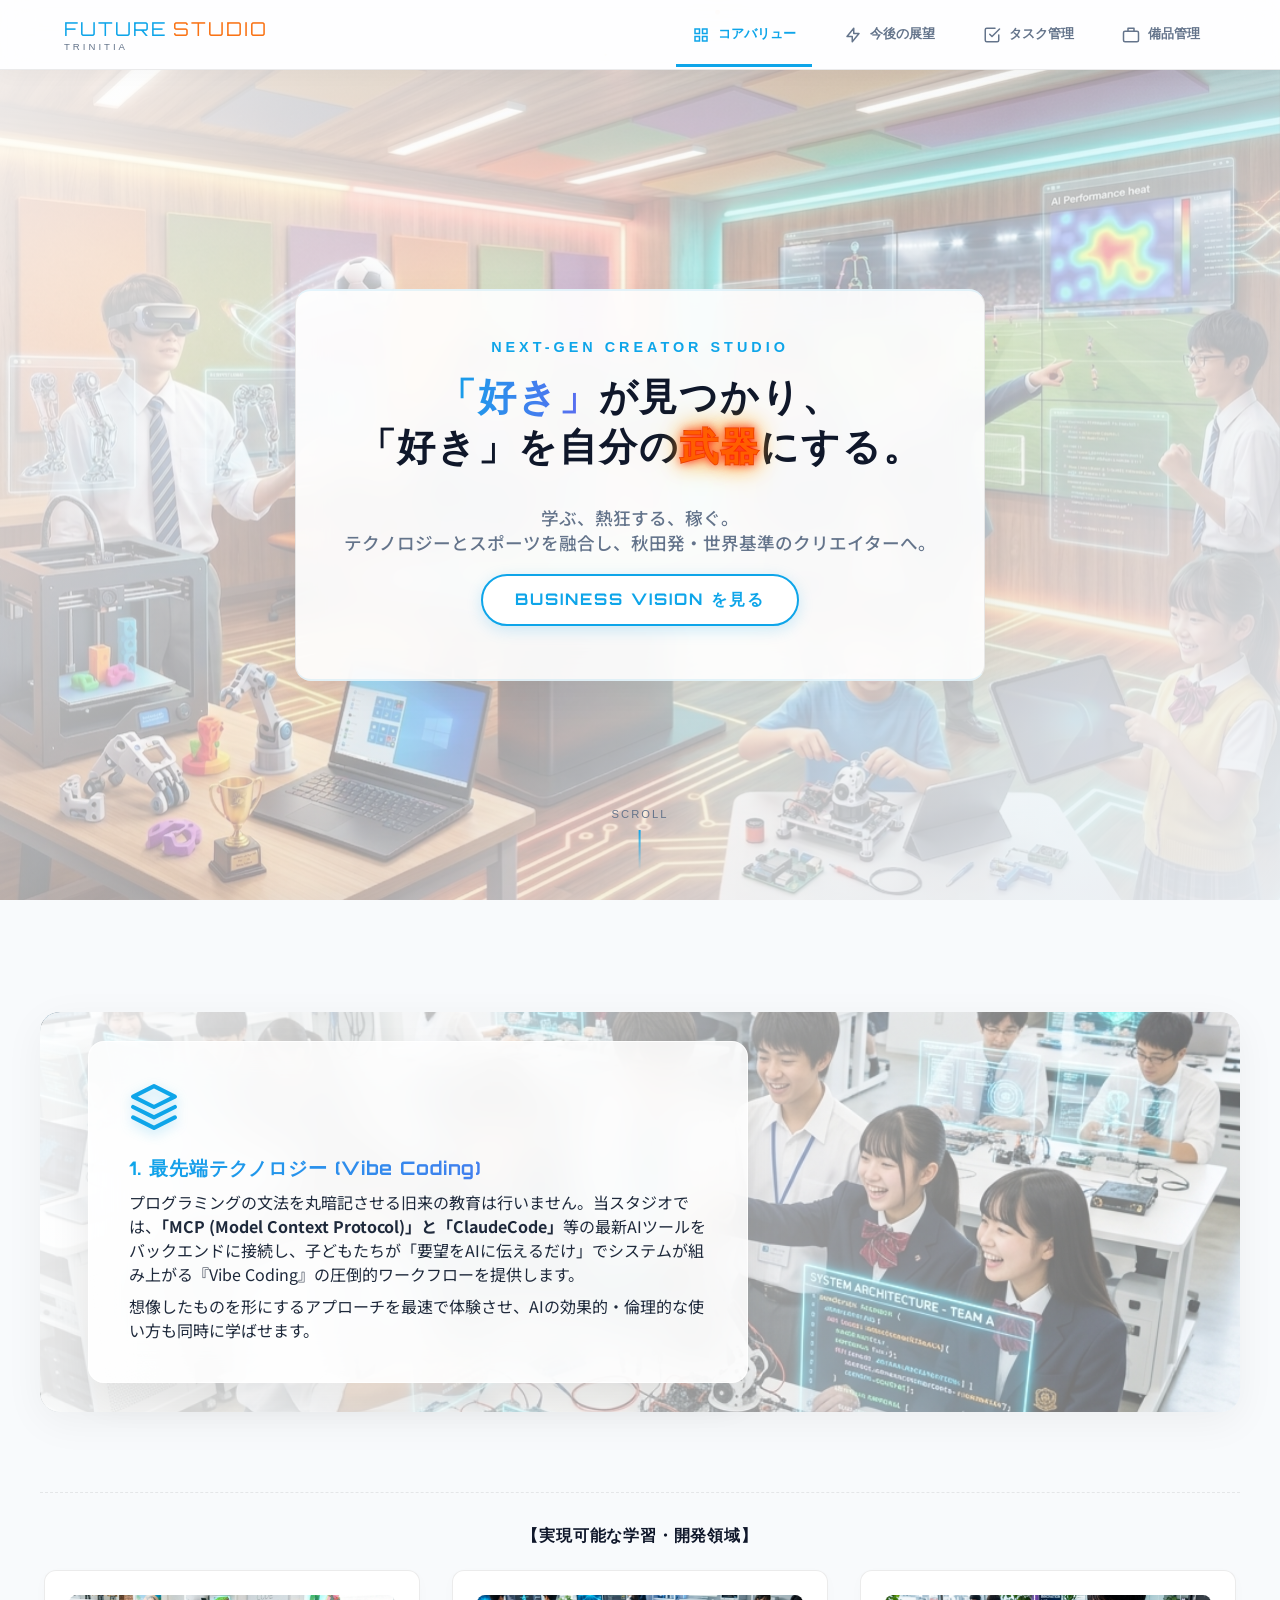
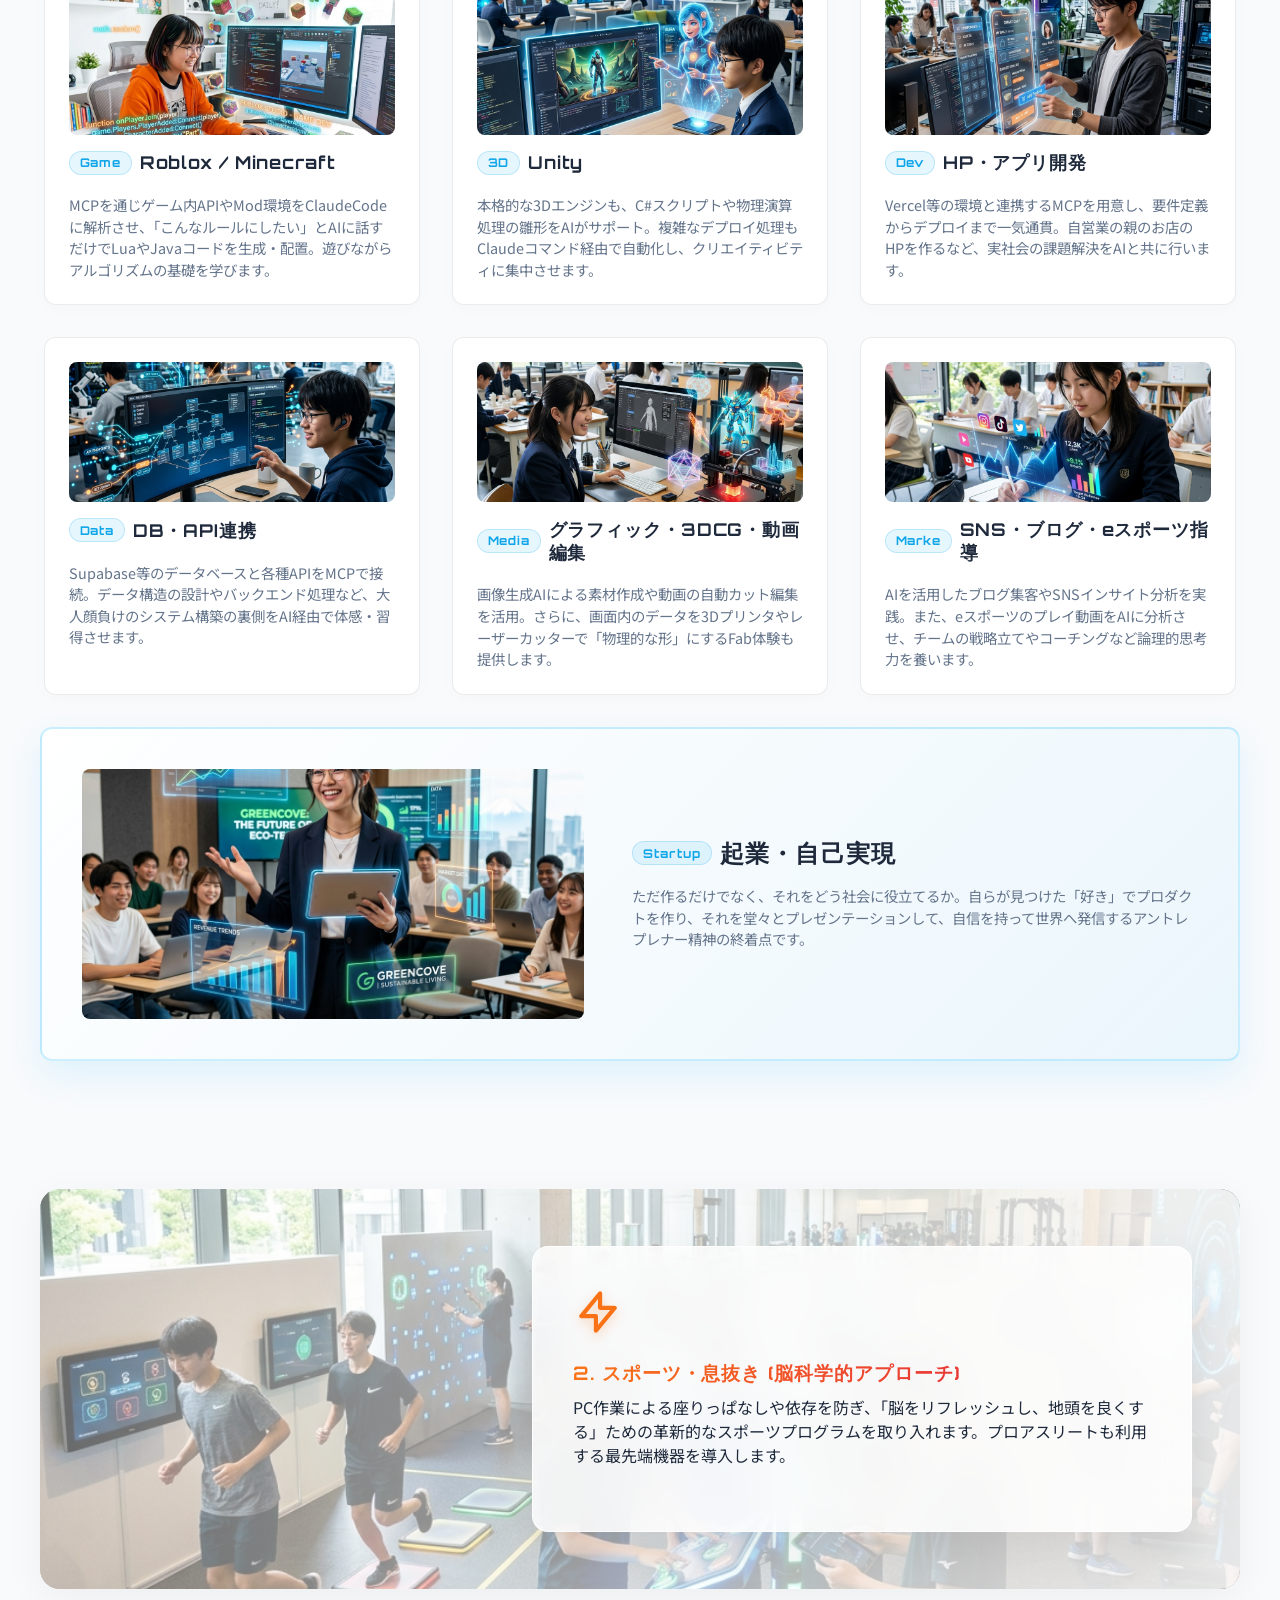
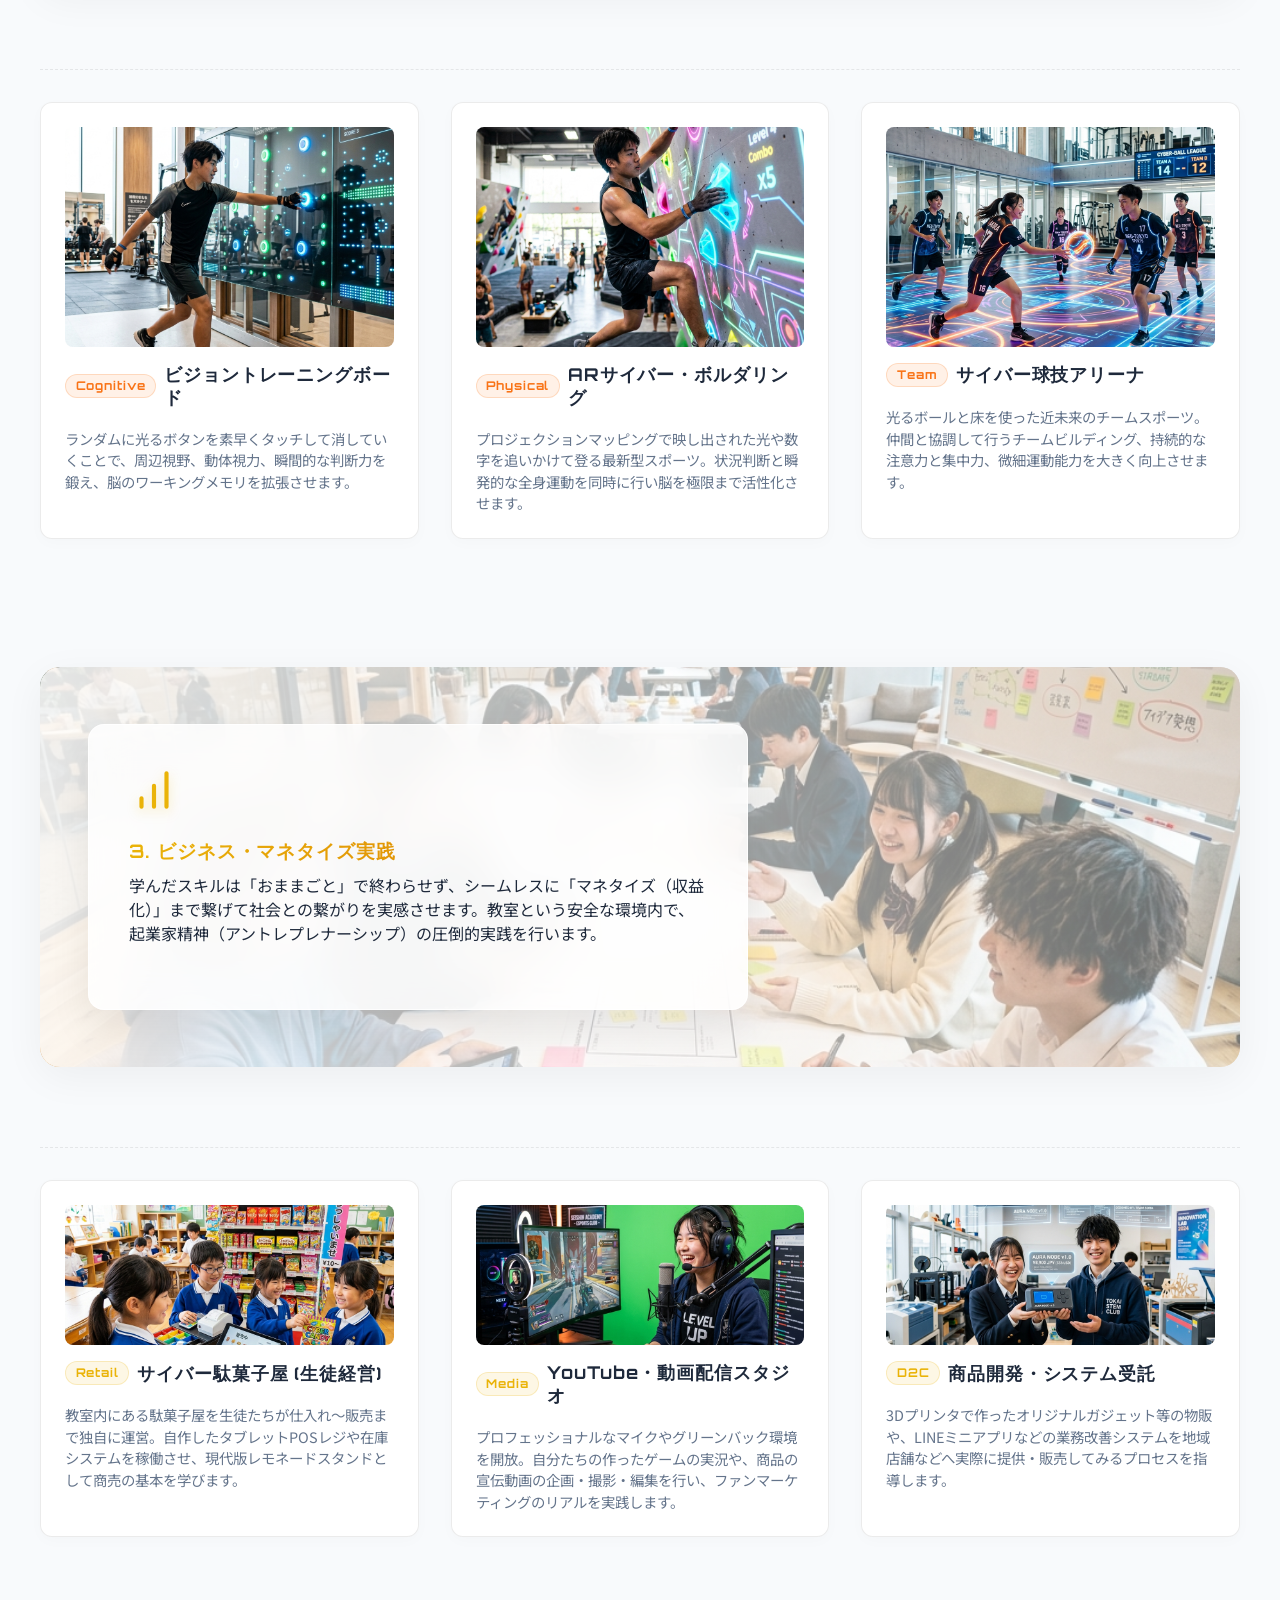
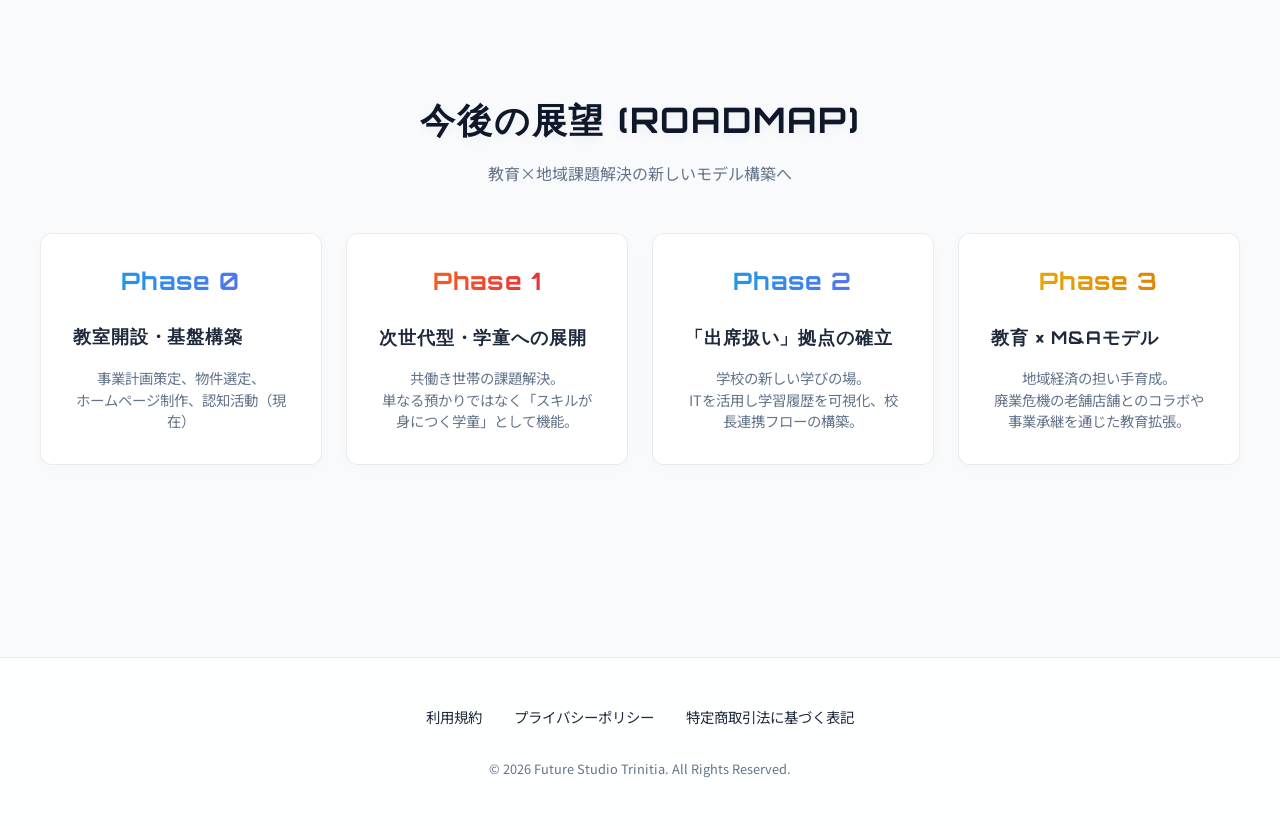
==== index.html @ d5eb0b87 "Initial commit: Future Studio Trinitia website Co-Authored-By: Claude Opus 4.6 <noreply@anthropic.co" ====
<!DOCTYPE html>
<html lang="ja">
<head>
  <meta charset="UTF-8">
  <meta name="viewport" content="width=device-width, initial-scale=1.0">
  <title>Future Studio Trinitia</title>
  <meta name="description" content="事業構想・運営管理ポータル。次世代型スタジオの教育価値とビジネスモデルを提示します。">
  <!-- Fonts -->
  <link rel="preconnect" href="https://fonts.googleapis.com">
  <link rel="preconnect" href="https://fonts.gstatic.com" crossorigin>
  <link href="https://fonts.googleapis.com/css2?family=Noto+Sans+JP:wght@300;400;500;700;900&family=Orbitron:wght@700;900&family=Syncopate:wght@700&display=swap" rel="stylesheet">
  <!-- CSS -->
  <link rel="stylesheet" href="style.css">
</head>
<body class="light-theme">
  <!-- 背景パーティクル等キャンバス -->
  <canvas id="ambientCanvas"></canvas>

  <!-- ナビゲーションバー -->
  <nav class="glass-nav" id="topNav">
    <div class="nav-brand">
      <span class="brand-tech">FUTURE</span><span class="brand-active">STUDIO</span>
      <span class="brand-sub">TRINITIA</span>
    </div>
    
    <div class="nav-tabs" id="mainTabs">
      <div class="nav-dropdown">
        <button class="nav-tab active" data-target="view-dashboard">
          <svg viewBox="0 0 24 24" fill="none"><path d="M4 4h6v6H4V4zm10 0h6v6h-6V4zM4 14h6v6H4v-6zm10 0h6v6h-6v-6z" stroke="currentColor" stroke-width="2"/></svg>
          <span>コアバリュー</span>
        </button>
        <div class="dropdown-content">
          <a href="index.html#tech-catalog" class="dropdown-item" onclick="document.querySelector('[data-target=\'view-dashboard\']').click()">最先端テクノロジー</a>
          <a href="index.html#sports-catalog" class="dropdown-item" onclick="document.querySelector('[data-target=\'view-dashboard\']').click()">スポーツ・息抜き</a>
          <a href="index.html#biz-catalog" class="dropdown-item" onclick="document.querySelector('[data-target=\'view-dashboard\']').click()">マネタイズ実践</a>
        </div>
      </div>

      <button class="nav-tab" onclick="document.querySelector('[data-target=\'view-dashboard\']').click(); setTimeout(()=>{ var el=document.getElementById('roadmap'); if(el) el.scrollIntoView({behavior:'smooth'}); }, 200);">
        <svg viewBox="0 0 24 24" fill="none"><path d="M13 10V3L4 14h7v7l9-11h-7z" stroke="currentColor" stroke-width="2" stroke-linecap="round" stroke-linejoin="round"/></svg>
        <span>今後の展望</span>
      </button>

      <button class="nav-tab" data-target="view-tasks">
        <svg viewBox="0 0 24 24" fill="none"><path d="M9 11l3 3L22 4M21 12v7a2 2 0 01-2 2H5a2 2 0 01-2-2V5a2 2 0 012-2h11" stroke="currentColor" stroke-width="2" stroke-linecap="round" stroke-linejoin="round"/></svg>
        <span>タスク管理</span>
      </button>

      <button class="nav-tab" data-target="view-equipment">
        <svg viewBox="0 0 24 24" fill="none"><path d="M20 7h-4V3H8v4H4a2 2 0 00-2 2v10a2 2 0 002 2h16a2 2 0 002-2V9a2 2 0 00-2-2zM8 3h8v4H8V3z" stroke="currentColor" stroke-width="2" stroke-linecap="round" stroke-linejoin="round"/></svg>
        <span>備品管理</span>
      </button>
    </div>
    
    <button class="mobile-toggle" id="mobileToggle" aria-label="モバイルメニュー連携">
      <span></span><span></span><span></span>
    </button>
  </nav>

  <!-- コンテンツ領域 -->
  <main class="main-container">

    <!-- ============================================== -->
    <!-- VIEW: 1. Dashboard (Ideation & Presentation) -->
    <!-- ============================================== -->
    <section id="view-dashboard" class="view-section active">
      
      <!-- HERO -->
      <div class="hero flex-center" style="background-image: url('images/top.jpeg');">
        <div class="hero-overlay"></div>
        <div class="glass-card hero-content text-center stagger-anim" style="padding: 3rem;">
          <p class="hero-tagline">NEXT-GEN CREATOR STUDIO</p>
          <h1 class="hero-title" id="anim-hero-title" style="font-size: clamp(1.6rem, 3.5vw, 2.4rem); line-height: 1.3; min-height: 3em;"></h1>
          <p class="hero-desc" id="anim-hero-desc" style="min-height: 3em;"></p>
          <a href="#vision" class="btn btn-glow mt-2">BUSINESS VISION を見る</a>
        </div>
        <div class="scroll-indicator">
          <span>SCROLL</span>
          <div class="line"></div>
        </div>
      </div>

      <!-- VISION: Core Values -->
      <div class="container section-padding" id="vision">
        
        <!-- SECTION 1: TECH -->
        <div class="theme-wrapper" data-bg="#bfdbfe" style="padding: 2rem 0; border-radius: 20px;">
          <div class="overlay-layout mb-4">
            <div class="overlay-item">
              <div class="overlay-img-wrapper">
                <img src="images/jp_main_tech.png" alt="最先端テクノロジー" class="glow-img">
              </div>
              <div class="overlay-panel">
                <div class="value-icon glow-tech mb-3">
                  <svg viewBox="0 0 24 24" fill="none"><path d="M12 2L2 7l10 5 10-5-10-5zM2 17l10 5 10-5M2 12l10 5 10-5" stroke="currentColor" stroke-width="2" stroke-linecap="round" stroke-linejoin="round"/></svg>
                </div>
                <h3 class="gradient-tech">1. 最先端テクノロジー (Vibe Coding)</h3>
                <p class="mb-2">プログラミングの文法を丸暗記させる旧来の教育は行いません。当スタジオでは、<strong>「MCP (Model Context Protocol)」と「ClaudeCode」</strong>等の最新AIツールをバックエンドに接続し、子どもたちが「要望をAIに伝えるだけ」でシステムが組み上がる『Vibe Coding』の圧倒的ワークフローを提供します。</p>
                <p>想像したものを形にするアプローチを最速で体験させ、AIの効果的・倫理的な使い方も同時に学ばせます。</p>
              </div>
            </div>
          </div>

          <div class="catalog-section" id="tech-catalog">
            <h4 class="text-center mb-3">【実現可能な学習・開発領域】</h4>
            <div class="catalog-grid justify-center">
              <div class="catalog-item">
                <div class="img-wrapper"><img src="images/jp_tech_roblox.png" alt="Roblox/Minecraft"></div>
                <h4><span class="badge-tech">Game</span> Roblox / Minecraft</h4>
                <p>MCPを通じゲーム内APIやMod環境をClaudeCodeに解析させ、「こんなルールにしたい」とAIに話すだけでLuaやJavaコードを生成・配置。遊びながらアルゴリズムの基礎を学びます。</p>
              </div>
              <div class="catalog-item">
                <div class="img-wrapper"><img src="images/jp_tech_unity.png" alt="Unity"></div>
                <h4><span class="badge-tech">3D</span> Unity</h4>
                <p>本格的な3Dエンジンも、C#スクリプトや物理演算処理の雛形をAIがサポート。複雑なデプロイ処理もClaudeコマンド経由で自動化し、クリエイティビティに集中させます。</p>
              </div>
              <div class="catalog-item">
                <div class="img-wrapper"><img src="images/jp_tech_app.png" alt="HP/App"></div>
                <h4><span class="badge-tech">Dev</span> HP・アプリ開発</h4>
                <p>Vercel等の環境と連携するMCPを用意し、要件定義からデプロイまで一気通貫。自営業の親のお店のHPを作るなど、実社会の課題解決をAIと共に行います。</p>
              </div>
              <div class="catalog-item">
                <div class="img-wrapper"><img src="images/jp_tech_db.png" alt="DB/API"></div>
                <h4><span class="badge-tech">Data</span> DB・API連携</h4>
                <p>Supabase等のデータベースと各種APIをMCPで接続。データ構造の設計やバックエンド処理など、大人顔負けのシステム構築の裏側をAI経由で体感・習得させます。</p>
              </div>
              <div class="catalog-item">
                <div class="img-wrapper"><img src="images/jp_tech_gfx.png" alt="Creative"></div>
                <h4><span class="badge-tech">Media</span> グラフィック・3DCG・動画編集</h4>
                <p>画像生成AIによる素材作成や動画の自動カット編集を活用。さらに、画面内のデータを3Dプリンタやレーザーカッターで「物理的な形」にするFab体験も提供します。</p>
              </div>
              <div class="catalog-item">
                <div class="img-wrapper"><img src="images/jp_tech_sns.png" alt="Marketing"></div>
                <h4><span class="badge-tech">Marke</span> SNS・ブログ・eスポーツ指導</h4>
                <p>AIを活用したブログ集客やSNSインサイト分析を実践。また、eスポーツのプレイ動画をAIに分析させ、チームの戦略立てやコーチングなど論理的思考力を養います。</p>
              </div>
              <div class="catalog-item highlight-card">
                <div class="img-wrapper"><img src="images/jp_tech_startup.png" alt="Entrepreneurship"></div>
                <div class="card-content">
                  <h4><span class="badge-tech">Startup</span> 起業・自己実現</h4>
                  <p>ただ作るだけでなく、それをどう社会に役立てるか。自らが見つけた「好き」でプロダクトを作り、それを堂々とプレゼンテーションして、自信を持って世界へ発信するアントレプレナー精神の終着点です。</p>
                </div>
              </div>
            </div>
          </div>
        </div>

        <br><br>

        <!-- SECTION 2: SPORTS -->
        <div class="theme-wrapper" data-bg="#fdba74" style="padding: 2rem 0; border-radius: 20px;">
          <div class="overlay-layout mt-2 mb-4">
            <div class="overlay-item reverse">
              <div class="overlay-img-wrapper">
                <img src="images/jp_main_sports.png" alt="スポーツ・息抜き" class="glow-img">
              </div>
              <div class="overlay-panel">
                <div class="value-icon glow-sports mb-3">
                  <svg viewBox="0 0 24 24" fill="none"><path d="M13 10V3L4 14h7v7l9-11h-7z" stroke="currentColor" stroke-width="2" stroke-linecap="round" stroke-linejoin="round"/></svg>
                </div>
                <h3 class="gradient-sports">2. スポーツ・息抜き (脳科学的アプローチ)</h3>
                <p class="mb-3">PC作業による座りっぱなしや依存を防ぎ、「脳をリフレッシュし、地頭を良くする」ための革新的なスポーツプログラムを取り入れます。プロアスリートも利用する最先端機器を導入します。</p>
              </div>
            </div>
          </div>

          <div class="catalog-section" id="sports-catalog">
            <div class="catalog-grid grid-2">
              <div class="catalog-item">
                <div class="img-wrapper" style="height: 220px;"><img src="images/jp_sports_vision.png" alt="ビジョントレーニング"></div>
                <h4><span class="badge-sports">Cognitive</span> ビジョントレーニングボード</h4>
                <p>ランダムに光るボタンを素早くタッチして消していくことで、周辺視野、動体視力、瞬間的な判断力を鍛え、脳のワーキングメモリを拡張させます。</p>
              </div>
              <div class="catalog-item">
                <div class="img-wrapper" style="height: 220px;"><img src="images/jp_sports_boulder.png" alt="ARサイバーボルダリング"></div>
                <h4><span class="badge-sports">Physical</span> ARサイバー・ボルダリング</h4>
                <p>プロジェクションマッピングで映し出された光や数字を追いかけて登る最新型スポーツ。状況判断と瞬発的な全身運動を同時に行い脳を極限まで活性化させます。</p>
              </div>
              <div class="catalog-item">
                <div class="img-wrapper" style="height: 220px;"><img src="images/jp_sports_ball.png" alt="サイバー球技"></div>
                <h4><span class="badge-sports">Team</span> サイバー球技アリーナ</h4>
                <p>光るボールと床を使った近未来のチームスポーツ。仲間と協調して行うチームビルディング、持続的な注意力と集中力、微細運動能力を大きく向上させます。</p>
              </div>
            </div>
          </div>
        </div>

        <br><br>

        <!-- SECTION 3: BIZ -->
        <div class="theme-wrapper" data-bg="#fde047" style="padding: 2rem 0; border-radius: 20px;">
          <div class="overlay-layout mt-2 mb-4">
            <div class="overlay-item">
              <div class="overlay-img-wrapper">
                <img src="images/jp_main_biz.png" alt="マネタイズ実践" class="glow-img">
              </div>
              <div class="overlay-panel">
                <div class="value-icon glow-biz mb-3">
                  <svg viewBox="0 0 24 24" fill="none"><path d="M12 20V10M18 20V4M6 20v-4" stroke="currentColor" stroke-width="2" stroke-linecap="round" stroke-linejoin="round"/></svg>
                </div>
                <h3 class="gradient-biz">3. ビジネス・マネタイズ実践</h3>
                <p class="mb-3">学んだスキルは「おままごと」で終わらせず、シームレスに「マネタイズ（収益化）」まで繋げて社会との繋がりを実感させます。教室という安全な環境内で、起業家精神（アントレプレナーシップ）の圧倒的実践を行います。</p>
              </div>
            </div>
          </div>

          <div class="catalog-section" id="biz-catalog">
            <div class="catalog-grid">
              <div class="catalog-item">
                <div class="img-wrapper"><img src="images/jp_biz_dagashiya.png" alt="駄菓子屋"></div>
                <h4><span class="badge-biz">Retail</span> サイバー駄菓子屋 (生徒経営)</h4>
                <p>教室内にある駄菓子屋を生徒たちが仕入れ〜販売まで独自に運営。自作したタブレットPOSレジや在庫システムを稼働させ、現代版レモネードスタンドとして商売の基本を学びます。</p>
              </div>
              <div class="catalog-item">
                <div class="img-wrapper"><img src="images/jp_biz_stream.png" alt="配信スタジオ"></div>
                <h4><span class="badge-biz">Media</span> YouTube・動画配信スタジオ</h4>
                <p>プロフェッショナルなマイクやグリーンバック環境を開放。自分たちの作ったゲームの実況や、商品の宣伝動画の企画・撮影・編集を行い、ファンマーケティングのリアルを実践します。</p>
              </div>
              <div class="catalog-item">
                <div class="img-wrapper"><img src="images/jp_biz_d2c.png" alt="商品開発"></div>
                <h4><span class="badge-biz">D2C</span> 商品開発・システム受託</h4>
                <p>3Dプリンタで作ったオリジナルガジェット等の物販や、LINEミニアプリなどの業務改善システムを地域店舗などへ実際に提供・販売してみるプロセスを指導します。</p>
              </div>
            </div>
          </div>
        </div>

        <br><br>

        <!-- SECTION 4: ROADMAP -->
        <div class="theme-wrapper" data-bg="#d8b4fe" style="padding: 2rem 0; border-radius: 20px;">
          <div class="section-header text-center mt-4 mb-4" id="roadmap">
            <h2 class="h2-cyber">今後の展望 (Roadmap)</h2>
            <p class="text-muted">教育×地域課題解決の新しいモデル構築へ</p>
          </div>
          
          <div class="catalog-grid" style="gap: 1.5rem;">
            <div class="catalog-item glass-card text-center" style="padding: 2rem;">
              <h3 class="gradient-tech" style="font-size:1.5rem">Phase 0</h3>
              <h4 class="mb-2">教室開設・基盤構築</h4>
              <p class="text-muted" style="font-size:0.9rem">事業計画策定、物件選定、<br>ホームページ制作、認知活動（現在）</p>
            </div>
            <div class="catalog-item glass-card text-center" style="padding: 2rem;">
              <h3 class="gradient-sports" style="font-size:1.5rem">Phase 1</h3>
              <h4 class="mb-2">次世代型・学童への展開</h4>
              <p class="text-muted" style="font-size:0.9rem">共働き世帯の課題解決。<br>単なる預かりではなく「スキルが身につく学童」として機能。</p>
            </div>
            <div class="catalog-item glass-card text-center" style="padding: 2rem;">
              <h3 class="gradient-tech" style="font-size:1.5rem">Phase 2</h3>
              <h4 class="mb-2">「出席扱い」拠点の確立</h4>
              <p class="text-muted" style="font-size:0.9rem">学校の新しい学びの場。<br>ITを活用し学習履歴を可視化、校長連携フローの構築。</p>
            </div>
            <div class="catalog-item glass-card text-center" style="padding: 2rem;">
              <h3 class="gradient-biz" style="font-size:1.5rem">Phase 3</h3>
              <h4 class="mb-2">教育 × M&Aモデル</h4>
              <p class="text-muted" style="font-size:0.9rem">地域経済の担い手育成。<br>廃業危機の老舗店舗とのコラボや事業承継を通じた教育拡張。</p>
            </div>
          </div>
        </div>

      </div>

    </section>

    <!-- ============================================== -->
    <!-- VIEW: 2. Tasks Management -->
    <!-- ============================================== -->
    <section id="view-tasks" class="view-section">
      <div class="container section-padding">
        
        <div class="dashboard-header flex-between mb-3">
          <div>
            <h2 class="h2-cyber">TASKS <span class="text-muted text-sm">| 準備状況</span></h2>
            <p class="text-muted">事業構想をリアルタイムに実行するタスク一覧</p>
          </div>
          <div class="dashboard-stats" id="taskStatsArea">
            <div class="stat-box"><span id="t-total" class="num">0</span><span class="label">TOTAL</span></div>
            <div class="stat-box"><span id="t-done" class="num text-success">0</span><span class="label">DONE</span></div>
            <div class="stat-box"><span id="t-prog" class="num text-warning">0</span><span class="label">DOING</span></div>
          </div>
        </div>

        <div class="add-bar mb-4 glass-card" style="padding: 1.5rem; border-radius: 12px;">
          <input type="text" id="t-name" class="cyber-input long-input" placeholder="タスク名を入力...">
          <select id="t-cat" class="cyber-select">
            <option value="事業準備">事業準備</option>
            <option value="集客・マーケティング">集客・マーケティング</option>
            <option value="カリキュラム">カリキュラム</option>
            <option value="人材">人材</option>
            <option value="法務・許認可">法務・許認可</option>
          </select>
          <select id="t-pri" class="cyber-select short-input">
            <option value="high">High</option>
            <option value="medium">Medium</option>
            <option value="low">Low</option>
          </select>
          <button class="btn btn-glow" id="t-add-btn">ADD TASK</button>
        </div>

        <div class="filter-tabs mb-3" id="t-filters">
          <button class="filter-tab active" data-filter="all">ALL</button>
          <button class="filter-tab" data-filter="事業準備">事業</button>
          <button class="filter-tab" data-filter="集客・マーケティング">集客</button>
          <button class="filter-tab" data-filter="カリキュラム">教育</button>
          <button class="filter-tab" data-filter="人材">人材</button>
          <button class="filter-tab" data-filter="法務・許認可">法務</button>
        </div>

        <div class="custom-scroll drag-container" id="taskListContainer">
          <!-- Tasks will be rendered here by JS -->
        </div>

      </div>
    </section>

    <!-- ============================================== -->
    <!-- VIEW: 3. Equipment Management -->
    <!-- ============================================== -->
    <section id="view-equipment" class="view-section">
      <div class="container section-padding">
        
        <div class="dashboard-header flex-between mb-3">
          <div>
            <h2 class="h2-cyber">EQUIPMENT <span class="text-muted text-sm">| 投資・備品調達</span></h2>
            <p class="text-muted">事業の要となる設備・機材の必要性と調達状況</p>
          </div>
          <div class="dashboard-stats" id="equipStatsArea">
            <div class="stat-box"><span id="e-total" class="num">0</span><span class="label">TOTAL</span></div>
            <div class="stat-box"><span id="e-acq" class="num text-success">0</span><span class="label">GOT</span></div>
            <div class="stat-box"><span id="e-ord" class="num text-warning">0</span><span class="label">ORD</span></div>
            <div class="stat-box"><span id="e-need" class="num text-danger">0</span><span class="label">NEED</span></div>
          </div>
        </div>

        <div class="add-bar mb-4 glass-card" style="padding: 1.5rem; border-radius: 12px;">
          <input type="text" id="e-name" class="cyber-input" placeholder="備品名...">
          <select id="e-cat" class="cyber-select">
            <option value="IT機器">IT機器</option>
            <option value="デジタルファブリケーション">デジタルファブ</option>
            <option value="スタジオ・eスポーツ">スタジオ/eスポーツ</option>
            <option value="スポーツ・運動">スポーツ/運動</option>
            <option value="施設・家具">施設/家具</option>
          </select>
          <input type="text" id="e-qty" class="cyber-input short-input" placeholder="数量">
          <input type="text" id="e-reason" class="cyber-input long-input" placeholder="必要性 / 調達理由">
          <button class="btn btn-glow" id="e-add-btn">ADD EQUIP</button>
        </div>

        <div class="filter-tabs mb-3" id="e-filters">
          <button class="filter-tab active" data-filter="all">ALL</button>
          <button class="filter-tab" data-filter="IT機器">IT</button>
          <button class="filter-tab" data-filter="デジタルファブリケーション">Fab</button>
          <button class="filter-tab" data-filter="スタジオ・eスポーツ">Studio</button>
          <button class="filter-tab" data-filter="スポーツ・運動">Sports</button>
          <button class="filter-tab" data-filter="施設・家具">Facility</button>
        </div>

        <div class="table-container custom-scroll">
          <table class="cyber-table w-100" id="equipTable">
            <thead>
              <tr>
                <th>Item Name</th>
                <th>Category</th>
                <th style="width:80px;">Qty</th>
                <th>Reason (必要性)</th>
                <th style="width:120px;">Status</th>
                <th style="width:50px;">Action</th>
              </tr>
            </thead>
            <tbody id="equipListBody">
              <!-- Equipment rendered via JS -->
            </tbody>
          </table>
        </div>

      </div>
    </section>

  </main>

  <footer class="site-footer">
    <div class="footer-links">
      <a href="terms.html">利用規約</a>
      <a href="privacy.html">プライバシーポリシー</a>
      <a href="law.html">特定商取引法に基づく表記</a>
    </div>
    <div class="footer-copy">
      &copy; 2026 Future Studio Trinitia. All Rights Reserved.
    </div>
  </footer>

  <script src="script.js"></script>
</body>
</html>
---- style.css ----
/* ========================================
   Future Studio Trinitia
   Premium Light Dashboard Theme
   ======================================== */

:root {
  /* Colors - Light Theme */
  --bg-base: #f8fafc;
  --bg-surface: rgba(255, 255, 255, 0.85);
  --bg-surface-hover: rgba(255, 255, 255, 1);
  
  --text-main: #1e293b;
  --text-muted: #64748b;
  
  --color-tech: #0ea5e9;      /* Bright Cyan/Blue */
  --color-sports: #f97316;    /* Bright Orange */
  --color-biz: #eab308;       /* Gold/Yellow */
  
  --color-success: #10b981;
  --color-warning: #f59e0b;
  --color-danger: #ef4444;

  /* Glassmorphism - Light */
  --glass-border: rgba(0, 0, 0, 0.08);
  --glass-blur: blur(16px);

  /* Fonts */
  --font-base: 'Noto Sans JP', sans-serif;
  --font-display: 'Orbitron', sans-serif;
  --font-accent: 'Syncopate', sans-serif;
}

* {
  box-sizing: border-box;
  margin: 0;
  padding: 0;
}

html {
  scroll-behavior: smooth;
  font-family: var(--font-base);
  color: var(--text-main);
  background-color: var(--bg-base);
  overflow-x: hidden;
  transition: background-color 0.8s ease;
}

body {
  min-height: 100vh;
  display: flex;
  flex-direction: column;
}

/* --- Canvas Background --- */
#ambientCanvas {
  position: fixed;
  top: 0;
  left: 0;
  width: 100vw;
  height: 100vh;
  z-index: -1;
  pointer-events: none;
}

/* --- Typography --- */
h1, h2, h3, h4 {
  font-family: var(--font-display);
  letter-spacing: 0.05em;
  margin-bottom: 0.5em;
  line-height: 1.3;
  color: #0f172a;
}

.h2-cyber {
  font-size: 2.2rem;
  text-transform: uppercase;
  text-shadow: 0 4px 10px rgba(0,0,0,0.05);
}

.text-muted { color: var(--text-muted); }
.text-sm { font-size: 0.85rem; }
.text-center { text-align: center; }

.gradient-tech { background: linear-gradient(90deg, #0ea5e9, #6366f1); -webkit-background-clip: text; background-clip: text; color: transparent; }
.gradient-sports { background: linear-gradient(90deg, #f97316, #e11d48); -webkit-background-clip: text; background-clip: text; color: transparent; }
.gradient-biz { background: linear-gradient(90deg, #eab308, #d97706); -webkit-background-clip: text; background-clip: text; color: transparent; }

/* --- Layout Utils --- */
.container {
  max-width: 1200px;
  margin: 0 auto;
  padding: 0 5%;
}

.section-padding { padding: 5rem 0; }
.mb-2 { margin-bottom: 0.5rem; }
.mb-3 { margin-bottom: 1.5rem; }
.mb-4 { margin-bottom: 3rem; }
.mt-2 { margin-top: 1rem; }
.mt-4 { margin-top: 3rem; }
.w-100 { width: 100%; }

.flex-center { display: flex; align-items: center; justify-content: center; }
.flex-between { display: flex; align-items: center; justify-content: space-between; flex-wrap: wrap; gap: 1rem; }

.grid { display: grid; gap: 2rem; }
.grid-2 { grid-template-columns: repeat(auto-fit, minmax(400px, 1fr)); }
.grid-3 { grid-template-columns: repeat(auto-fit, minmax(300px, 1fr)); }

/* --- Glassmorphism UI --- */
.glass-nav {
  position: fixed;
  top: 0; left: 0; right: 0;
  height: 70px;
  background: rgba(255, 255, 255, 0.8);
  backdrop-filter: var(--glass-blur);
  border-bottom: 1px solid var(--glass-border);
  display: flex;
  align-items: center;
  justify-content: space-between;
  padding: 0 5%;
  z-index: 1000;
  box-shadow: 0 4px 20px rgba(0,0,0,0.03);
}

.nav-brand {
  font-family: var(--font-display);
  font-size: 1.2rem;
  letter-spacing: 2px;
}
.brand-tech { color: var(--color-tech); }
.brand-active { color: var(--color-sports); margin-left: 5px; }
.brand-sub { font-family: var(--font-accent); font-size: 0.6rem; color: var(--text-muted); display: block; letter-spacing: 3px; }

.nav-tabs {
  display: flex;
  gap: 1rem;
}

.nav-dropdown {
  position: relative;
  display: inline-block;
}

.dropdown-content {
  display: none;
  position: absolute;
  top: 100%;
  left: 50%;
  transform: translateX(-50%);
  background: rgba(255, 255, 255, 0.95);
  backdrop-filter: blur(20px);
  min-width: 180px;
  box-shadow: 0 10px 40px rgba(0,0,0,0.1);
  border-radius: 12px;
  padding: 0.5rem;
  z-index: 100;
  border: 1px solid rgba(255,255,255,0.8);
}

.nav-dropdown:hover .dropdown-content {
  display: flex;
  flex-direction: column;
}

.dropdown-item {
  padding: 0.8rem 1rem;
  text-decoration: none;
  color: var(--text-main);
  font-size: 0.9rem;
  font-weight: 500;
  border-radius: 8px;
  transition: all 0.2s;
  white-space: nowrap;
  display: flex;
  align-items: center;
  gap: 0.5rem;
}

.dropdown-item:hover {
  background: rgba(0,180,255,0.1);
  color: var(--primary);
}

.nav-tab {
  background: none;
  border: none;
  color: var(--text-muted);
  font-family: var(--font-accent);
  font-size: 0.8rem;
  padding: 0.5rem 1rem;
  cursor: pointer;
  display: flex;
  align-items: center;
  gap: 0.5rem;
  position: relative;
  transition: 0.3s;
  font-weight: 700;
}

.nav-tab svg { width: 18px; height: 18px; }

.nav-tab:hover { color: var(--text-main); }
.nav-tab.active {
  color: var(--color-tech);
}

.nav-tab::after {
  content: '';
  position: absolute;
  bottom: -15px; left: 0; width: 100%; height: 3px;
  background: var(--color-tech);
  transform: scaleX(0);
  transition: transform 0.3s ease;
}
.nav-tab.active::after { transform: scaleX(1); }

.mobile-toggle { display: none; }

.glass-card {
  background: var(--bg-surface);
  backdrop-filter: var(--glass-blur);
  border: 1px solid var(--glass-border);
  border-radius: 16px;
  padding: 2rem;
  box-shadow: 0 10px 40px rgba(0,0,0,0.05);
}

.hover-lift {
  transition: transform 0.3s ease, box-shadow 0.3s ease;
}
.hover-lift:hover {
  transform: translateY(-5px);
  box-shadow: 0 15px 40px rgba(14, 165, 233, 0.15);
  border-color: rgba(14, 165, 233, 0.2);
}

/* --- Views Management --- */
.main-container {
  margin-top: 70px;
  flex: 1;
  position: relative;
}

.view-section {
  display: none;
  animation: fadeIn 0.4s ease forwards;
}

.view-section.active {
  display: block;
}

@keyframes fadeIn {
  from { opacity: 0; transform: translateY(10px); }
  to { opacity: 1; transform: translateY(0); }
}

/* --- HERO --- */
.hero {
  height: calc(100vh - 70px);
  position: relative;
  background-size: cover;
  background-position: center;
  overflow: hidden;
}

.hero-overlay {
  position: absolute;
  inset: 0;
  background: linear-gradient(135deg, rgba(255,255,255,0.9) 0%, rgba(248,250,252,0.6) 50%, rgba(241,245,249,0.95) 100%);
}

.hero-content {
  position: relative;
  z-index: 2;
  max-width: 800px;
  border-top: 2px solid rgba(14,165,233,0.1);
  border-bottom: 2px solid rgba(14,165,233,0.1);
  background: rgba(255, 255, 255, 0.9);
}

.hero-tagline {
  font-family: var(--font-accent);
  color: var(--color-tech);
  letter-spacing: 4px;
  font-size: 0.9rem;
  margin-bottom: 1rem;
  font-weight: 700;
}

.hero-title {
  font-size: 3.5rem;
  line-height: 1.2;
}

.hero-desc {
  font-size: 1.1rem;
  color: var(--text-muted);
  margin-top: 1rem;
  font-weight: 500;
}

.btn-glow {
  display: inline-block;
  background: #fff;
  color: var(--color-tech);
  font-family: var(--font-display);
  text-decoration: none;
  padding: 0.8rem 2rem;
  border: 2px solid var(--color-tech);
  border-radius: 30px;
  text-transform: uppercase;
  letter-spacing: 2px;
  position: relative;
  overflow: hidden;
  transition: 0.3s;
  box-shadow: 0 4px 15px rgba(14, 165, 233, 0.2);
  cursor: pointer;
  font-weight: 700;
}

.btn-glow:hover {
  background: var(--color-tech);
  color: #fff;
  box-shadow: 0 8px 25px rgba(14, 165, 233, 0.4);
}

.scroll-indicator {
  position: absolute;
  bottom: 30px;
  left: 50%;
  transform: translateX(-50%);
  display: flex;
  flex-direction: column;
  align-items: center;
  gap: 10px;
  font-family: var(--font-accent);
  font-size: 0.7rem;
  letter-spacing: 2px;
  color: var(--text-muted);
}

.scroll-indicator .line {
  width: 2px;
  height: 40px;
  background: linear-gradient(to bottom, var(--color-tech), transparent);
  animation: scrollDown 1.5s infinite;
}

@keyframes scrollDown {
  0% { transform: scaleY(0); transform-origin: top; }
  50% { transform: scaleY(1); transform-origin: top; }
  51% { transform: scaleY(1); transform-origin: bottom; }
  100% { transform: scaleY(0); transform-origin: bottom; }
}

/* --- VISION CARDS & CATALOG --- */
.value-icon {
  width: 50px;
  height: 50px;
  margin-bottom: 1.5rem;
}

.glow-tech { color: var(--color-tech); filter: drop-shadow(0 4px 6px rgba(14,165,233,0.3)); }
.glow-sports { color: var(--color-sports); filter: drop-shadow(0 4px 6px rgba(249,115,22,0.3)); }
.glow-biz { color: var(--color-biz); filter: drop-shadow(0 4px 6px rgba(234,179,8,0.3)); }

.catalog-section {
  margin-top: 2rem;
  border-top: 1px dashed var(--glass-border);
  padding-top: 2rem;
}

/* --- OVERLAY CARD LAYOUT (VISION) --- */
.overlay-layout {
  display: flex;
  flex-direction: column;
  gap: 5rem;
}

.overlay-item {
  position: relative;
  width: 100%;
  min-height: 400px;
  display: flex;
  align-items: center;
  justify-content: flex-start;
  margin-bottom: 2rem;
}

.overlay-item.reverse {
  justify-content: flex-end;
}

.overlay-img-wrapper {
  position: absolute;
  top: 0; left: 0; right: 0; bottom: 0;
  border-radius: 20px;
  overflow: hidden;
  box-shadow: 0 10px 40px rgba(0,0,0,0.05);
}

.overlay-img-wrapper::after {
  content: '';
  position: absolute;
  inset: 0;
  background: linear-gradient(90deg, rgba(255,255,255,0.9) 0%, rgba(255,255,255,0.4) 100%);
}

.overlay-item.reverse .overlay-img-wrapper::after {
  background: linear-gradient(-90deg, rgba(255,255,255,0.9) 0%, rgba(255,255,255,0.4) 100%);
}

.glow-img {
  width: 100%;
  height: 100%;
  object-fit: cover;
  display: block;
}

.overlay-panel {
  position: relative;
  z-index: 2;
  background: rgba(255, 255, 255, 0.85);
  backdrop-filter: blur(20px);
  border: 1px solid rgba(255,255,255,0.8);
  border-radius: 16px;
  padding: 2.5rem;
  max-width: 55%;
  margin: 0 3rem;
  box-shadow: 0 20px 40px rgba(0,0,0,0.08);
}

.catalog-grid {
  display: grid;
  grid-template-columns: repeat(auto-fit, minmax(280px, 1fr));
  gap: 2rem;
}

.catalog-grid.justify-center {
  display: flex;
  flex-wrap: wrap;
  justify-content: center;
}
.catalog-grid.justify-center .catalog-item {
  width: calc(33.333% - 1.5rem);
  min-width: 280px;
}

@media (max-width: 1024px) {
  .catalog-grid.justify-center .catalog-item { width: calc(50% - 1.5rem); }
}
@media (max-width: 768px) {
  .catalog-grid.justify-center .catalog-item { width: 100%; margin-bottom: 1rem; }
}

/* Highlight Card for spanning full row */
.catalog-grid.justify-center .catalog-item.highlight-card {
  width: 100%;
  display: flex;
  flex-direction: row;
  align-items: center;
  gap: 3rem;
  padding: 2.5rem;
  background: linear-gradient(135deg, rgba(255, 255, 255, 0.9), rgba(0, 180, 255, 0.05));
  border: 2px solid rgba(0, 180, 255, 0.2);
  box-shadow: 0 15px 35px rgba(0, 180, 255, 0.1);
  text-align: left;
}

.catalog-grid.justify-center .catalog-item.highlight-card .img-wrapper {
  width: 45%;
  height: 250px;
  margin-bottom: 0;
  flex-shrink: 0;
}

.catalog-grid.justify-center .catalog-item.highlight-card .card-content {
  width: 55%;
}

.catalog-grid.justify-center .catalog-item.highlight-card h4 {
  font-size: 1.5rem;
  margin-bottom: 1rem;
}

@media (max-width: 768px) {
  .catalog-grid.justify-center .catalog-item.highlight-card {
    flex-direction: column;
    text-align: center;
    padding: 1.5rem;
  }
  .catalog-grid.justify-center .catalog-item.highlight-card .img-wrapper,
  .catalog-grid.justify-center .catalog-item.highlight-card .card-content {
    width: 100%;
  }
}

.catalog-item {
  background: #fff;
  border: 1px solid var(--glass-border);
  border-radius: 12px;
  padding: 1.5rem;
  box-shadow: 0 4px 15px rgba(0,0,0,0.02);
  transition: 0.3s;
  display: flex;
  flex-direction: column;
  gap: 1rem;
}

.catalog-item:hover {
  transform: translateY(-3px);
  box-shadow: 0 8px 25px rgba(0,0,0,0.08);
  border-color: rgba(14,165,233,0.2);
}

.catalog-item .img-wrapper {
  width: 100%;
  height: 140px;
  border-radius: 8px;
  overflow: hidden;
  background: #f1f5f9;
}

.catalog-item img {
  width: 100%;
  height: 100%;
  object-fit: cover;
}

.catalog-item h4 {
  font-size: 1.1rem;
  margin-bottom: 0.2rem;
  color: var(--text-main);
  display: flex;
  align-items: center;
  gap: 0.5rem;
}

.catalog-item p {
  font-size: 0.9rem;
  color: var(--text-muted);
  line-height: 1.5;
}

.badge-tech {
  background: rgba(14, 165, 233, 0.1);
  color: var(--color-tech);
  border: 1px solid rgba(14, 165, 233, 0.2);
  padding: 0.2rem 0.6rem;
  border-radius: 20px;
  font-size: 0.75rem;
  font-weight: bold;
}

.badge-sports {
  background: rgba(249, 115, 22, 0.1);
  color: var(--color-sports);
  border: 1px solid rgba(249, 115, 22, 0.2);
  padding: 0.2rem 0.6rem;
  border-radius: 20px;
  font-size: 0.75rem;
  font-weight: bold;
}

.badge-biz {
  background: rgba(234, 179, 8, 0.1);
  color: var(--color-biz);
  border: 1px solid rgba(234, 179, 8, 0.2);
  padding: 0.2rem 0.6rem;
  border-radius: 20px;
  font-size: 0.75rem;
  font-weight: bold;
}


/* --- DASHBOARD CONTROLS (Tasks & Equip) --- */
.dashboard-stats {
  display: flex;
  gap: 1.5rem;
}

.stat-box {
  background: #fff;
  border: 1px solid var(--glass-border);
  border-radius: 12px;
  padding: 0.8rem 1.5rem;
  text-align: center;
  min-width: 100px;
  box-shadow: 0 4px 10px rgba(0,0,0,0.02);
}

.stat-box .num {
  display: block;
  font-family: var(--font-display);
  font-size: 1.8rem;
  line-height: 1;
  color: var(--text-main);
}

.stat-box .label {
  font-size: 0.7rem;
  color: var(--text-muted);
  letter-spacing: 1px;
  font-weight: 700;
}

.add-bar {
  display: flex;
  gap: 1rem;
  padding: 1.5rem;
  flex-wrap: wrap;
  background: rgba(255,255,255,0.8);
}

.cyber-input, .cyber-select {
  background: #fff;
  border: 1px solid #cbd5e1;
  color: var(--text-main);
  padding: 0.8rem 1rem;
  border-radius: 8px;
  font-family: var(--font-base);
  outline: none;
  flex: 1;
  min-width: 180px;
  transition: 0.3s;
  box-shadow: inset 0 2px 4px rgba(0,0,0,0.02);
}

.cyber-input:focus, .cyber-select:focus {
  border-color: var(--color-tech);
  box-shadow: 0 0 0 3px rgba(14, 165, 233, 0.2);
}

.short-input { min-width: 80px; flex: 0.3; }
.long-input { min-width: 250px; flex: 2; }

.filter-tabs {
  display: flex;
  gap: 0.5rem;
  flex-wrap: wrap;
}

.filter-tab {
  background: #fff;
  border: 1px solid #e2e8f0;
  color: var(--text-muted);
  padding: 0.5rem 1rem;
  border-radius: 20px;
  cursor: pointer;
  transition: 0.3s;
  font-size: 0.9rem;
  font-weight: 600;
}

.filter-tab:hover { background: #f1f5f9; color: var(--text-main); }
.filter-tab.active {
  background: var(--color-tech);
  color: #fff;
  border-color: var(--color-tech);
  box-shadow: 0 4px 10px rgba(14, 165, 233, 0.2);
}

/* --- LISTS & TABLES --- */
.custom-scroll::-webkit-scrollbar { width: 8px; height: 8px; }
.custom-scroll::-webkit-scrollbar-track { background: #f1f5f9; border-radius: 4px; }
.custom-scroll::-webkit-scrollbar-thumb { background: #cbd5e1; border-radius: 4px; }
.custom-scroll::-webkit-scrollbar-thumb:hover { background: var(--text-muted); }

/* Tasks items */
.task-item {
  display: flex;
  align-items: center;
  gap: 1rem;
  background: #fff;
  padding: 1rem 1.5rem;
  margin-bottom: 0.5rem;
  border-radius: 12px;
  border: 1px solid #e2e8f0;
  transition: 0.3s;
  box-shadow: 0 2px 4px rgba(0,0,0,0.02);
}

.task-item:hover { border-color: var(--color-tech); box-shadow: 0 4px 12px rgba(14,165,233,0.1); }

.task-name { flex: 1; font-weight: 500; }
.task-item.status-done .task-name { text-decoration: line-through; color: var(--text-muted); }

.badge {
  padding: 0.3rem 0.8rem;
  border-radius: 20px;
  font-size: 0.75rem;
  font-weight: 700;
  letter-spacing: 1px;
}

.badge-cat { background: #f1f5f9; color: var(--text-muted); border: 1px solid #e2e8f0; }

.status-btn {
  background: transparent; border: 2px solid; border-radius: 20px;
  padding: 0.3rem 0.8rem; font-size: 0.8rem; cursor: pointer; color: inherit;
  font-weight: bold; background: #fff;
}
.btn-todo { border-color: #cbd5e1; color: var(--text-muted); }
.btn-prog { border-color: var(--color-warning); color: var(--color-warning); }
.btn-done { border-color: var(--color-success); color: var(--color-success); }

.delete-btn {
  background: transparent; border: none; color: #cbd5e1; padding: 0.2rem; cursor: pointer; font-size: 1.2rem; font-weight: bold;
}
.delete-btn:hover { color: var(--color-danger); }

/* Table */
.table-container { overflow-x: auto; background: #fff; border-radius: 12px; border: 1px solid #e2e8f0; padding: 1rem; }
.cyber-table {
  border-collapse: collapse;
  width: 100%;
}
.cyber-table th {
  text-align: left; padding: 1rem; color: var(--text-muted); font-family: var(--font-display);
  font-size: 0.85rem; letter-spacing: 1px; border-bottom: 2px solid #e2e8f0;
}
.cyber-table td {
  padding: 1rem; border-bottom: 1px solid #f1f5f9;
}
.cyber-table tr:hover td { background: #f8fafc; }

.cyber-table tr td:first-child { font-weight: 700; color: var(--text-main); }

/* In-line edit input */
.edit-cell {
  background: transparent; border: 1px dashed #cbd5e1; color: var(--text-main); width: 100%; padding: 0.4rem; border-radius: 4px;
}
.edit-cell:focus { border-color: var(--color-tech); background: #fff; box-shadow: 0 0 0 2px rgba(14,165,233,0.1); outline: none; border-style: solid; }

/* Footer Styles */
.site-footer {
  background: var(--bg-surface);
  border-top: 1px solid var(--glass-border);
  padding: 3rem 1rem;
  margin-top: 5rem;
  text-align: center;
}
.footer-links {
  display: flex;
  justify-content: center;
  gap: 2rem;
  margin-bottom: 2rem;
  flex-wrap: wrap;
}
.footer-links a {
  color: var(--text-main);
  text-decoration: none;
  font-size: 0.9rem;
  transition: color 0.3s;
}
.footer-links a:hover {
  color: var(--primary);
}
.footer-copy {
  color: var(--text-muted);
  font-size: 0.8rem;
}

/* Responsive */
@media (max-width: 768px) {
  .nav-tabs { 
    display: none; 
    flex-direction: column;
    position: absolute;
    top: 70px;
    left: 0;
    width: 100%;
    background: rgba(255,255,255,0.95);
    padding: 1rem;
    box-shadow: 0 10px 20px rgba(0,0,0,0.1);
  }
  .nav-tabs.show { display: flex; }
  .mobile-toggle {
    display: flex; flex-direction: column; gap: 5px; background: none; border: none; cursor: pointer; z-index: 1001;
  }
  .mobile-toggle span { width: 25px; height: 3px; background: var(--text-main); border-radius: 2px; transition: all 0.3s ease; transform-origin: left center; }
  .mobile-toggle.open span:nth-child(1) { transform: rotate(45deg) translate(0, -1px); }
  .mobile-toggle.open span:nth-child(2) { opacity: 0; }
  .mobile-toggle.open span:nth-child(3) { transform: rotate(-45deg) translate(0, 1px); }
  
  .hero-title { font-size: 2rem; }
  .dashboard-stats { flex-wrap: wrap; }
  .stat-box { flex: 1; min-width: 45%; }
  .add-bar { flex-direction: column; }
  
  .overlay-item, .overlay-item.reverse {
    flex-direction: column;
  }
  .overlay-img-wrapper::after, .overlay-item.reverse .overlay-img-wrapper::after {
    background: rgba(255,255,255,0.7);
  }
  .overlay-panel {
    max-width: 90%;
    margin: 2rem auto;
  }
}

/* --- JS Animations --- */
.fire-text {
  color: #ff5e00;
  text-shadow: 0 0 10px #ff0000, 0 0 20px #ff6600, 0 0 30px #ffcc00;
  -webkit-text-stroke: 1.5px #cc3300;
  paint-order: stroke fill;
  animation: fire-pop 0.5s ease-out forwards, flicker 1s infinite alternate;
  display: inline-block;
  opacity: 0;
}
@keyframes fire-pop {
  0% { transform: scale(0.5) translateY(20px); opacity: 0; filter: blur(5px); }
  100% { transform: scale(1) translateY(0); opacity: 1; filter: blur(0); }
}
@keyframes flicker {
  0% { text-shadow: 0 0 10px #ff0000, 0 0 20px #ff6600, 0 0 30px #ffcc00; }
  100% { text-shadow: 0 0 5px #ff0000, 0 0 15px #ff6600, 0 0 25px #ffcc00, 0 0 40px #ff9900; }
}
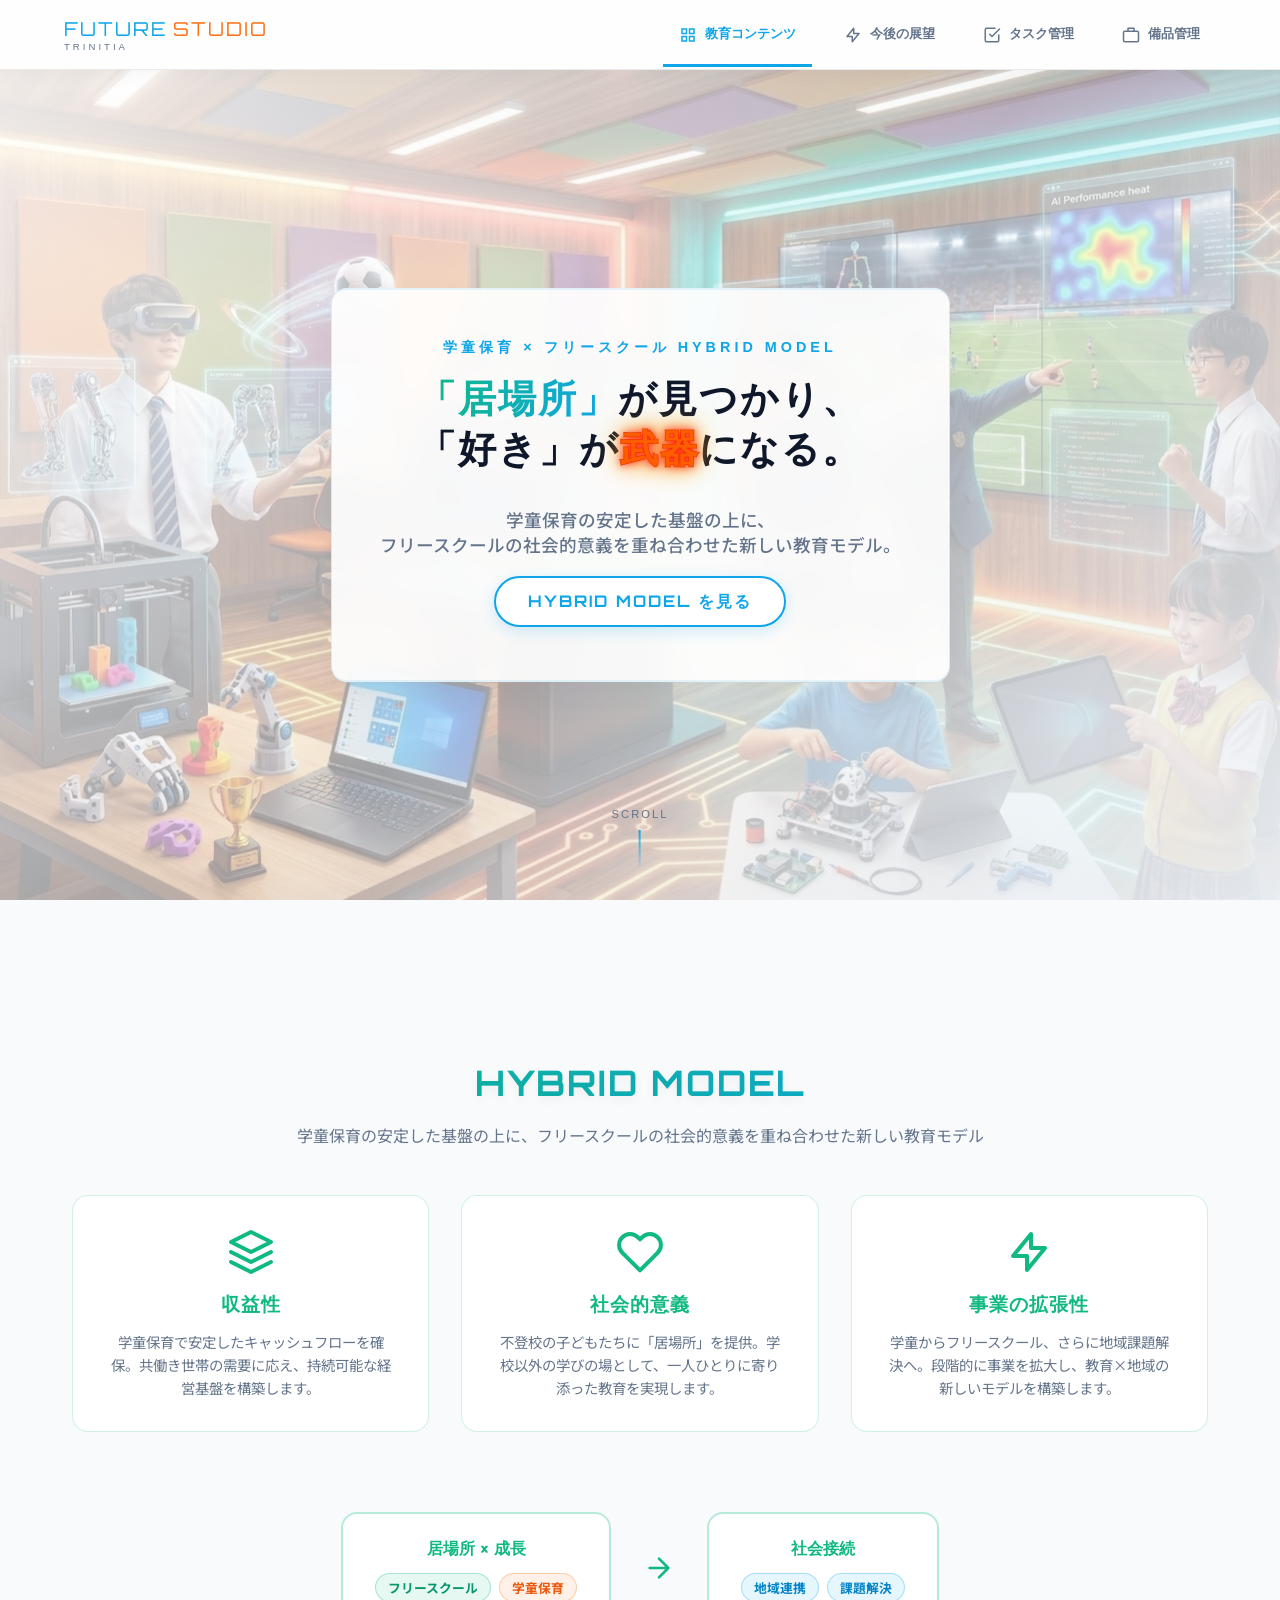
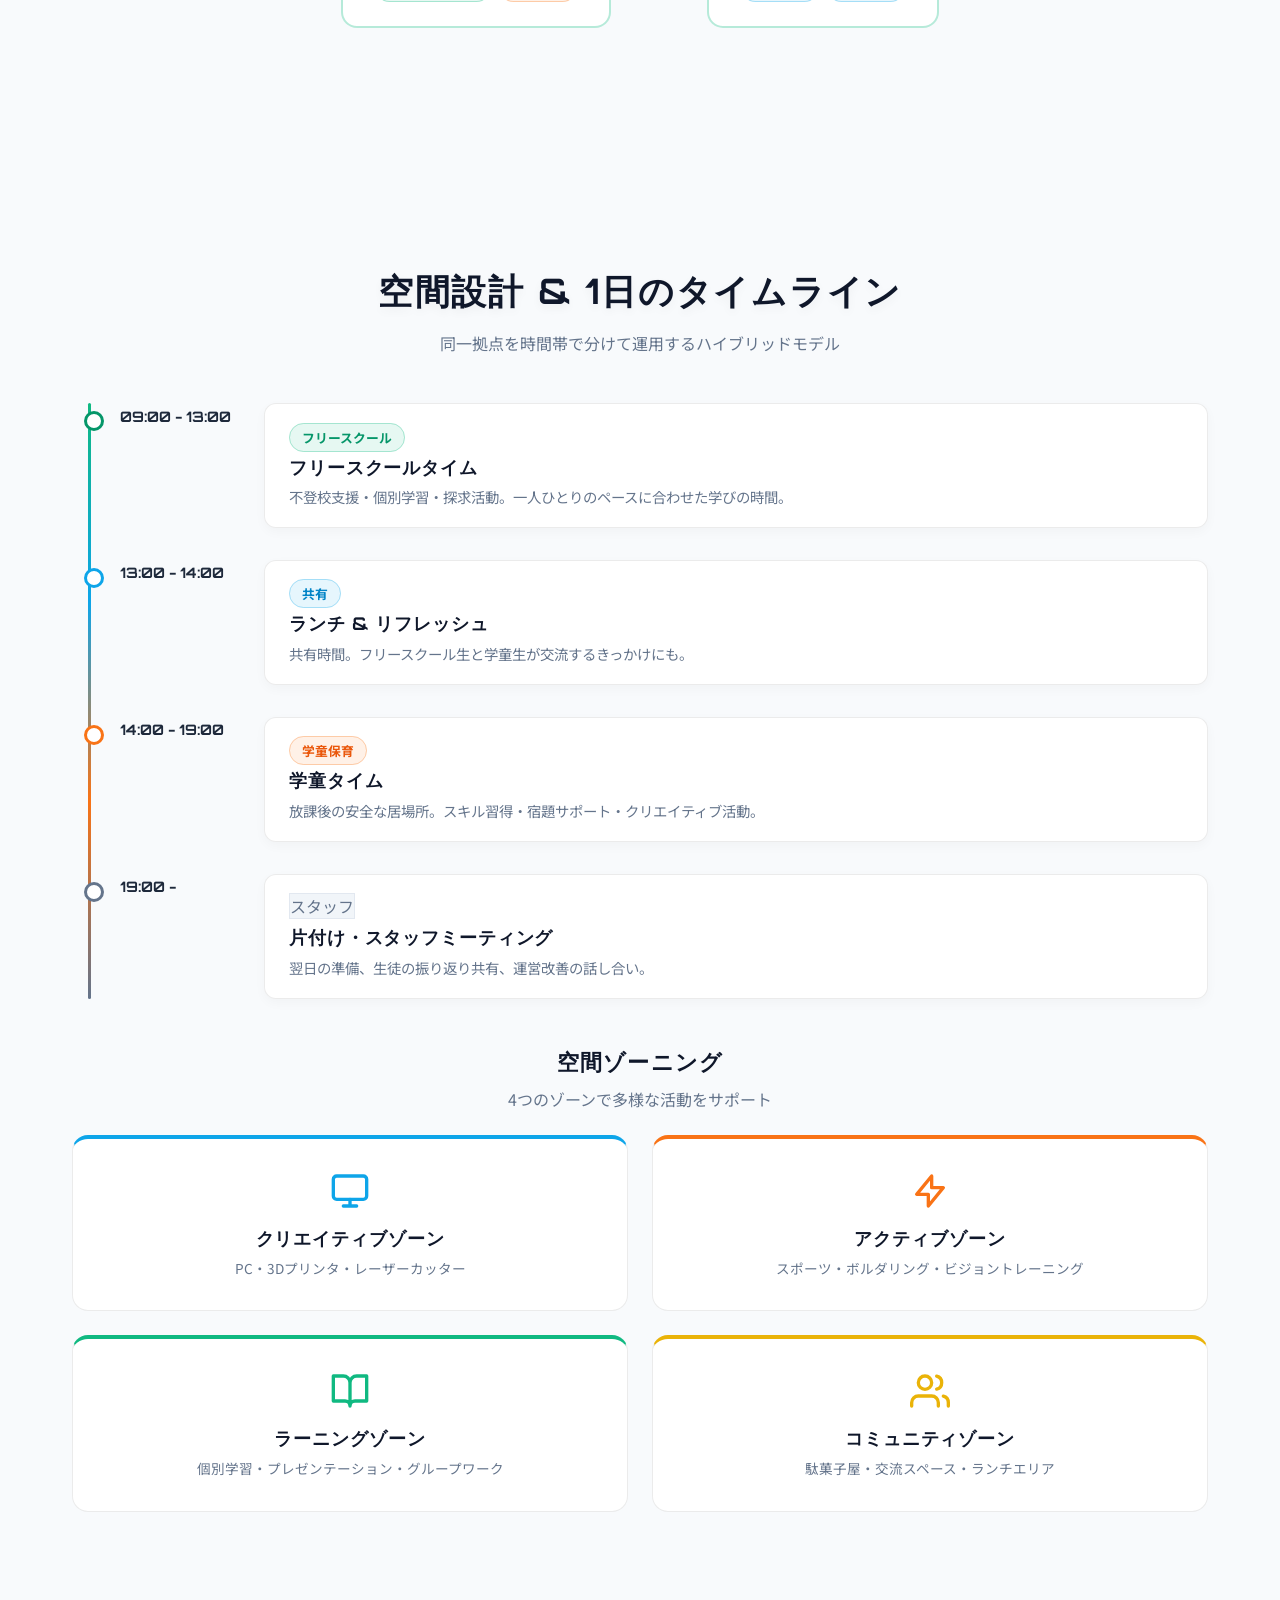
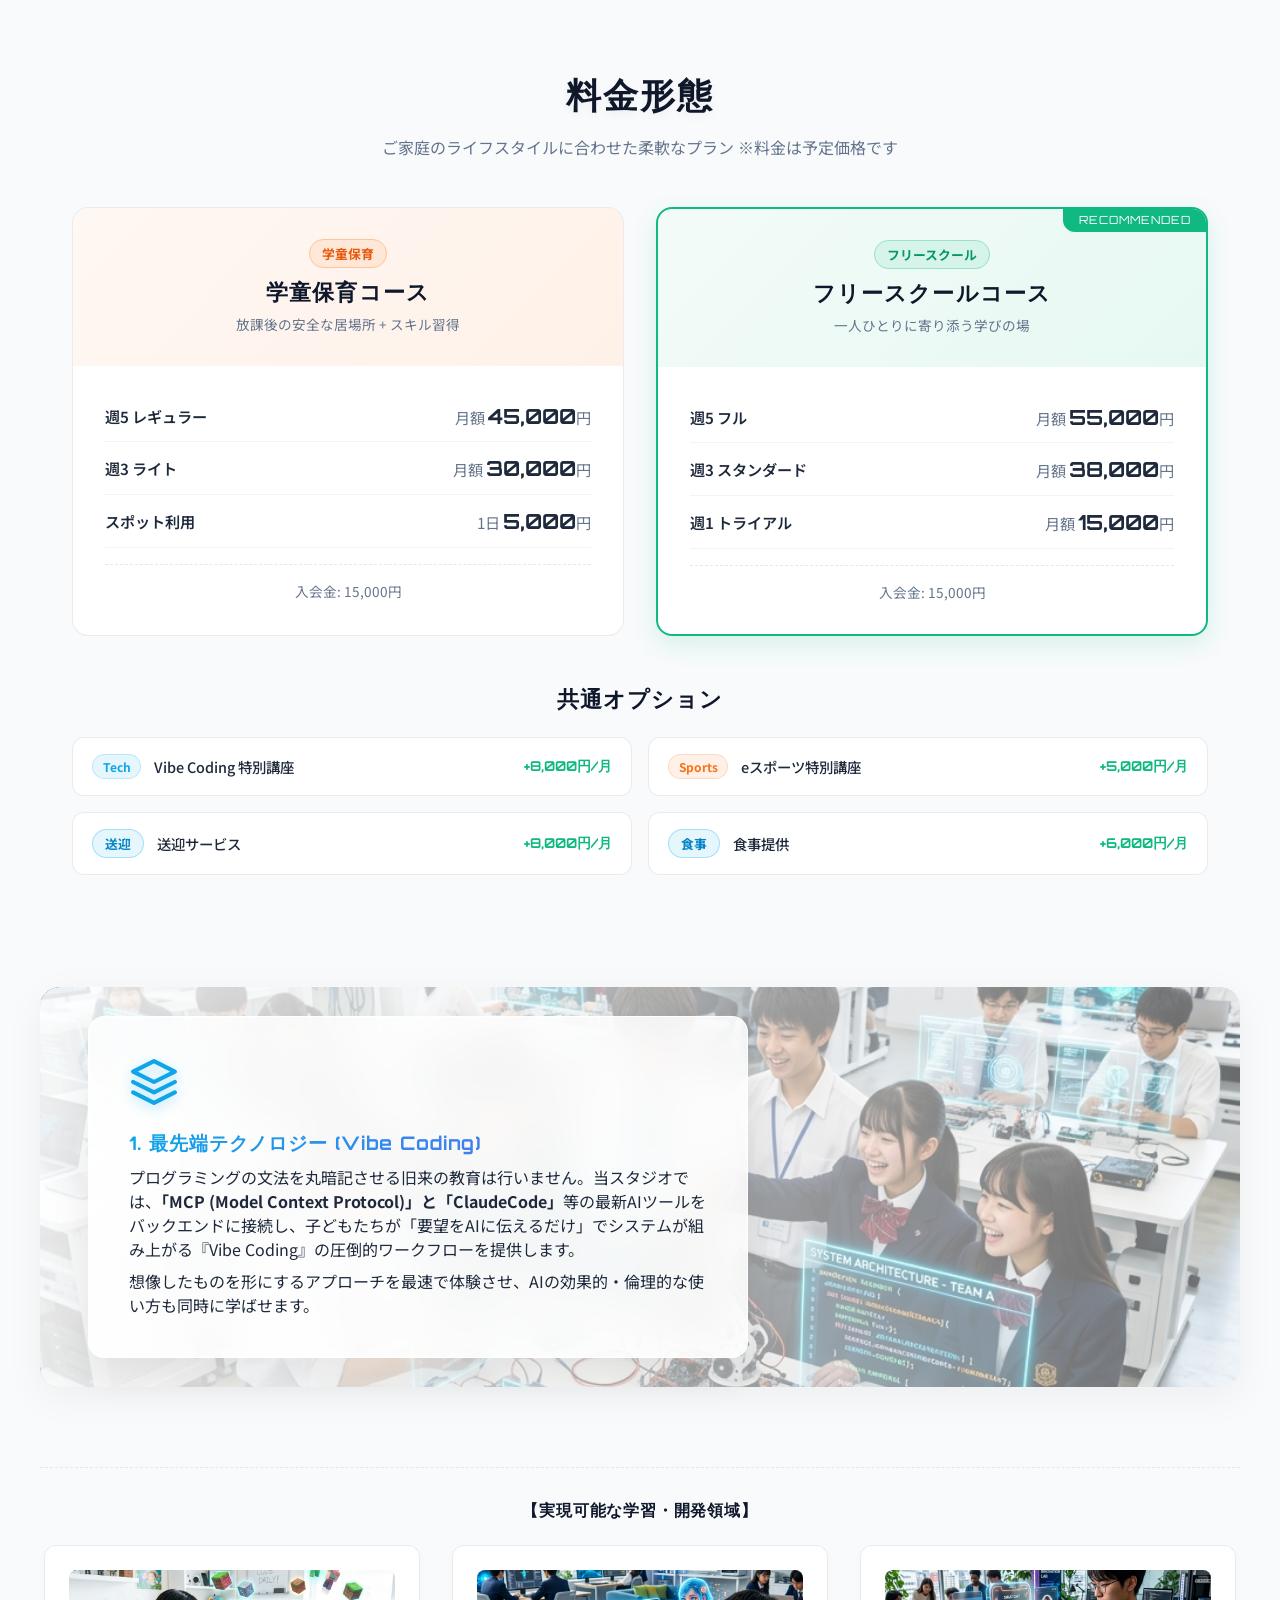
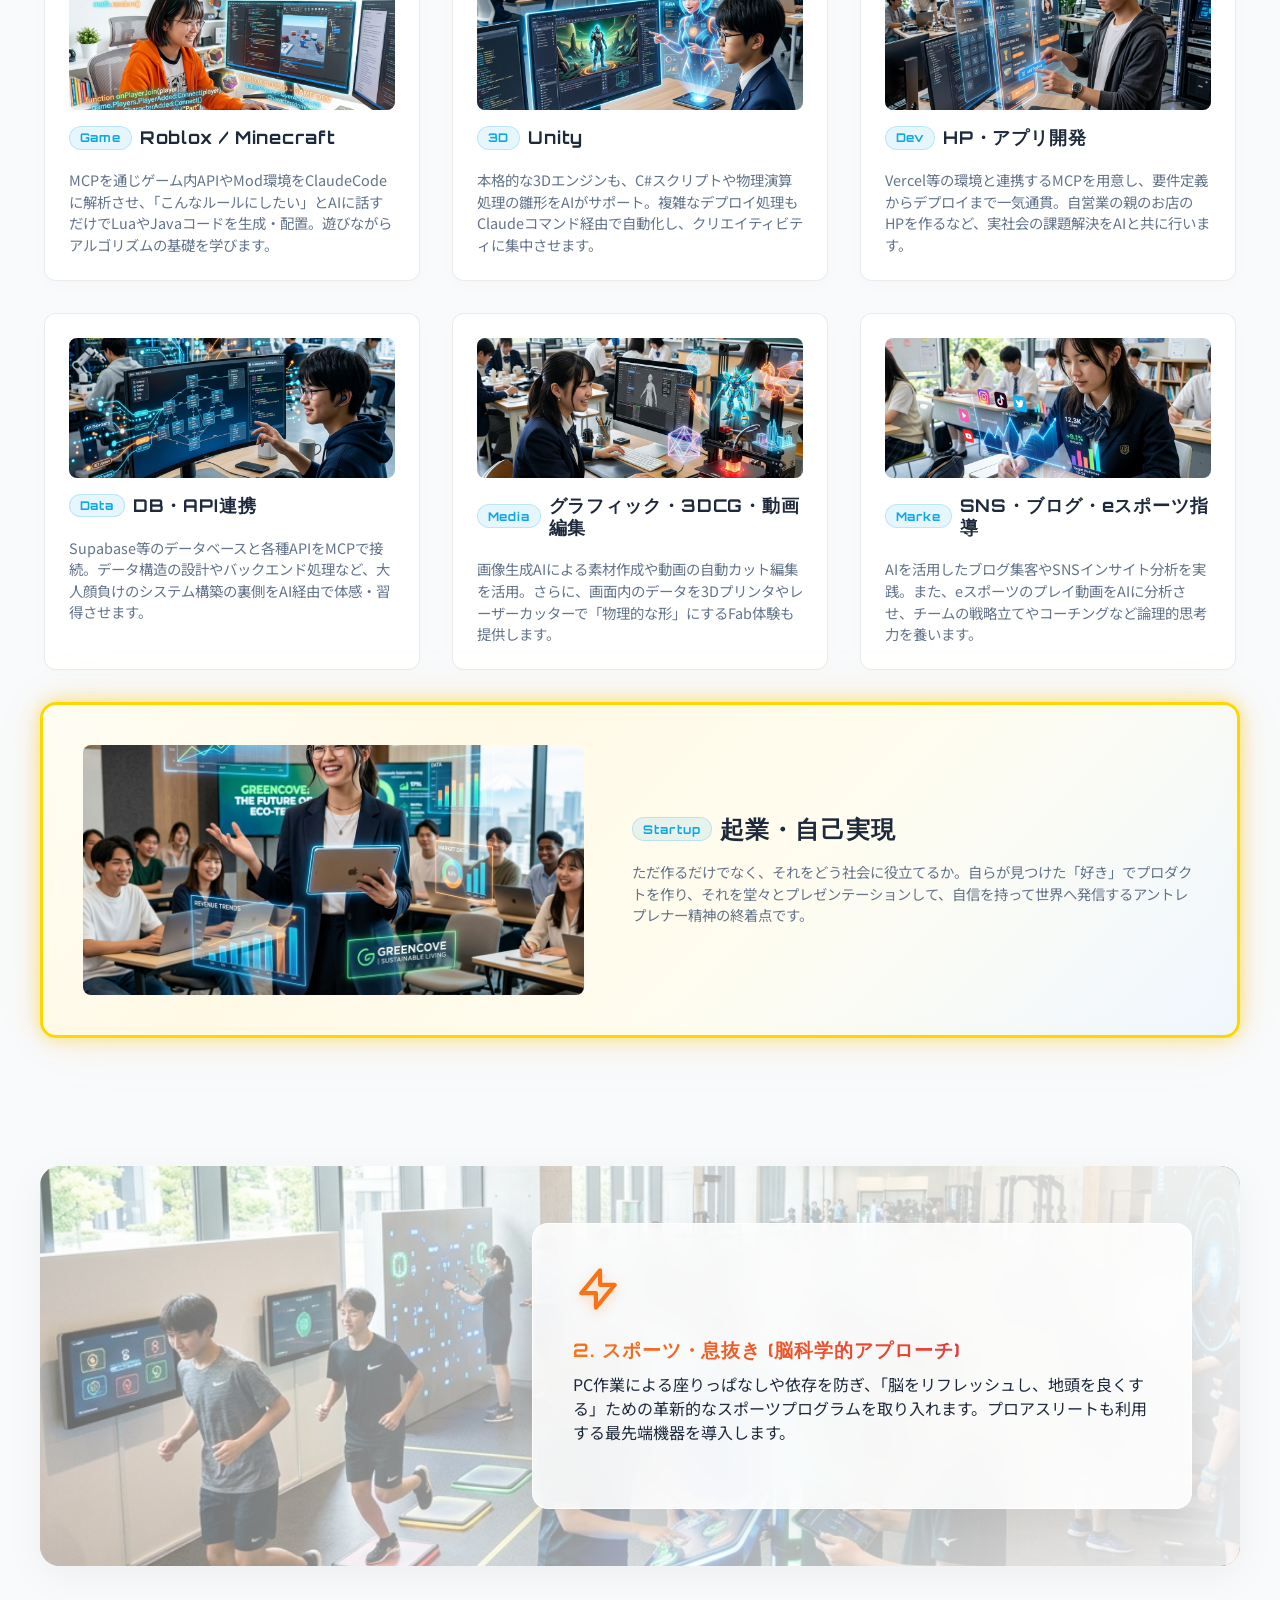
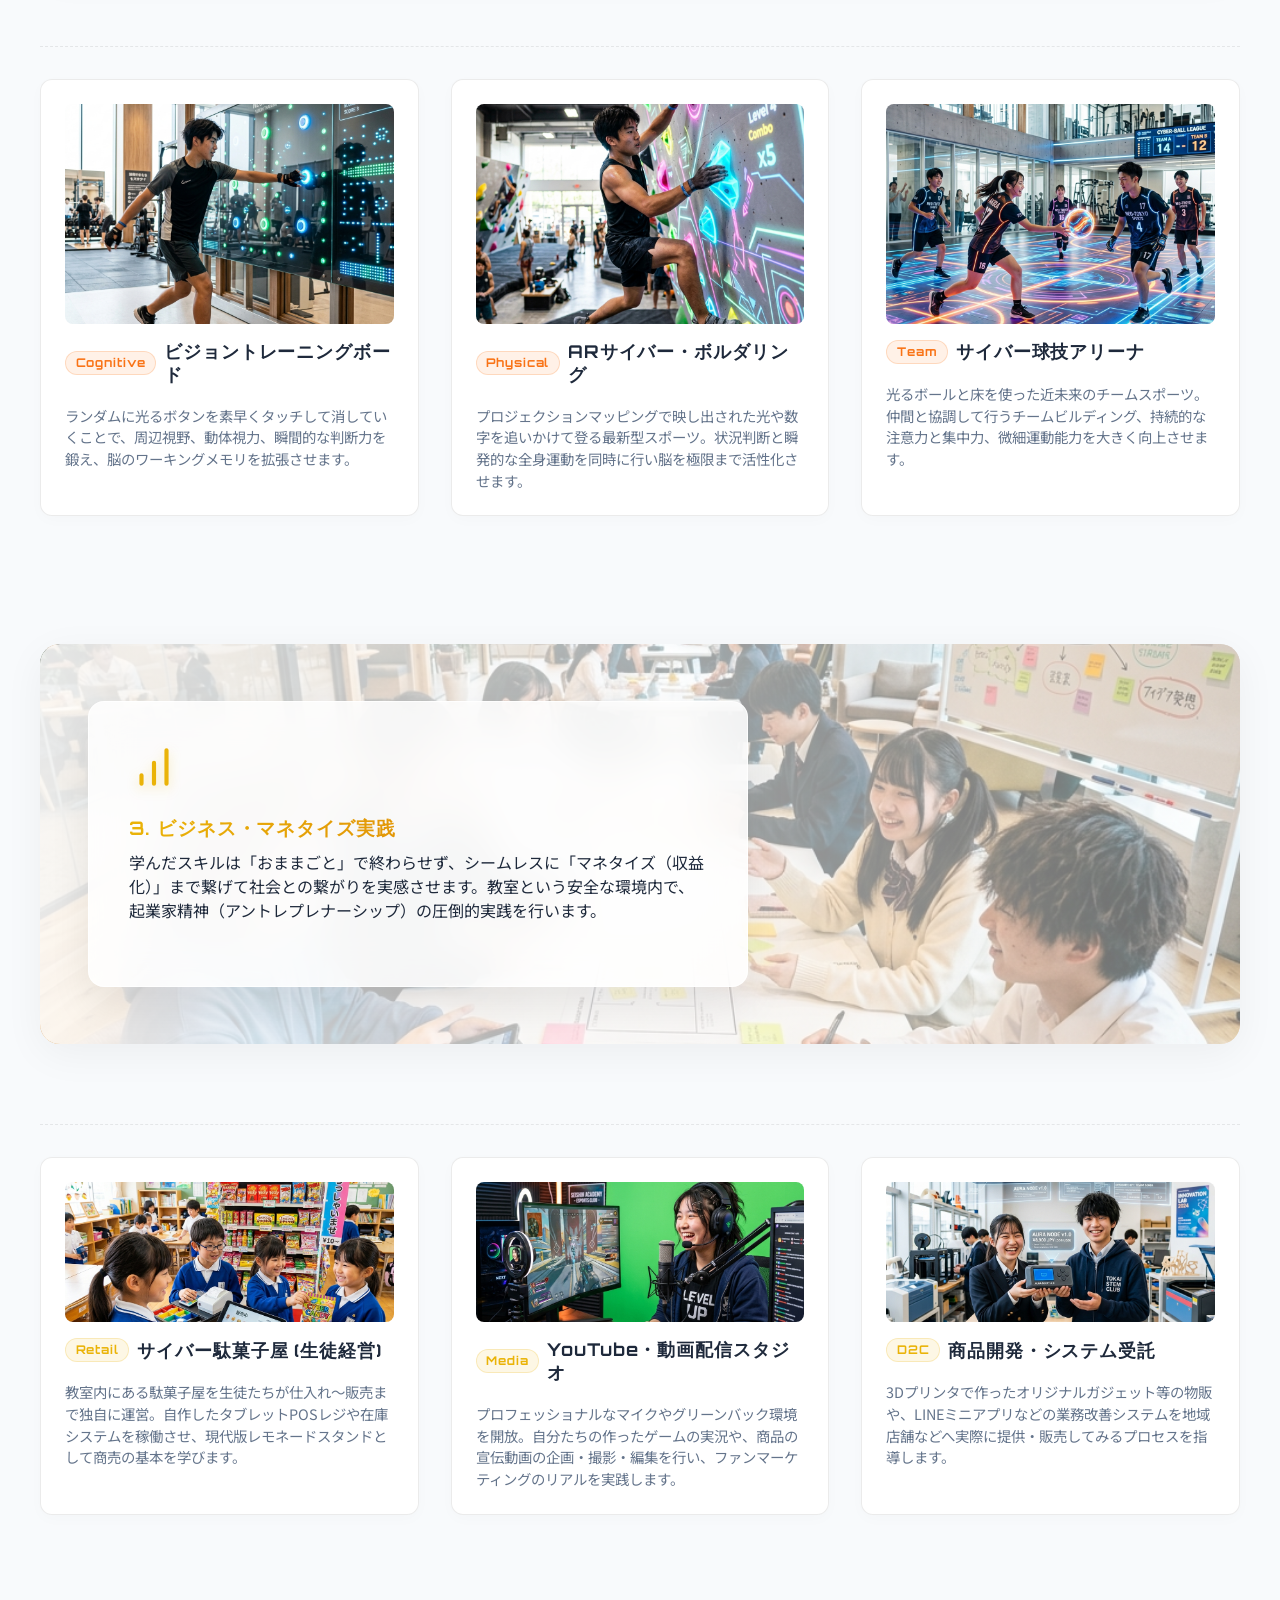
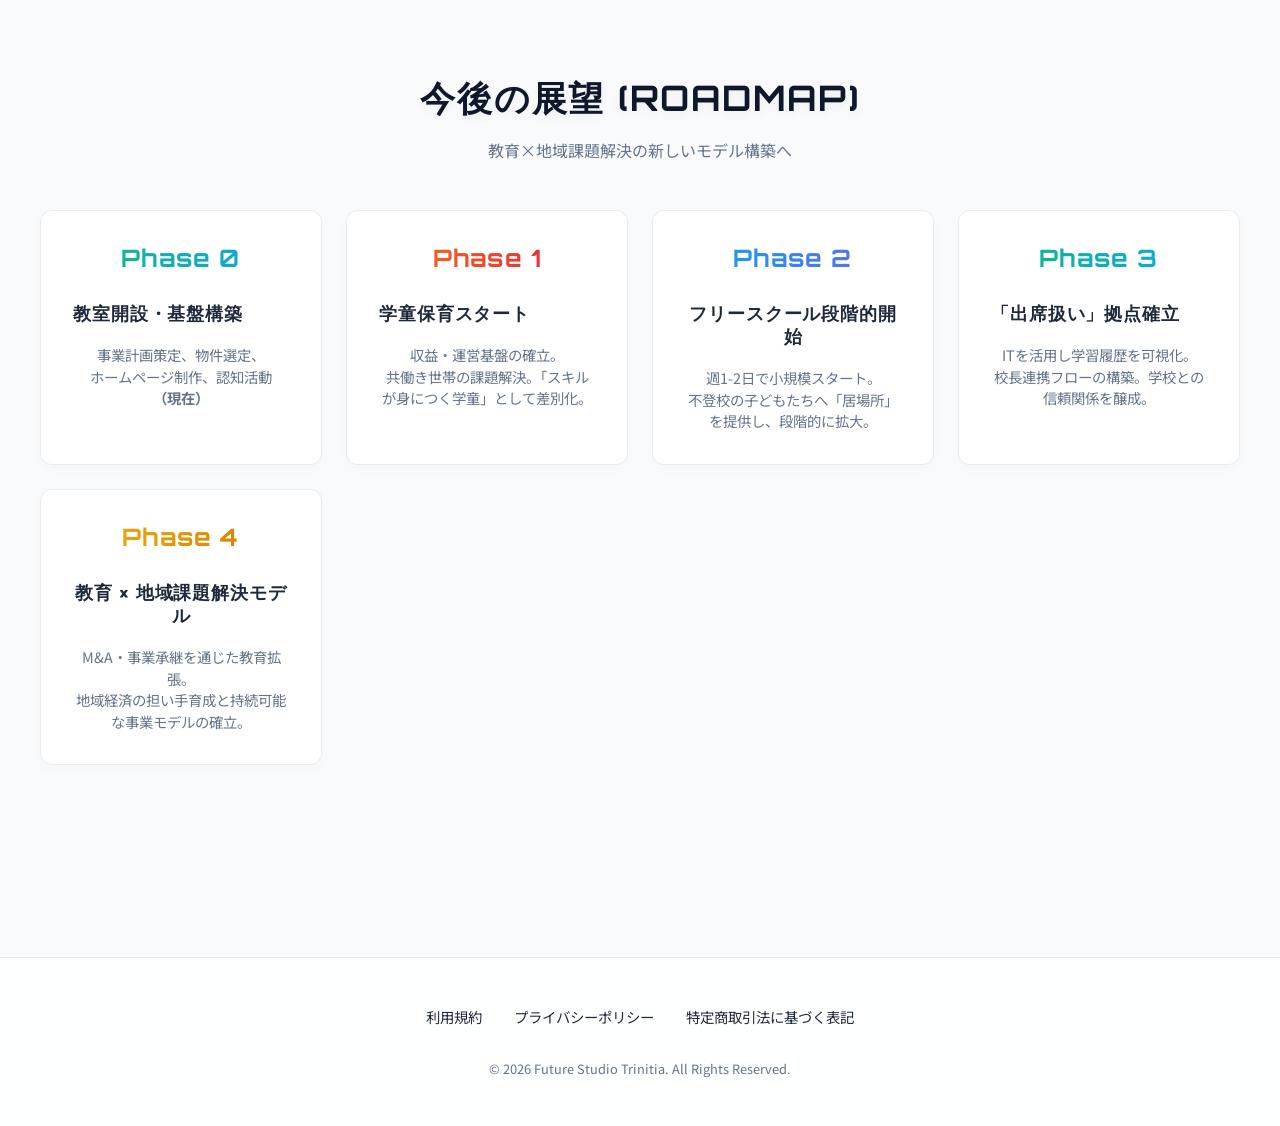
==== commit a0512a06: "学童×フリースクール ハイブリッドモデル対応 共同事業者フィードバックに基づきコンセプトを進化。 ハイブリッドモデル概要・空間設計/タイムライン・料金形態セクション追加、 ロードマップ5フェーズ化、ナ" ====
--- a/index.html
+++ b/index.html
@@ -4,7 +4,7 @@
   <meta charset="UTF-8">
   <meta name="viewport" content="width=device-width, initial-scale=1.0">
   <title>Future Studio Trinitia</title>
-  <meta name="description" content="事業構想・運営管理ポータル。次世代型スタジオの教育価値とビジネスモデルを提示します。">
+  <meta name="description" content="学童保育×フリースクールのハイブリッドモデル。安定した収益基盤と社会的意義を両立する新しい教育モデルを提示します。">
   <!-- Fonts -->
   <link rel="preconnect" href="https://fonts.googleapis.com">
   <link rel="preconnect" href="https://fonts.gstatic.com" crossorigin>
@@ -27,12 +27,15 @@
       <div class="nav-dropdown">
         <button class="nav-tab active" data-target="view-dashboard">
           <svg viewBox="0 0 24 24" fill="none"><path d="M4 4h6v6H4V4zm10 0h6v6h-6V4zM4 14h6v6H4v-6zm10 0h6v6h-6v-6z" stroke="currentColor" stroke-width="2"/></svg>
-          <span>コアバリュー</span>
+          <span>教育コンテンツ</span>
         </button>
         <div class="dropdown-content">
-          <a href="index.html#tech-catalog" class="dropdown-item" onclick="document.querySelector('[data-target=\'view-dashboard\']').click()">最先端テクノロジー</a>
-          <a href="index.html#sports-catalog" class="dropdown-item" onclick="document.querySelector('[data-target=\'view-dashboard\']').click()">スポーツ・息抜き</a>
-          <a href="index.html#biz-catalog" class="dropdown-item" onclick="document.querySelector('[data-target=\'view-dashboard\']').click()">マネタイズ実践</a>
+          <a href="#hybrid-model" class="dropdown-item" onclick="document.querySelector('[data-target=\'view-dashboard\']').click(); setTimeout(()=>{ var el=document.getElementById('hybrid-model'); if(el) el.scrollIntoView({behavior:'smooth'}); }, 200);">ハイブリッドモデル</a>
+          <a href="#space-design" class="dropdown-item" onclick="document.querySelector('[data-target=\'view-dashboard\']').click(); setTimeout(()=>{ var el=document.getElementById('space-design'); if(el) el.scrollIntoView({behavior:'smooth'}); }, 200);">空間設計</a>
+          <a href="#pricing" class="dropdown-item" onclick="document.querySelector('[data-target=\'view-dashboard\']').click(); setTimeout(()=>{ var el=document.getElementById('pricing'); if(el) el.scrollIntoView({behavior:'smooth'}); }, 200);">料金</a>
+          <a href="#tech-catalog" class="dropdown-item" onclick="document.querySelector('[data-target=\'view-dashboard\']').click(); setTimeout(()=>{ var el=document.getElementById('tech-catalog'); if(el) el.scrollIntoView({behavior:'smooth'}); }, 200);">最先端テクノロジー</a>
+          <a href="#sports-catalog" class="dropdown-item" onclick="document.querySelector('[data-target=\'view-dashboard\']').click(); setTimeout(()=>{ var el=document.getElementById('sports-catalog'); if(el) el.scrollIntoView({behavior:'smooth'}); }, 200);">スポーツ・息抜き</a>
+          <a href="#biz-catalog" class="dropdown-item" onclick="document.querySelector('[data-target=\'view-dashboard\']').click(); setTimeout(()=>{ var el=document.getElementById('biz-catalog'); if(el) el.scrollIntoView({behavior:'smooth'}); }, 200);">マネタイズ実践</a>
         </div>
       </div>
 
@@ -69,10 +72,10 @@
       <div class="hero flex-center" style="background-image: url('images/top.jpeg');">
         <div class="hero-overlay"></div>
         <div class="glass-card hero-content text-center stagger-anim" style="padding: 3rem;">
-          <p class="hero-tagline">NEXT-GEN CREATOR STUDIO</p>
+          <p class="hero-tagline">学童保育 × フリースクール HYBRID MODEL</p>
           <h1 class="hero-title" id="anim-hero-title" style="font-size: clamp(1.6rem, 3.5vw, 2.4rem); line-height: 1.3; min-height: 3em;"></h1>
           <p class="hero-desc" id="anim-hero-desc" style="min-height: 3em;"></p>
-          <a href="#vision" class="btn btn-glow mt-2">BUSINESS VISION を見る</a>
+          <a href="#hybrid-model" class="btn btn-glow mt-2">HYBRID MODEL を見る</a>
         </div>
         <div class="scroll-indicator">
           <span>SCROLL</span>
@@ -82,7 +85,235 @@
 
       <!-- VISION: Core Values -->
       <div class="container section-padding" id="vision">
-        
+
+        <!-- SECTION 0: HYBRID MODEL -->
+        <div class="theme-wrapper" data-bg="#a7f3d0" style="padding: 2rem 0; border-radius: 20px;" id="hybrid-model">
+          <div class="section-header text-center mt-4 mb-4">
+            <h2 class="h2-cyber gradient-hybrid">HYBRID MODEL</h2>
+            <p class="text-muted">学童保育の安定した基盤の上に、フリースクールの社会的意義を重ね合わせた新しい教育モデル</p>
+          </div>
+
+          <!-- 3つの価値 -->
+          <div class="hybrid-values-grid mb-4">
+            <div class="hybrid-value-card">
+              <div class="hybrid-value-icon">
+                <svg viewBox="0 0 24 24" fill="none"><path d="M12 2L2 7l10 5 10-5-10-5zM2 17l10 5 10-5M2 12l10 5 10-5" stroke="currentColor" stroke-width="2" stroke-linecap="round" stroke-linejoin="round"/></svg>
+              </div>
+              <h3>収益性</h3>
+              <p>学童保育で安定したキャッシュフローを確保。共働き世帯の需要に応え、持続可能な経営基盤を構築します。</p>
+            </div>
+            <div class="hybrid-value-card">
+              <div class="hybrid-value-icon">
+                <svg viewBox="0 0 24 24" fill="none"><path d="M20.84 4.61a5.5 5.5 0 00-7.78 0L12 5.67l-1.06-1.06a5.5 5.5 0 00-7.78 7.78l1.06 1.06L12 21.23l7.78-7.78 1.06-1.06a5.5 5.5 0 000-7.78z" stroke="currentColor" stroke-width="2" stroke-linecap="round" stroke-linejoin="round"/></svg>
+              </div>
+              <h3>社会的意義</h3>
+              <p>不登校の子どもたちに「居場所」を提供。学校以外の学びの場として、一人ひとりに寄り添った教育を実現します。</p>
+            </div>
+            <div class="hybrid-value-card">
+              <div class="hybrid-value-icon">
+                <svg viewBox="0 0 24 24" fill="none"><path d="M13 10V3L4 14h7v7l9-11h-7z" stroke="currentColor" stroke-width="2" stroke-linecap="round" stroke-linejoin="round"/></svg>
+              </div>
+              <h3>事業の拡張性</h3>
+              <p>学童からフリースクール、さらに地域課題解決へ。段階的に事業を拡大し、教育×地域の新しいモデルを構築します。</p>
+            </div>
+          </div>
+
+          <!-- モデル図解 -->
+          <div class="hybrid-diagram mb-4">
+            <div class="diagram-stage">
+              <div class="diagram-label">居場所 × 成長</div>
+              <div class="diagram-items">
+                <span class="badge-freeschool">フリースクール</span>
+                <span class="badge-gakudo">学童保育</span>
+              </div>
+            </div>
+            <div class="diagram-arrow">
+              <svg viewBox="0 0 24 24" fill="none" width="32" height="32"><path d="M5 12h14M12 5l7 7-7 7" stroke="currentColor" stroke-width="2" stroke-linecap="round" stroke-linejoin="round"/></svg>
+            </div>
+            <div class="diagram-stage">
+              <div class="diagram-label">社会接続</div>
+              <div class="diagram-items">
+                <span class="badge-hybrid">地域連携</span>
+                <span class="badge-hybrid">課題解決</span>
+              </div>
+            </div>
+          </div>
+        </div>
+
+        <br><br>
+
+        <!-- SECTION 0.5: SPACE DESIGN & TIMELINE -->
+        <div class="theme-wrapper" data-bg="#bae6fd" style="padding: 2rem 0; border-radius: 20px;" id="space-design">
+          <div class="section-header text-center mt-4 mb-4">
+            <h2 class="h2-cyber">空間設計 & 1日のタイムライン</h2>
+            <p class="text-muted">同一拠点を時間帯で分けて運用するハイブリッドモデル</p>
+          </div>
+
+          <!-- タイムライン -->
+          <div class="timeline-section mb-4">
+            <div class="timeline-vertical">
+              <div class="timeline-item" data-type="freeschool">
+                <div class="timeline-time">09:00 - 13:00</div>
+                <div class="timeline-content">
+                  <span class="badge-freeschool">フリースクール</span>
+                  <h4>フリースクールタイム</h4>
+                  <p>不登校支援・個別学習・探求活動。一人ひとりのペースに合わせた学びの時間。</p>
+                </div>
+              </div>
+              <div class="timeline-item" data-type="shared">
+                <div class="timeline-time">13:00 - 14:00</div>
+                <div class="timeline-content">
+                  <span class="badge-hybrid">共有</span>
+                  <h4>ランチ & リフレッシュ</h4>
+                  <p>共有時間。フリースクール生と学童生が交流するきっかけにも。</p>
+                </div>
+              </div>
+              <div class="timeline-item" data-type="gakudo">
+                <div class="timeline-time">14:00 - 19:00</div>
+                <div class="timeline-content">
+                  <span class="badge-gakudo">学童保育</span>
+                  <h4>学童タイム</h4>
+                  <p>放課後の安全な居場所。スキル習得・宿題サポート・クリエイティブ活動。</p>
+                </div>
+              </div>
+              <div class="timeline-item" data-type="staff">
+                <div class="timeline-time">19:00 -</div>
+                <div class="timeline-content">
+                  <span class="badge-cat">スタッフ</span>
+                  <h4>片付け・スタッフミーティング</h4>
+                  <p>翌日の準備、生徒の振り返り共有、運営改善の話し合い。</p>
+                </div>
+              </div>
+            </div>
+          </div>
+
+          <!-- 空間ゾーニング -->
+          <div class="section-header text-center mb-3">
+            <h3 style="font-size: 1.4rem;">空間ゾーニング</h3>
+            <p class="text-muted">4つのゾーンで多様な活動をサポート</p>
+          </div>
+          <div class="zone-grid">
+            <div class="zone-card zone-creative">
+              <div class="zone-icon">
+                <svg viewBox="0 0 24 24" fill="none"><rect x="2" y="3" width="20" height="14" rx="2" stroke="currentColor" stroke-width="2"/><path d="M8 21h8M12 17v4" stroke="currentColor" stroke-width="2" stroke-linecap="round"/></svg>
+              </div>
+              <h4>クリエイティブゾーン</h4>
+              <p>PC・3Dプリンタ・レーザーカッター</p>
+            </div>
+            <div class="zone-card zone-active">
+              <div class="zone-icon">
+                <svg viewBox="0 0 24 24" fill="none"><path d="M13 10V3L4 14h7v7l9-11h-7z" stroke="currentColor" stroke-width="2" stroke-linecap="round" stroke-linejoin="round"/></svg>
+              </div>
+              <h4>アクティブゾーン</h4>
+              <p>スポーツ・ボルダリング・ビジョントレーニング</p>
+            </div>
+            <div class="zone-card zone-learning">
+              <div class="zone-icon">
+                <svg viewBox="0 0 24 24" fill="none"><path d="M2 3h6a4 4 0 014 4v14a3 3 0 00-3-3H2V3zM22 3h-6a4 4 0 00-4 4v14a3 3 0 013-3h7V3z" stroke="currentColor" stroke-width="2" stroke-linecap="round" stroke-linejoin="round"/></svg>
+              </div>
+              <h4>ラーニングゾーン</h4>
+              <p>個別学習・プレゼンテーション・グループワーク</p>
+            </div>
+            <div class="zone-card zone-community">
+              <div class="zone-icon">
+                <svg viewBox="0 0 24 24" fill="none"><path d="M17 21v-2a4 4 0 00-4-4H5a4 4 0 00-4 4v2M9 11a4 4 0 100-8 4 4 0 000 8zM23 21v-2a4 4 0 00-3-3.87M16 3.13a4 4 0 010 7.75" stroke="currentColor" stroke-width="2" stroke-linecap="round" stroke-linejoin="round"/></svg>
+              </div>
+              <h4>コミュニティゾーン</h4>
+              <p>駄菓子屋・交流スペース・ランチエリア</p>
+            </div>
+          </div>
+        </div>
+
+        <br><br>
+
+        <!-- SECTION 0.7: PRICING -->
+        <div class="theme-wrapper" data-bg="#fce7f3" style="padding: 2rem 0; border-radius: 20px;" id="pricing">
+          <div class="section-header text-center mt-4 mb-4">
+            <h2 class="h2-cyber">料金形態</h2>
+            <p class="text-muted">ご家庭のライフスタイルに合わせた柔軟なプラン ※料金は予定価格です</p>
+          </div>
+
+          <div class="pricing-grid mb-4">
+            <!-- 学童保育コース -->
+            <div class="pricing-card">
+              <div class="pricing-header pricing-header-gakudo">
+                <span class="badge-gakudo">学童保育</span>
+                <h3>学童保育コース</h3>
+                <p>放課後の安全な居場所 + スキル習得</p>
+              </div>
+              <div class="pricing-body">
+                <div class="pricing-plan">
+                  <div class="plan-name">週5 レギュラー</div>
+                  <div class="plan-price">月額 <strong>45,000</strong>円</div>
+                </div>
+                <div class="pricing-plan">
+                  <div class="plan-name">週3 ライト</div>
+                  <div class="plan-price">月額 <strong>30,000</strong>円</div>
+                </div>
+                <div class="pricing-plan">
+                  <div class="plan-name">スポット利用</div>
+                  <div class="plan-price">1日 <strong>5,000</strong>円</div>
+                </div>
+                <div class="pricing-note">入会金: 15,000円</div>
+              </div>
+            </div>
+
+            <!-- フリースクールコース -->
+            <div class="pricing-card pricing-card-recommended">
+              <div class="pricing-recommended-label">RECOMMENDED</div>
+              <div class="pricing-header pricing-header-freeschool">
+                <span class="badge-freeschool">フリースクール</span>
+                <h3>フリースクールコース</h3>
+                <p>一人ひとりに寄り添う学びの場</p>
+              </div>
+              <div class="pricing-body">
+                <div class="pricing-plan">
+                  <div class="plan-name">週5 フル</div>
+                  <div class="plan-price">月額 <strong>55,000</strong>円</div>
+                </div>
+                <div class="pricing-plan">
+                  <div class="plan-name">週3 スタンダード</div>
+                  <div class="plan-price">月額 <strong>38,000</strong>円</div>
+                </div>
+                <div class="pricing-plan">
+                  <div class="plan-name">週1 トライアル</div>
+                  <div class="plan-price">月額 <strong>15,000</strong>円</div>
+                </div>
+                <div class="pricing-note">入会金: 15,000円</div>
+              </div>
+            </div>
+          </div>
+
+          <!-- 共通オプション -->
+          <div class="section-header text-center mb-3">
+            <h3 style="font-size: 1.4rem;">共通オプション</h3>
+          </div>
+          <div class="options-grid">
+            <div class="option-item">
+              <span class="badge-tech">Tech</span>
+              <span class="option-name">Vibe Coding 特別講座</span>
+              <span class="option-price">+8,000円/月</span>
+            </div>
+            <div class="option-item">
+              <span class="badge-sports">Sports</span>
+              <span class="option-name">eスポーツ特別講座</span>
+              <span class="option-price">+5,000円/月</span>
+            </div>
+            <div class="option-item">
+              <span class="badge-hybrid">送迎</span>
+              <span class="option-name">送迎サービス</span>
+              <span class="option-price">+8,000円/月</span>
+            </div>
+            <div class="option-item">
+              <span class="badge-hybrid">食事</span>
+              <span class="option-name">食事提供</span>
+              <span class="option-price">+6,000円/月</span>
+            </div>
+          </div>
+        </div>
+
+        <br><br>
+
         <!-- SECTION 1: TECH -->
         <div class="theme-wrapper" data-bg="#bfdbfe" style="padding: 2rem 0; border-radius: 20px;">
           <div class="overlay-layout mb-4">
@@ -236,24 +467,29 @@
           
           <div class="catalog-grid" style="gap: 1.5rem;">
             <div class="catalog-item glass-card text-center" style="padding: 2rem;">
-              <h3 class="gradient-tech" style="font-size:1.5rem">Phase 0</h3>
+              <h3 class="gradient-hybrid" style="font-size:1.5rem">Phase 0</h3>
               <h4 class="mb-2">教室開設・基盤構築</h4>
-              <p class="text-muted" style="font-size:0.9rem">事業計画策定、物件選定、<br>ホームページ制作、認知活動（現在）</p>
+              <p class="text-muted" style="font-size:0.9rem">事業計画策定、物件選定、<br>ホームページ制作、認知活動<br><strong>（現在）</strong></p>
             </div>
             <div class="catalog-item glass-card text-center" style="padding: 2rem;">
               <h3 class="gradient-sports" style="font-size:1.5rem">Phase 1</h3>
-              <h4 class="mb-2">次世代型・学童への展開</h4>
-              <p class="text-muted" style="font-size:0.9rem">共働き世帯の課題解決。<br>単なる預かりではなく「スキルが身につく学童」として機能。</p>
+              <h4 class="mb-2">学童保育スタート</h4>
+              <p class="text-muted" style="font-size:0.9rem">収益・運営基盤の確立。<br>共働き世帯の課題解決。「スキルが身につく学童」として差別化。</p>
             </div>
             <div class="catalog-item glass-card text-center" style="padding: 2rem;">
               <h3 class="gradient-tech" style="font-size:1.5rem">Phase 2</h3>
-              <h4 class="mb-2">「出席扱い」拠点の確立</h4>
-              <p class="text-muted" style="font-size:0.9rem">学校の新しい学びの場。<br>ITを活用し学習履歴を可視化、校長連携フローの構築。</p>
+              <h4 class="mb-2">フリースクール段階的開始</h4>
+              <p class="text-muted" style="font-size:0.9rem">週1-2日で小規模スタート。<br>不登校の子どもたちへ「居場所」を提供し、段階的に拡大。</p>
             </div>
             <div class="catalog-item glass-card text-center" style="padding: 2rem;">
-              <h3 class="gradient-biz" style="font-size:1.5rem">Phase 3</h3>
-              <h4 class="mb-2">教育 × M&Aモデル</h4>
-              <p class="text-muted" style="font-size:0.9rem">地域経済の担い手育成。<br>廃業危機の老舗店舗とのコラボや事業承継を通じた教育拡張。</p>
+              <h3 class="gradient-hybrid" style="font-size:1.5rem">Phase 3</h3>
+              <h4 class="mb-2">「出席扱い」拠点確立</h4>
+              <p class="text-muted" style="font-size:0.9rem">ITを活用し学習履歴を可視化。<br>校長連携フローの構築。学校との信頼関係を醸成。</p>
+            </div>
+            <div class="catalog-item glass-card text-center" style="padding: 2rem;">
+              <h3 class="gradient-biz" style="font-size:1.5rem">Phase 4</h3>
+              <h4 class="mb-2">教育 × 地域課題解決モデル</h4>
+              <p class="text-muted" style="font-size:0.9rem">M&A・事業承継を通じた教育拡張。<br>地域経済の担い手育成と持続可能な事業モデルの確立。</p>
             </div>
           </div>
         </div>
--- a/style.css
+++ b/style.css
@@ -16,6 +16,8 @@
   --color-sports: #f97316;    /* Bright Orange */
   --color-biz: #eab308;       /* Gold/Yellow */
   
+  --color-hybrid: #10b981;
+
   --color-success: #10b981;
   --color-warning: #f59e0b;
   --color-danger: #ef4444;
@@ -84,6 +86,7 @@
 .gradient-tech { background: linear-gradient(90deg, #0ea5e9, #6366f1); -webkit-background-clip: text; background-clip: text; color: transparent; }
 .gradient-sports { background: linear-gradient(90deg, #f97316, #e11d48); -webkit-background-clip: text; background-clip: text; color: transparent; }
 .gradient-biz { background: linear-gradient(90deg, #eab308, #d97706); -webkit-background-clip: text; background-clip: text; color: transparent; }
+.gradient-hybrid { background: linear-gradient(90deg, #10b981, #0ea5e9); -webkit-background-clip: text; background-clip: text; color: transparent; }
 
 /* --- Layout Utils --- */
 .container {
@@ -455,7 +458,7 @@
   .catalog-grid.justify-center .catalog-item { width: 100%; margin-bottom: 1rem; }
 }
 
-/* Highlight Card for spanning full row */
+/* Highlight Card for spanning full row - GOAL card with gorgeous sparkle */
 .catalog-grid.justify-center .catalog-item.highlight-card {
   width: 100%;
   display: flex;
@@ -463,10 +466,79 @@
   align-items: center;
   gap: 3rem;
   padding: 2.5rem;
-  background: linear-gradient(135deg, rgba(255, 255, 255, 0.9), rgba(0, 180, 255, 0.05));
-  border: 2px solid rgba(0, 180, 255, 0.2);
-  box-shadow: 0 15px 35px rgba(0, 180, 255, 0.1);
+  background: linear-gradient(135deg, #fffef5 0%, #fff9e6 30%, #fffdf0 60%, #f0f7ff 100%);
+  border: 3px solid #ffd700;
+  border-radius: 16px;
+  box-shadow:
+    0 0 15px rgba(255, 215, 0, 0.4),
+    0 0 30px rgba(255, 140, 0, 0.2),
+    0 0 60px rgba(255, 215, 0, 0.1),
+    inset 0 0 20px rgba(255, 215, 0, 0.05);
   text-align: left;
+  position: relative;
+  overflow: hidden;
+  animation: glow-pulse 3s ease-in-out infinite;
+}
+
+/* Rotating rainbow border glow */
+@keyframes glow-pulse {
+  0%, 100% {
+    box-shadow:
+      0 0 15px rgba(255, 215, 0, 0.4),
+      0 0 30px rgba(255, 140, 0, 0.2),
+      0 0 60px rgba(255, 215, 0, 0.1);
+  }
+  50% {
+    box-shadow:
+      0 0 20px rgba(255, 215, 0, 0.6),
+      0 0 40px rgba(255, 140, 0, 0.35),
+      0 0 80px rgba(255, 215, 0, 0.2),
+      0 0 100px rgba(65, 105, 225, 0.1);
+  }
+}
+
+/* Shimmer sweep overlay */
+.catalog-grid.justify-center .catalog-item.highlight-card::before {
+  content: '';
+  position: absolute;
+  top: 0;
+  left: -100%;
+  width: 60%;
+  height: 100%;
+  background: linear-gradient(
+    90deg,
+    transparent,
+    rgba(255, 255, 255, 0) 20%,
+    rgba(255, 255, 255, 0.6) 50%,
+    rgba(255, 255, 255, 0) 80%,
+    transparent
+  );
+  transform: skewX(-20deg);
+  animation: shimmer-sweep 4s ease-in-out infinite;
+  z-index: 3;
+  pointer-events: none;
+}
+
+@keyframes shimmer-sweep {
+  0% { left: -100%; }
+  50% { left: 150%; }
+  100% { left: 150%; }
+}
+
+/* Animated sparkle particles - managed by JS */
+
+.catalog-grid.justify-center .catalog-item.highlight-card .img-wrapper,
+.catalog-grid.justify-center .catalog-item.highlight-card .card-content {
+  position: relative;
+  z-index: 4;
+}
+
+.catalog-grid.justify-center .catalog-item.highlight-card:hover {
+  transform: translateY(-5px) scale(1.01);
+  box-shadow:
+    0 0 25px rgba(255, 215, 0, 0.6),
+    0 0 50px rgba(255, 140, 0, 0.4),
+    0 0 80px rgba(255, 215, 0, 0.2);
 }
 
 .catalog-grid.justify-center .catalog-item.highlight-card .img-wrapper {
@@ -802,6 +874,431 @@
   }
 }
 
+/* --- HYBRID MODEL SECTION --- */
+.hybrid-values-grid {
+  display: grid;
+  grid-template-columns: repeat(3, 1fr);
+  gap: 2rem;
+  padding: 0 2rem;
+}
+
+.hybrid-value-card {
+  background: rgba(255, 255, 255, 0.9);
+  backdrop-filter: blur(10px);
+  border: 1px solid rgba(16, 185, 129, 0.2);
+  border-radius: 16px;
+  padding: 2rem;
+  text-align: center;
+  transition: 0.3s;
+}
+
+.hybrid-value-card:hover {
+  transform: translateY(-5px);
+  box-shadow: 0 10px 30px rgba(16, 185, 129, 0.15);
+  border-color: var(--color-hybrid);
+}
+
+.hybrid-value-icon {
+  width: 48px;
+  height: 48px;
+  margin: 0 auto 1rem;
+  color: var(--color-hybrid);
+}
+
+.hybrid-value-card h3 {
+  font-size: 1.2rem;
+  margin-bottom: 0.8rem;
+  color: var(--color-hybrid);
+}
+
+.hybrid-value-card p {
+  font-size: 0.9rem;
+  color: var(--text-muted);
+  line-height: 1.6;
+}
+
+/* Hybrid Diagram */
+.hybrid-diagram {
+  display: flex;
+  align-items: center;
+  justify-content: center;
+  gap: 2rem;
+  padding: 2rem;
+}
+
+.diagram-stage {
+  background: rgba(255, 255, 255, 0.9);
+  border: 2px solid rgba(16, 185, 129, 0.3);
+  border-radius: 16px;
+  padding: 1.5rem 2rem;
+  text-align: center;
+}
+
+.diagram-label {
+  font-family: var(--font-display);
+  font-size: 1rem;
+  color: var(--color-hybrid);
+  margin-bottom: 0.8rem;
+  font-weight: 700;
+}
+
+.diagram-items {
+  display: flex;
+  gap: 0.5rem;
+  justify-content: center;
+  flex-wrap: wrap;
+}
+
+.diagram-arrow {
+  color: var(--color-hybrid);
+  flex-shrink: 0;
+}
+
+/* Badges - Gakudo & Freeschool & Hybrid */
+.badge-gakudo {
+  background: rgba(249, 115, 22, 0.1);
+  color: #ea580c;
+  border: 1px solid rgba(249, 115, 22, 0.3);
+  padding: 0.25rem 0.75rem;
+  border-radius: 20px;
+  font-size: 0.8rem;
+  font-weight: 700;
+}
+
+.badge-freeschool {
+  background: rgba(16, 185, 129, 0.1);
+  color: #059669;
+  border: 1px solid rgba(16, 185, 129, 0.3);
+  padding: 0.25rem 0.75rem;
+  border-radius: 20px;
+  font-size: 0.8rem;
+  font-weight: 700;
+}
+
+.badge-hybrid {
+  background: rgba(14, 165, 233, 0.1);
+  color: #0284c7;
+  border: 1px solid rgba(14, 165, 233, 0.3);
+  padding: 0.25rem 0.75rem;
+  border-radius: 20px;
+  font-size: 0.8rem;
+  font-weight: 700;
+}
+
+/* --- TIMELINE SECTION --- */
+.timeline-section {
+  padding: 0 2rem;
+}
+
+.timeline-vertical {
+  position: relative;
+  padding-left: 3rem;
+}
+
+.timeline-vertical::before {
+  content: '';
+  position: absolute;
+  left: 1rem;
+  top: 0;
+  bottom: 0;
+  width: 3px;
+  background: linear-gradient(to bottom, var(--color-hybrid), var(--color-tech), var(--color-sports), var(--text-muted));
+  border-radius: 2px;
+}
+
+.timeline-item {
+  position: relative;
+  margin-bottom: 2rem;
+  display: flex;
+  align-items: flex-start;
+  gap: 1.5rem;
+}
+
+.timeline-item::before {
+  content: '';
+  position: absolute;
+  left: -2.25rem;
+  top: 0.5rem;
+  width: 14px;
+  height: 14px;
+  border-radius: 50%;
+  background: #fff;
+  border: 3px solid var(--color-hybrid);
+  z-index: 1;
+}
+
+.timeline-item[data-type="freeschool"]::before { border-color: #059669; }
+.timeline-item[data-type="shared"]::before { border-color: var(--color-tech); }
+.timeline-item[data-type="gakudo"]::before { border-color: var(--color-sports); }
+.timeline-item[data-type="staff"]::before { border-color: var(--text-muted); }
+
+.timeline-time {
+  font-family: var(--font-display);
+  font-size: 0.9rem;
+  color: var(--text-main);
+  min-width: 120px;
+  font-weight: 700;
+  padding-top: 0.2rem;
+}
+
+.timeline-content {
+  background: rgba(255, 255, 255, 0.9);
+  border: 1px solid var(--glass-border);
+  border-radius: 12px;
+  padding: 1.2rem 1.5rem;
+  flex: 1;
+  box-shadow: 0 4px 12px rgba(0,0,0,0.03);
+}
+
+.timeline-content h4 {
+  font-size: 1.1rem;
+  margin: 0.5rem 0;
+}
+
+.timeline-content p {
+  font-size: 0.9rem;
+  color: var(--text-muted);
+  line-height: 1.5;
+  margin: 0;
+}
+
+/* --- SPACE ZONING GRID --- */
+.zone-grid {
+  display: grid;
+  grid-template-columns: repeat(2, 1fr);
+  gap: 1.5rem;
+  padding: 0 2rem;
+}
+
+.zone-card {
+  background: rgba(255, 255, 255, 0.9);
+  border: 1px solid var(--glass-border);
+  border-radius: 16px;
+  padding: 2rem;
+  text-align: center;
+  transition: 0.3s;
+  border-top: 4px solid transparent;
+}
+
+.zone-card:hover {
+  transform: translateY(-3px);
+  box-shadow: 0 8px 25px rgba(0,0,0,0.08);
+}
+
+.zone-creative { border-top-color: var(--color-tech); }
+.zone-active { border-top-color: var(--color-sports); }
+.zone-learning { border-top-color: var(--color-hybrid); }
+.zone-community { border-top-color: var(--color-biz); }
+
+.zone-icon {
+  width: 40px;
+  height: 40px;
+  margin: 0 auto 1rem;
+  color: var(--text-muted);
+}
+
+.zone-creative .zone-icon { color: var(--color-tech); }
+.zone-active .zone-icon { color: var(--color-sports); }
+.zone-learning .zone-icon { color: var(--color-hybrid); }
+.zone-community .zone-icon { color: var(--color-biz); }
+
+.zone-card h4 {
+  font-size: 1.1rem;
+  margin-bottom: 0.5rem;
+}
+
+.zone-card p {
+  font-size: 0.85rem;
+  color: var(--text-muted);
+  line-height: 1.5;
+}
+
+/* --- PRICING SECTION --- */
+.pricing-grid {
+  display: grid;
+  grid-template-columns: repeat(2, 1fr);
+  gap: 2rem;
+  padding: 0 2rem;
+}
+
+.pricing-card {
+  background: rgba(255, 255, 255, 0.95);
+  border: 1px solid var(--glass-border);
+  border-radius: 16px;
+  overflow: hidden;
+  transition: 0.3s;
+  position: relative;
+}
+
+.pricing-card:hover {
+  transform: translateY(-5px);
+  box-shadow: 0 12px 30px rgba(0,0,0,0.1);
+}
+
+.pricing-card-recommended {
+  border: 2px solid var(--color-hybrid);
+  box-shadow: 0 8px 25px rgba(16, 185, 129, 0.15);
+}
+
+.pricing-recommended-label {
+  position: absolute;
+  top: -1px;
+  right: -1px;
+  background: var(--color-hybrid);
+  color: #fff;
+  font-family: var(--font-display);
+  font-size: 0.7rem;
+  padding: 0.3rem 1rem;
+  border-radius: 0 14px 0 12px;
+  letter-spacing: 1px;
+}
+
+.pricing-header {
+  padding: 2rem;
+  text-align: center;
+}
+
+.pricing-header-gakudo {
+  background: linear-gradient(135deg, rgba(249, 115, 22, 0.05) 0%, rgba(249, 115, 22, 0.1) 100%);
+}
+
+.pricing-header-freeschool {
+  background: linear-gradient(135deg, rgba(16, 185, 129, 0.05) 0%, rgba(16, 185, 129, 0.1) 100%);
+}
+
+.pricing-header h3 {
+  font-size: 1.4rem;
+  margin: 0.8rem 0 0.5rem;
+}
+
+.pricing-header p {
+  font-size: 0.85rem;
+  color: var(--text-muted);
+}
+
+.pricing-body {
+  padding: 1.5rem 2rem 2rem;
+}
+
+.pricing-plan {
+  display: flex;
+  justify-content: space-between;
+  align-items: center;
+  padding: 0.8rem 0;
+  border-bottom: 1px solid #f1f5f9;
+}
+
+.pricing-plan:last-of-type {
+  border-bottom: none;
+}
+
+.plan-name {
+  font-weight: 600;
+  font-size: 0.95rem;
+  color: var(--text-main);
+}
+
+.plan-price {
+  font-size: 0.95rem;
+  color: var(--text-muted);
+}
+
+.plan-price strong {
+  font-size: 1.3rem;
+  color: var(--text-main);
+  font-family: var(--font-display);
+}
+
+.pricing-note {
+  margin-top: 1rem;
+  padding-top: 1rem;
+  border-top: 1px dashed #e2e8f0;
+  font-size: 0.85rem;
+  color: var(--text-muted);
+  text-align: center;
+}
+
+/* Options Grid */
+.options-grid {
+  display: grid;
+  grid-template-columns: repeat(2, 1fr);
+  gap: 1rem;
+  padding: 0 2rem;
+}
+
+.option-item {
+  display: flex;
+  align-items: center;
+  gap: 0.8rem;
+  background: rgba(255, 255, 255, 0.9);
+  border: 1px solid var(--glass-border);
+  border-radius: 12px;
+  padding: 1rem 1.2rem;
+}
+
+.option-name {
+  flex: 1;
+  font-weight: 500;
+  font-size: 0.9rem;
+}
+
+.option-price {
+  font-family: var(--font-display);
+  font-size: 0.85rem;
+  color: var(--color-hybrid);
+  font-weight: 700;
+  white-space: nowrap;
+}
+
+/* --- RESPONSIVE: New Sections --- */
+@media (max-width: 768px) {
+  .hybrid-values-grid {
+    grid-template-columns: 1fr;
+    padding: 0 1rem;
+  }
+
+  .hybrid-diagram {
+    flex-direction: column;
+    padding: 1rem;
+  }
+
+  .diagram-arrow {
+    transform: rotate(90deg);
+  }
+
+  .timeline-vertical {
+    padding-left: 2rem;
+  }
+
+  .timeline-item {
+    flex-direction: column;
+    gap: 0.5rem;
+  }
+
+  .timeline-time {
+    min-width: auto;
+  }
+
+  .timeline-section {
+    padding: 0 1rem;
+  }
+
+  .zone-grid {
+    grid-template-columns: 1fr;
+    padding: 0 1rem;
+  }
+
+  .pricing-grid {
+    grid-template-columns: 1fr;
+    padding: 0 1rem;
+  }
+
+  .options-grid {
+    grid-template-columns: 1fr;
+    padding: 0 1rem;
+  }
+}
+
 /* --- JS Animations --- */
 .fire-text {
   color: #ff5e00;
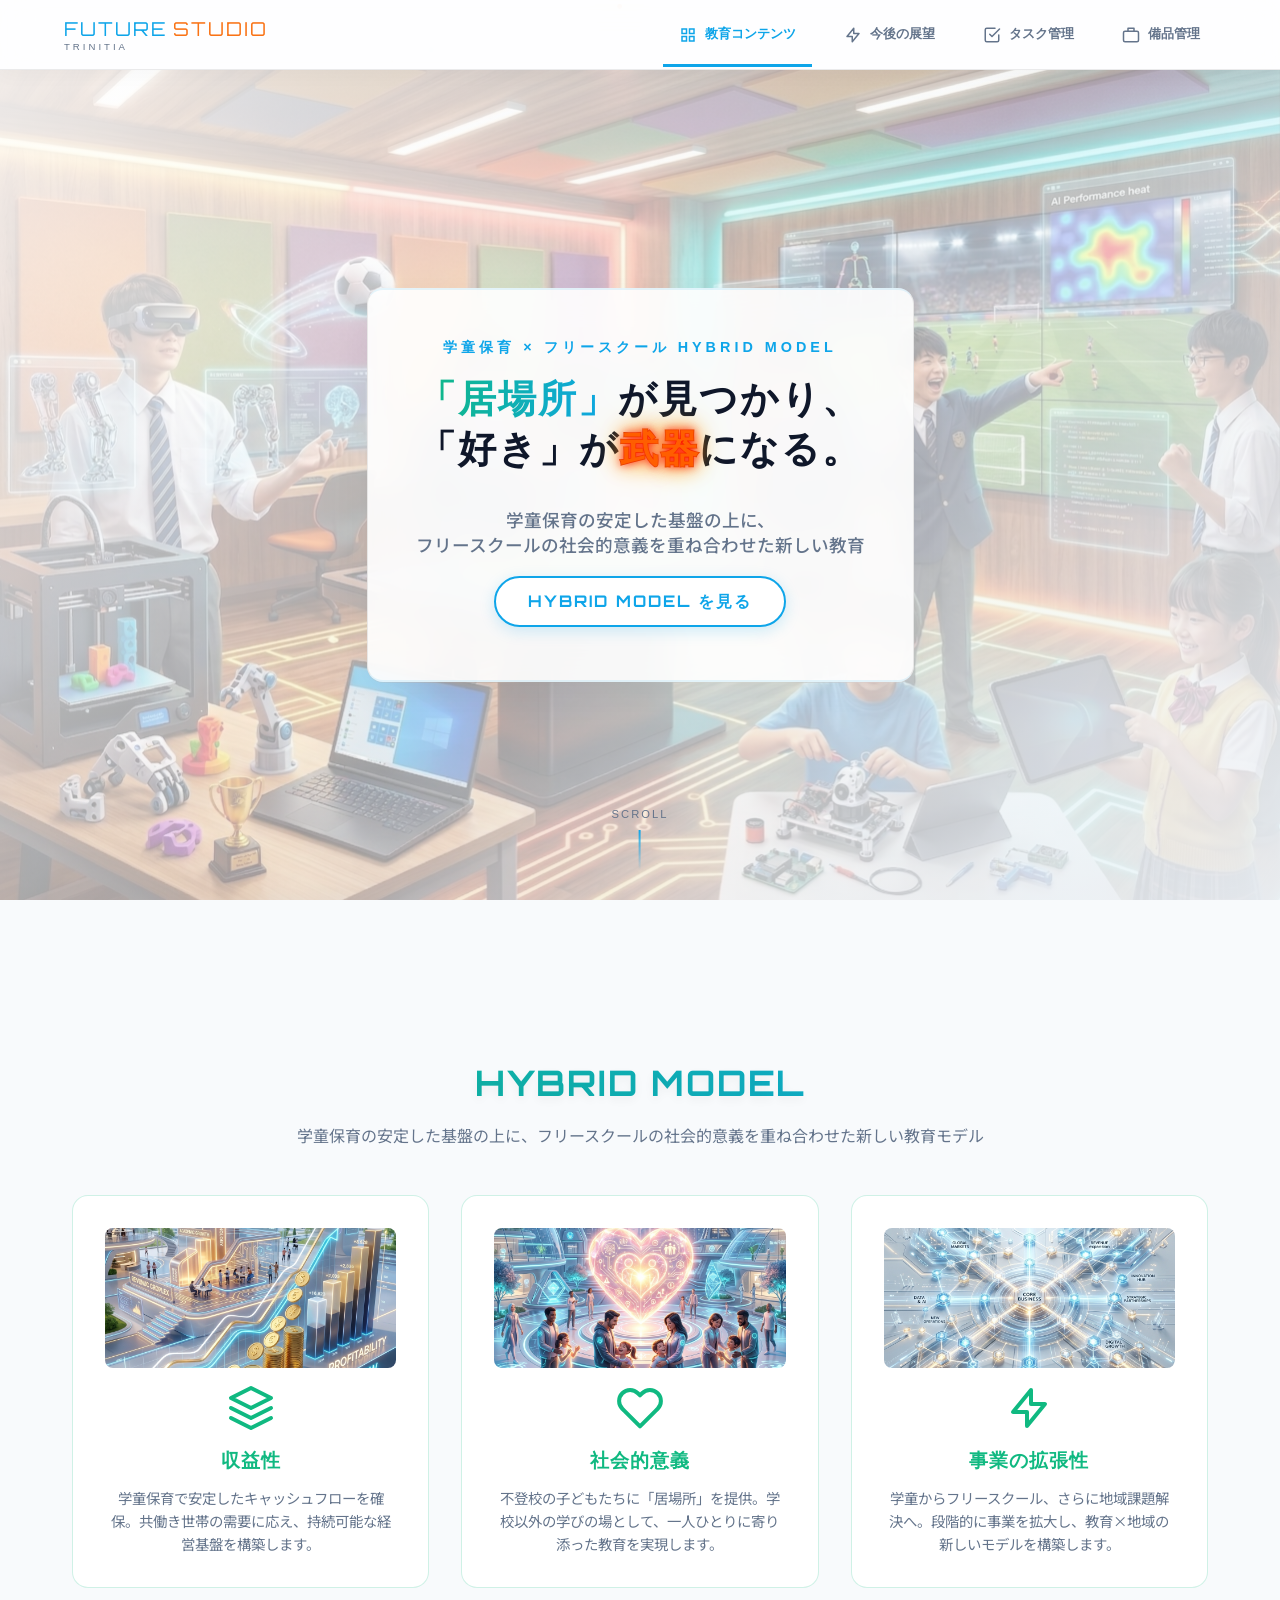
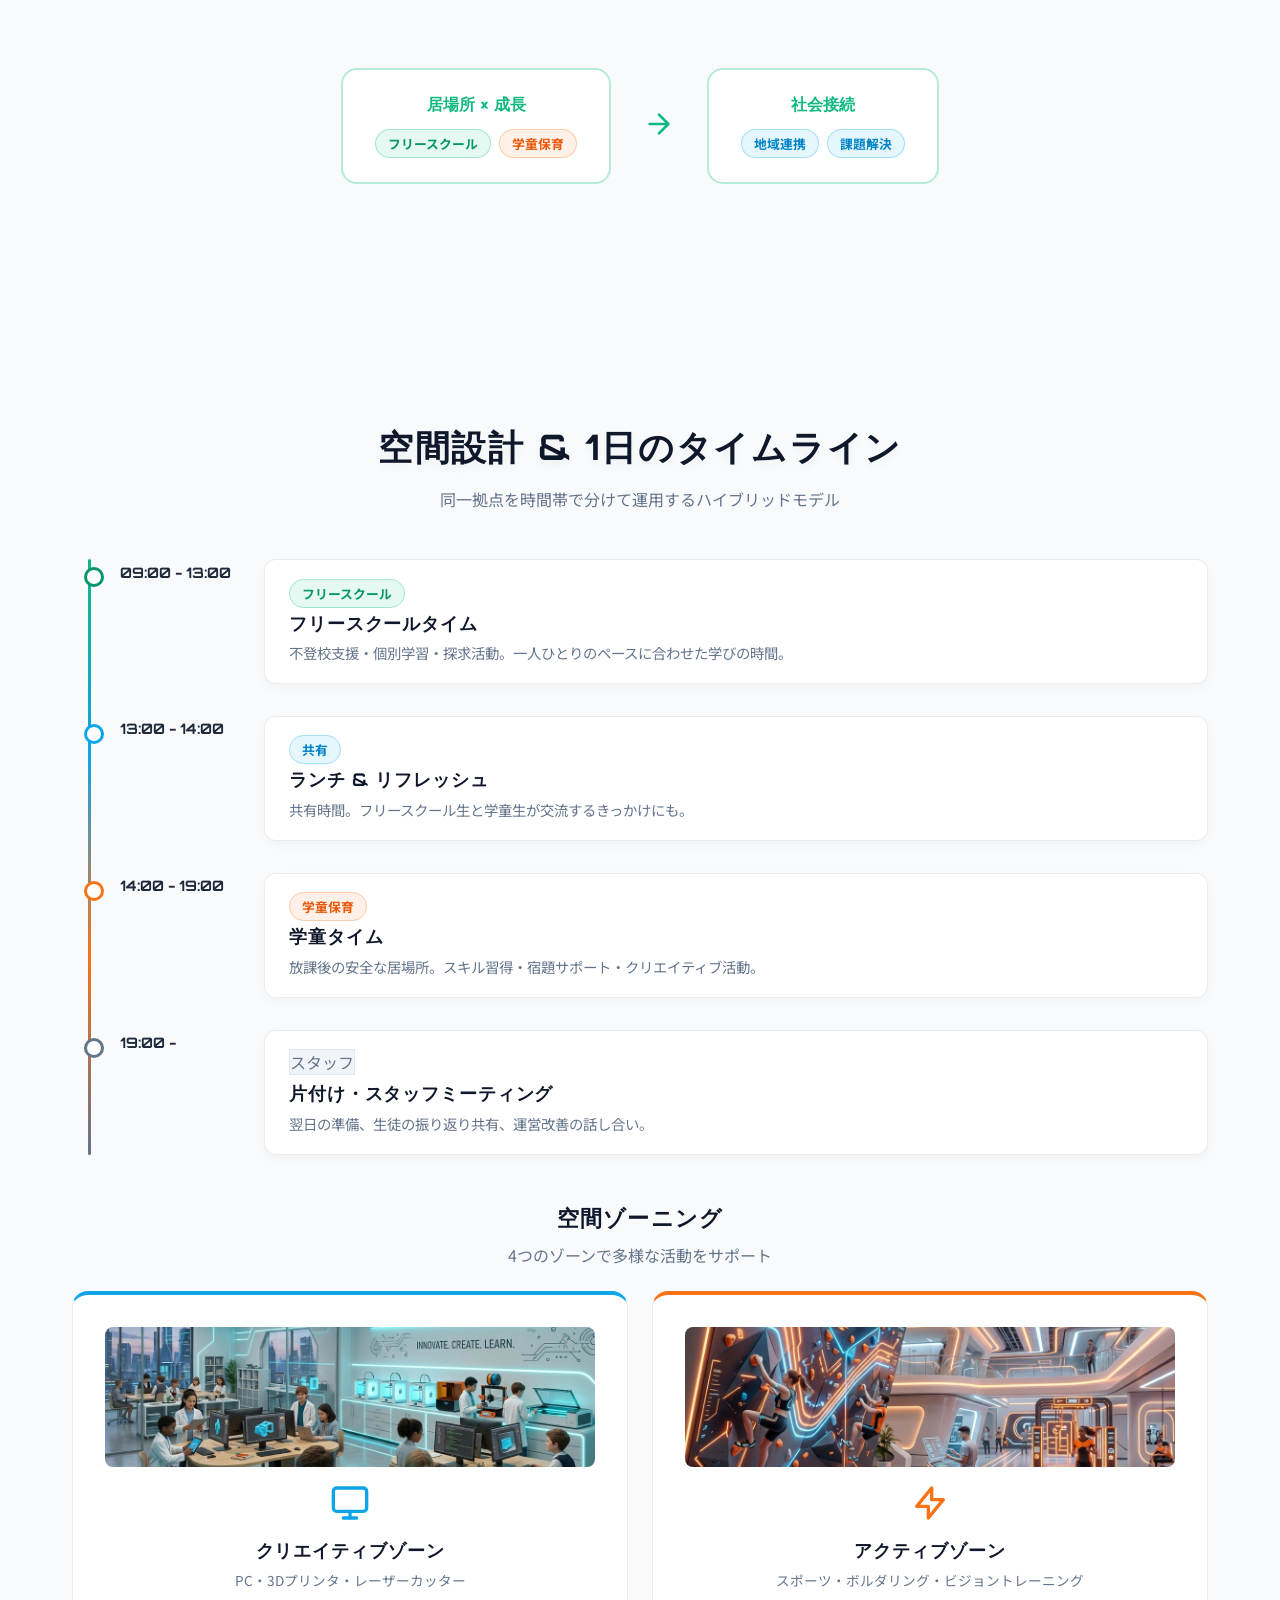
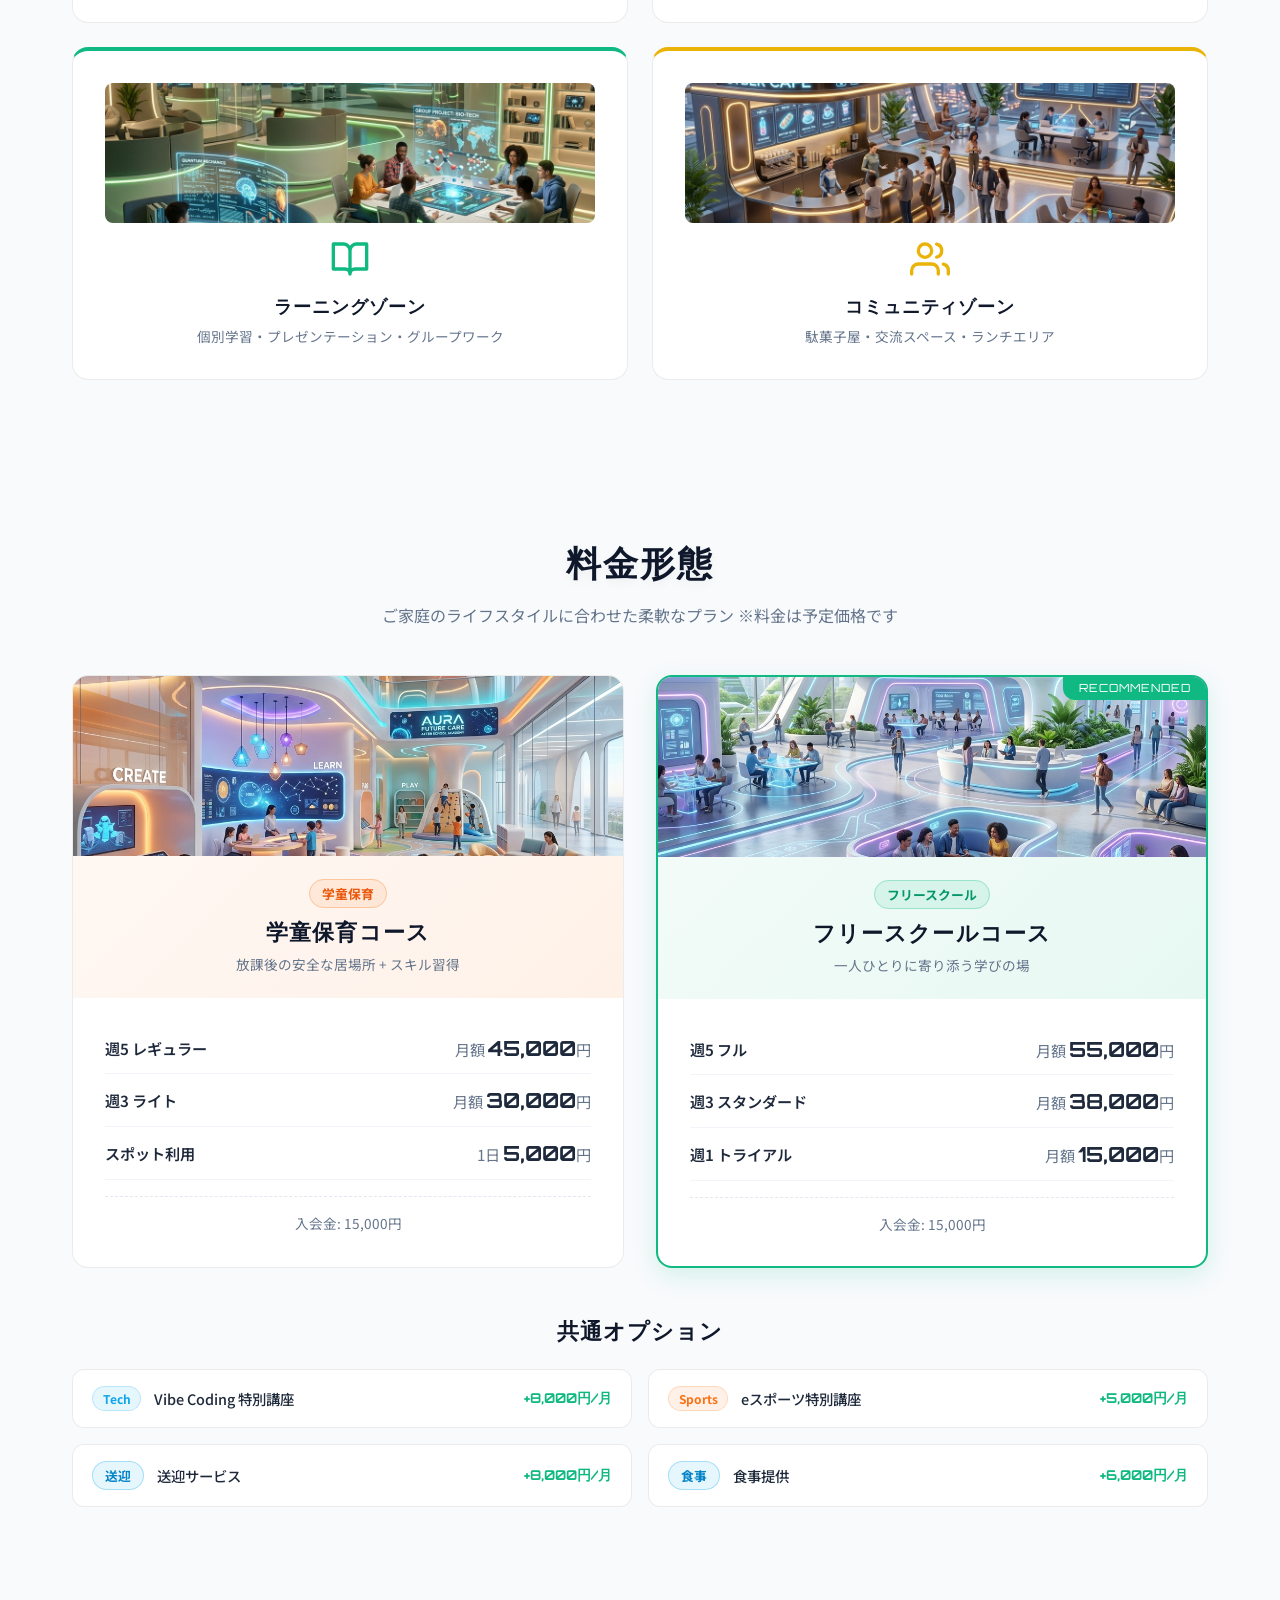
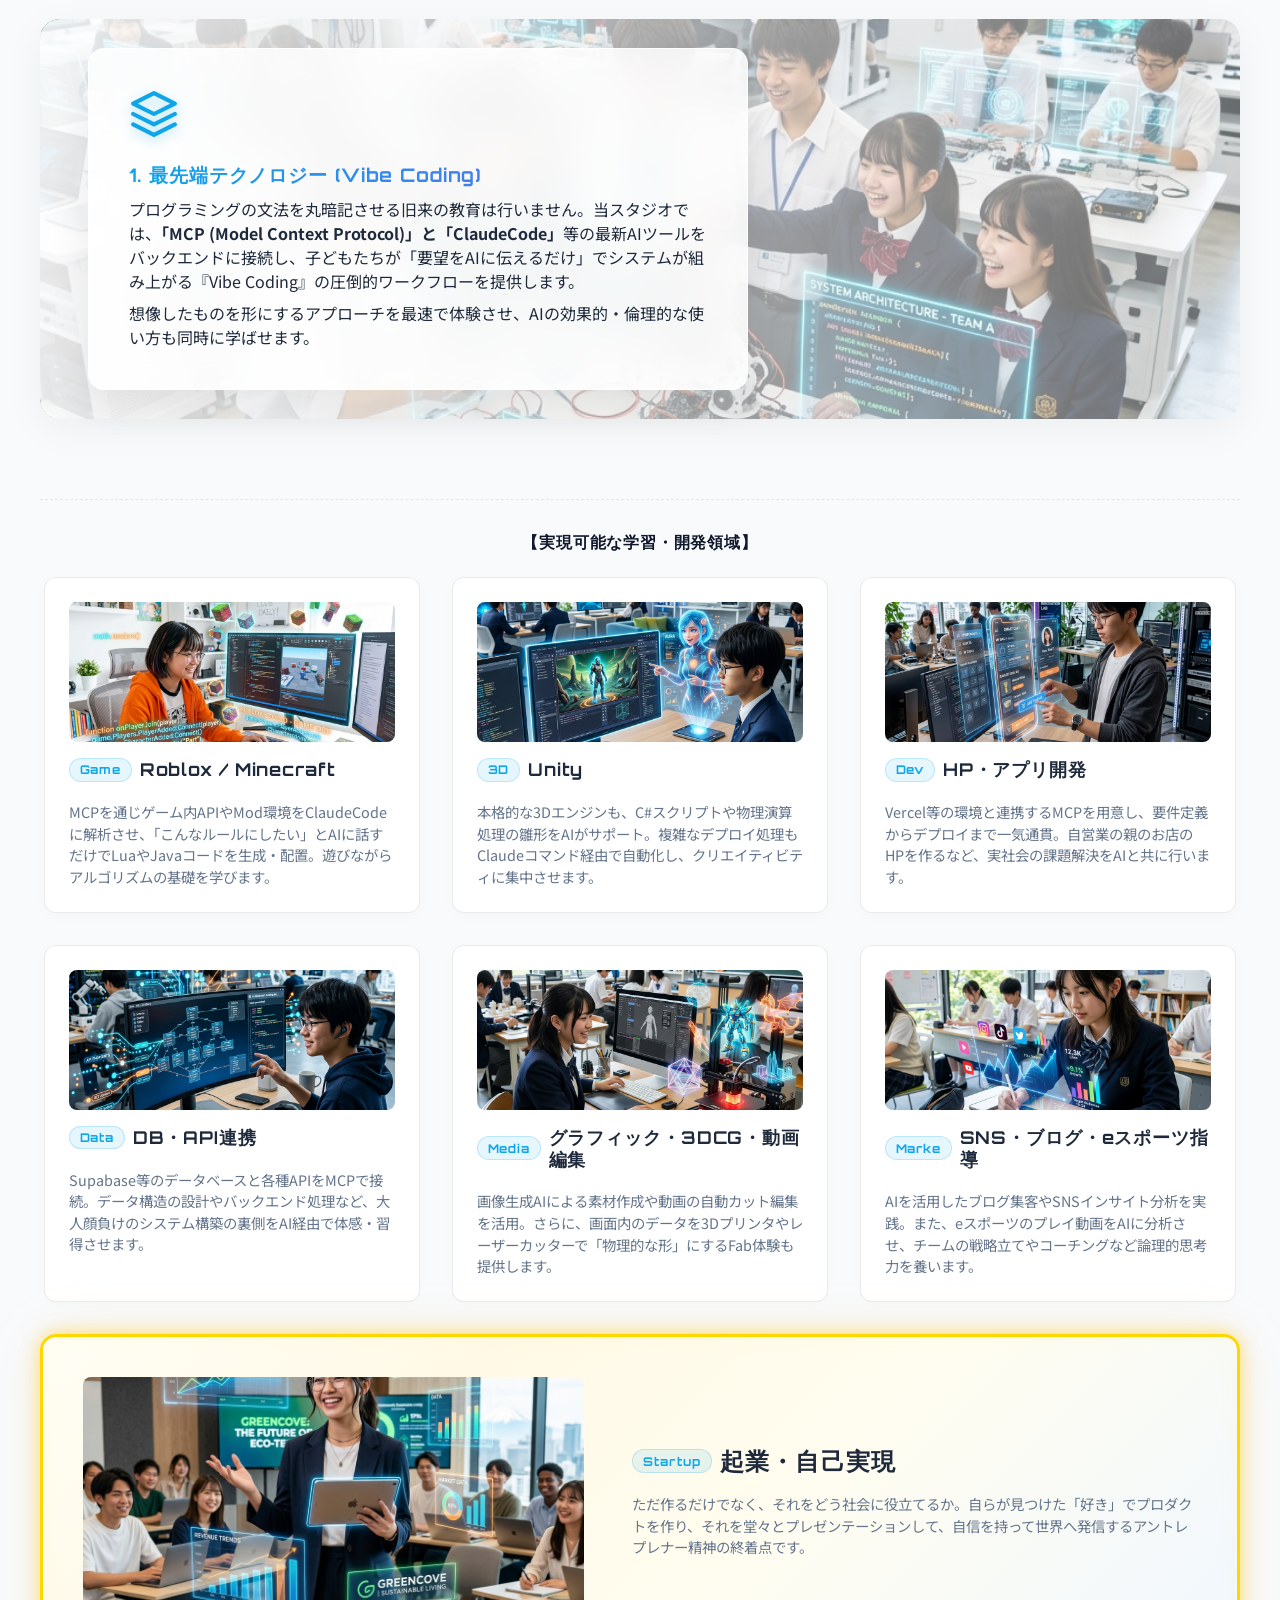
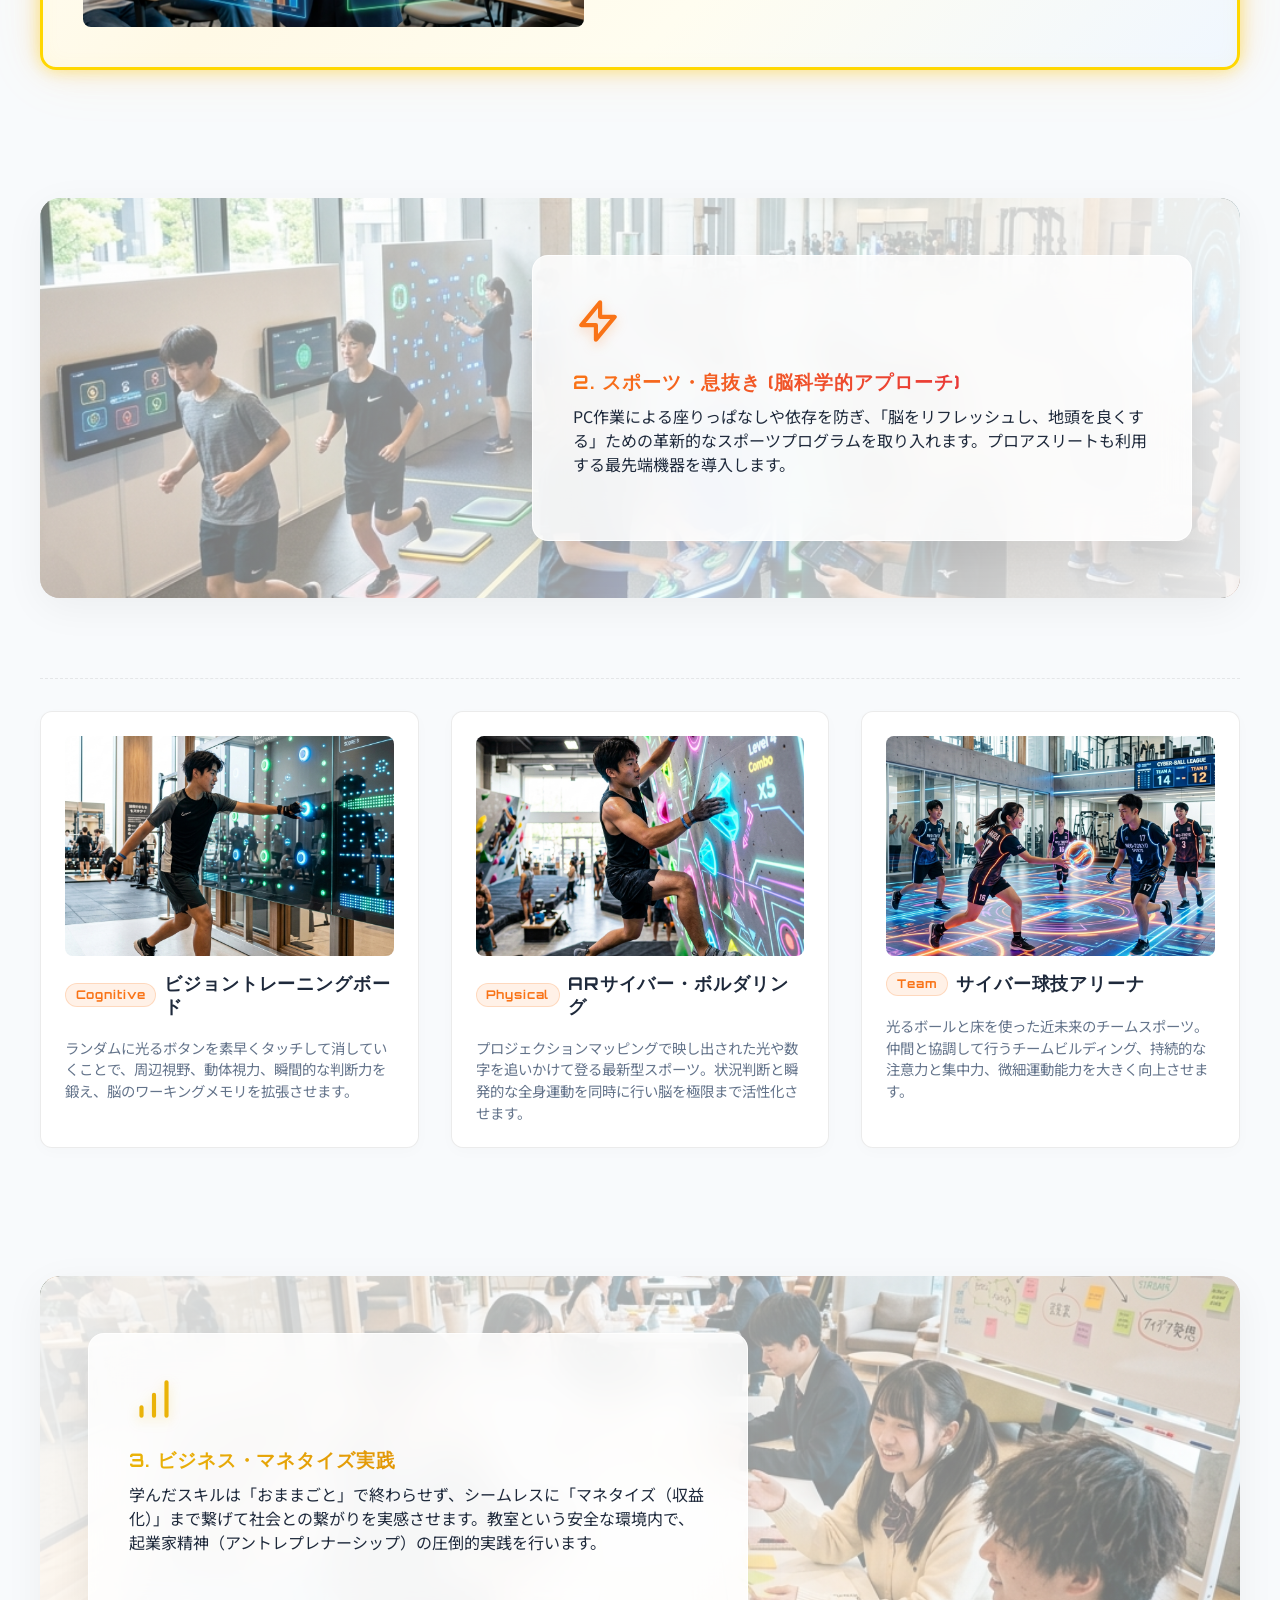
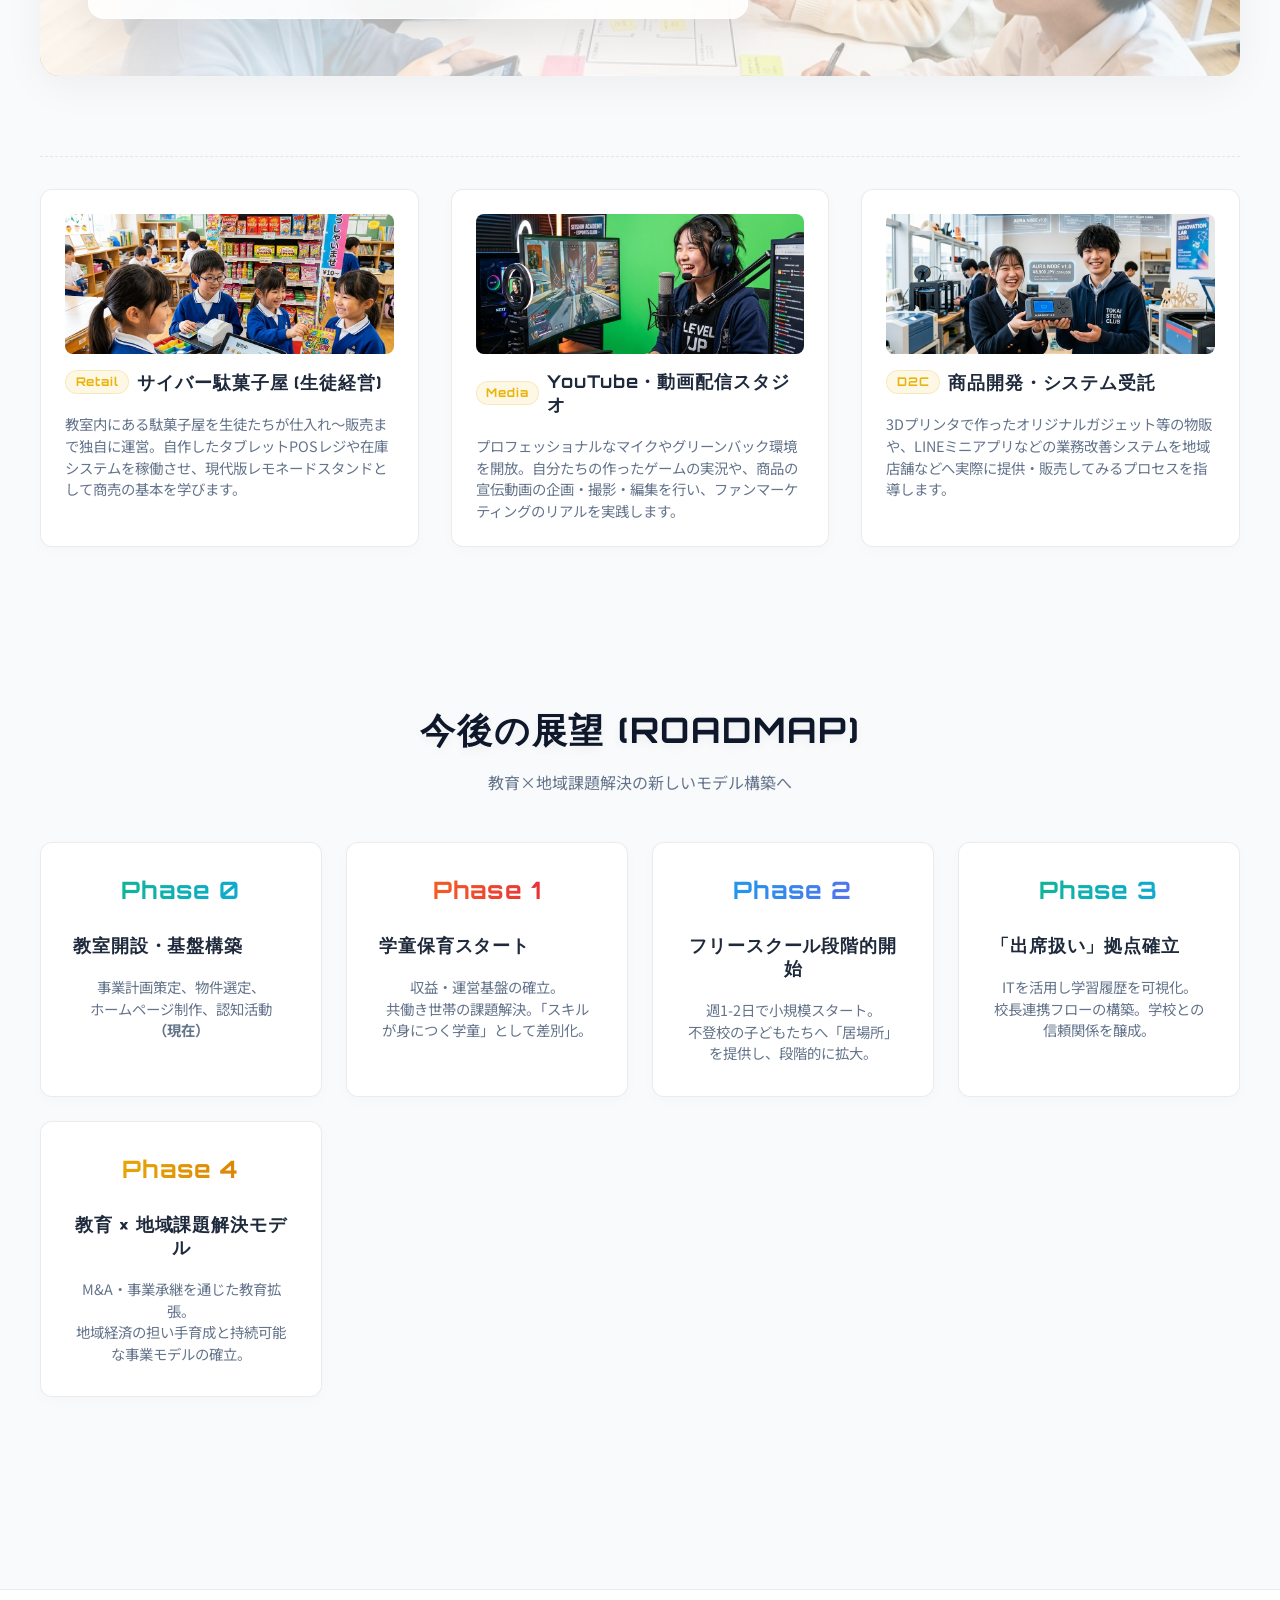
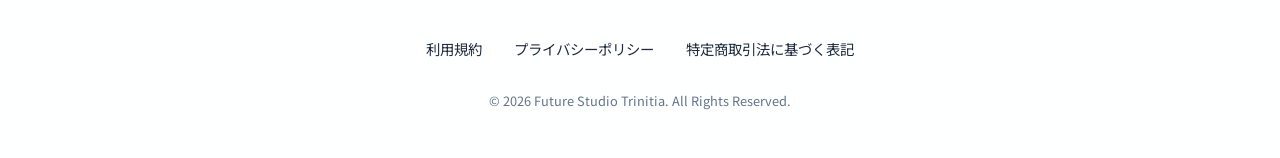
==== commit 50650075: "各ブロック（HYBRID MODEL, 空間ゾーニング, コース）に画像を挿入" ====
--- a/index.html
+++ b/index.html
@@ -96,6 +96,7 @@
           <!-- 3つの価値 -->
           <div class="hybrid-values-grid mb-4">
             <div class="hybrid-value-card">
+              <div class="card-img-wrapper"><img src="images/hybrid_profit.png" alt="収益性"></div>
               <div class="hybrid-value-icon">
                 <svg viewBox="0 0 24 24" fill="none"><path d="M12 2L2 7l10 5 10-5-10-5zM2 17l10 5 10-5M2 12l10 5 10-5" stroke="currentColor" stroke-width="2" stroke-linecap="round" stroke-linejoin="round"/></svg>
               </div>
@@ -103,6 +104,7 @@
               <p>学童保育で安定したキャッシュフローを確保。共働き世帯の需要に応え、持続可能な経営基盤を構築します。</p>
             </div>
             <div class="hybrid-value-card">
+              <div class="card-img-wrapper"><img src="images/hybrid_social.png" alt="社会的意義"></div>
               <div class="hybrid-value-icon">
                 <svg viewBox="0 0 24 24" fill="none"><path d="M20.84 4.61a5.5 5.5 0 00-7.78 0L12 5.67l-1.06-1.06a5.5 5.5 0 00-7.78 7.78l1.06 1.06L12 21.23l7.78-7.78 1.06-1.06a5.5 5.5 0 000-7.78z" stroke="currentColor" stroke-width="2" stroke-linecap="round" stroke-linejoin="round"/></svg>
               </div>
@@ -110,6 +112,7 @@
               <p>不登校の子どもたちに「居場所」を提供。学校以外の学びの場として、一人ひとりに寄り添った教育を実現します。</p>
             </div>
             <div class="hybrid-value-card">
+              <div class="card-img-wrapper"><img src="images/hybrid_scale.png" alt="事業の拡張性"></div>
               <div class="hybrid-value-icon">
                 <svg viewBox="0 0 24 24" fill="none"><path d="M13 10V3L4 14h7v7l9-11h-7z" stroke="currentColor" stroke-width="2" stroke-linecap="round" stroke-linejoin="round"/></svg>
               </div>
@@ -194,6 +197,7 @@
           </div>
           <div class="zone-grid">
             <div class="zone-card zone-creative">
+              <div class="card-img-wrapper"><img src="images/zone_creative.png" alt="クリエイティブゾーン"></div>
               <div class="zone-icon">
                 <svg viewBox="0 0 24 24" fill="none"><rect x="2" y="3" width="20" height="14" rx="2" stroke="currentColor" stroke-width="2"/><path d="M8 21h8M12 17v4" stroke="currentColor" stroke-width="2" stroke-linecap="round"/></svg>
               </div>
@@ -201,6 +205,7 @@
               <p>PC・3Dプリンタ・レーザーカッター</p>
             </div>
             <div class="zone-card zone-active">
+              <div class="card-img-wrapper"><img src="images/zone_active.png" alt="アクティブゾーン"></div>
               <div class="zone-icon">
                 <svg viewBox="0 0 24 24" fill="none"><path d="M13 10V3L4 14h7v7l9-11h-7z" stroke="currentColor" stroke-width="2" stroke-linecap="round" stroke-linejoin="round"/></svg>
               </div>
@@ -208,6 +213,7 @@
               <p>スポーツ・ボルダリング・ビジョントレーニング</p>
             </div>
             <div class="zone-card zone-learning">
+              <div class="card-img-wrapper"><img src="images/zone_learning.png" alt="ラーニングゾーン"></div>
               <div class="zone-icon">
                 <svg viewBox="0 0 24 24" fill="none"><path d="M2 3h6a4 4 0 014 4v14a3 3 0 00-3-3H2V3zM22 3h-6a4 4 0 00-4 4v14a3 3 0 013-3h7V3z" stroke="currentColor" stroke-width="2" stroke-linecap="round" stroke-linejoin="round"/></svg>
               </div>
@@ -215,6 +221,7 @@
               <p>個別学習・プレゼンテーション・グループワーク</p>
             </div>
             <div class="zone-card zone-community">
+              <div class="card-img-wrapper"><img src="images/zone_community.png" alt="コミュニティゾーン"></div>
               <div class="zone-icon">
                 <svg viewBox="0 0 24 24" fill="none"><path d="M17 21v-2a4 4 0 00-4-4H5a4 4 0 00-4 4v2M9 11a4 4 0 100-8 4 4 0 000 8zM23 21v-2a4 4 0 00-3-3.87M16 3.13a4 4 0 010 7.75" stroke="currentColor" stroke-width="2" stroke-linecap="round" stroke-linejoin="round"/></svg>
               </div>
@@ -236,6 +243,7 @@
           <div class="pricing-grid mb-4">
             <!-- 学童保育コース -->
             <div class="pricing-card">
+              <div class="card-img-wrapper"><img src="images/course_gakudo.png" alt="学童保育コース"></div>
               <div class="pricing-header pricing-header-gakudo">
                 <span class="badge-gakudo">学童保育</span>
                 <h3>学童保育コース</h3>
@@ -261,6 +269,7 @@
             <!-- フリースクールコース -->
             <div class="pricing-card pricing-card-recommended">
               <div class="pricing-recommended-label">RECOMMENDED</div>
+              <div class="card-img-wrapper"><img src="images/course_free.png" alt="フリースクールコース"></div>
               <div class="pricing-header pricing-header-freeschool">
                 <span class="badge-freeschool">フリースクール</span>
                 <h3>フリースクールコース</h3>
--- a/style.css
+++ b/style.css
@@ -616,6 +616,27 @@
   line-height: 1.5;
 }
 
+/* Card Image Wrapper (for Hybrid, Zone, Pricing cards) */
+.card-img-wrapper {
+  width: 100%;
+  height: 140px;
+  border-radius: 8px;
+  overflow: hidden;
+  background: #f1f5f9;
+  margin-bottom: 1rem;
+}
+.card-img-wrapper img {
+  width: 100%;
+  height: 100%;
+  object-fit: cover;
+  transition: transform 0.4s ease;
+}
+.hybrid-value-card:hover .card-img-wrapper img,
+.zone-card:hover .card-img-wrapper img,
+.pricing-card:hover .card-img-wrapper img {
+  transform: scale(1.05);
+}
+
 .badge-tech {
   background: rgba(14, 165, 233, 0.1);
   color: var(--color-tech);
@@ -1128,6 +1149,14 @@
   overflow: hidden;
   transition: 0.3s;
   position: relative;
+  display: flex;
+  flex-direction: column;
+}
+
+.pricing-card .card-img-wrapper {
+  border-radius: 0;
+  height: 180px;
+  margin-bottom: 0;
 }
 
 .pricing-card:hover {
@@ -1154,7 +1183,7 @@
 }
 
 .pricing-header {
-  padding: 2rem;
+  padding: 1.5rem 2rem;
   text-align: center;
 }
 
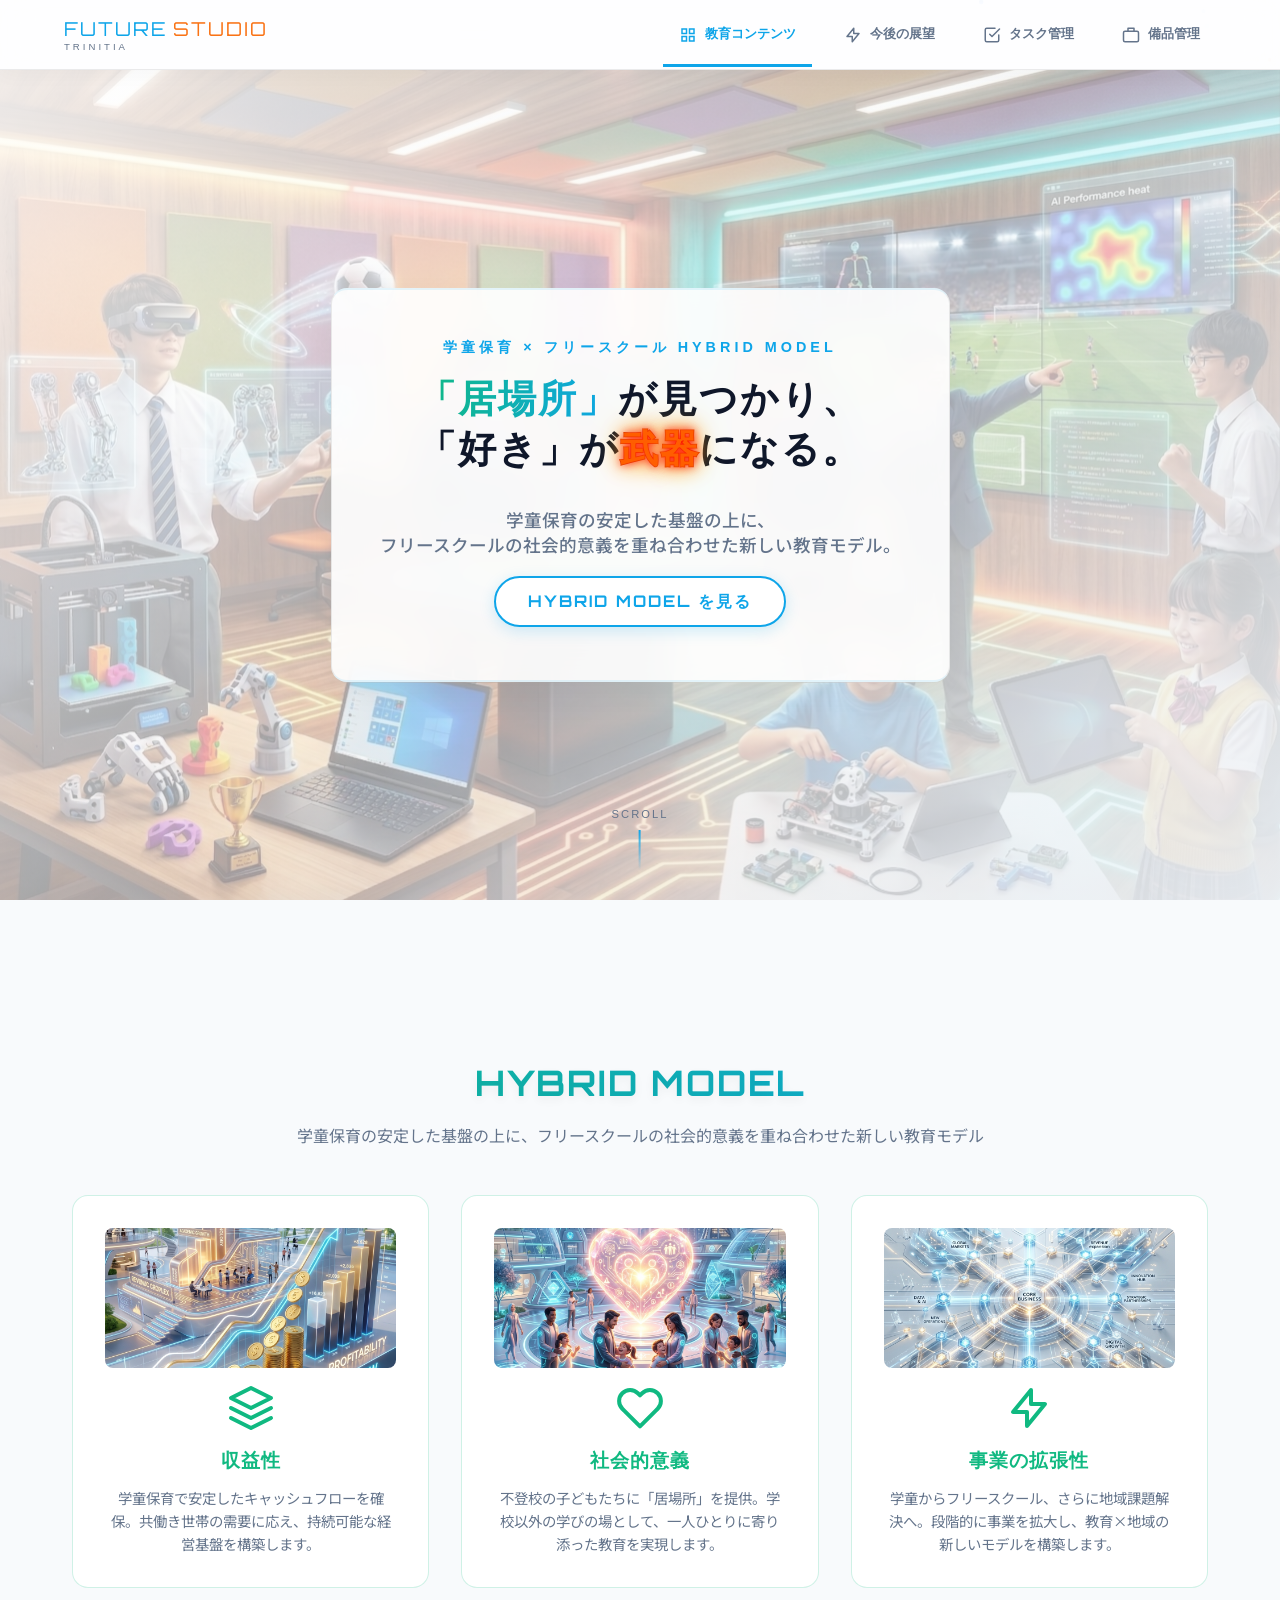
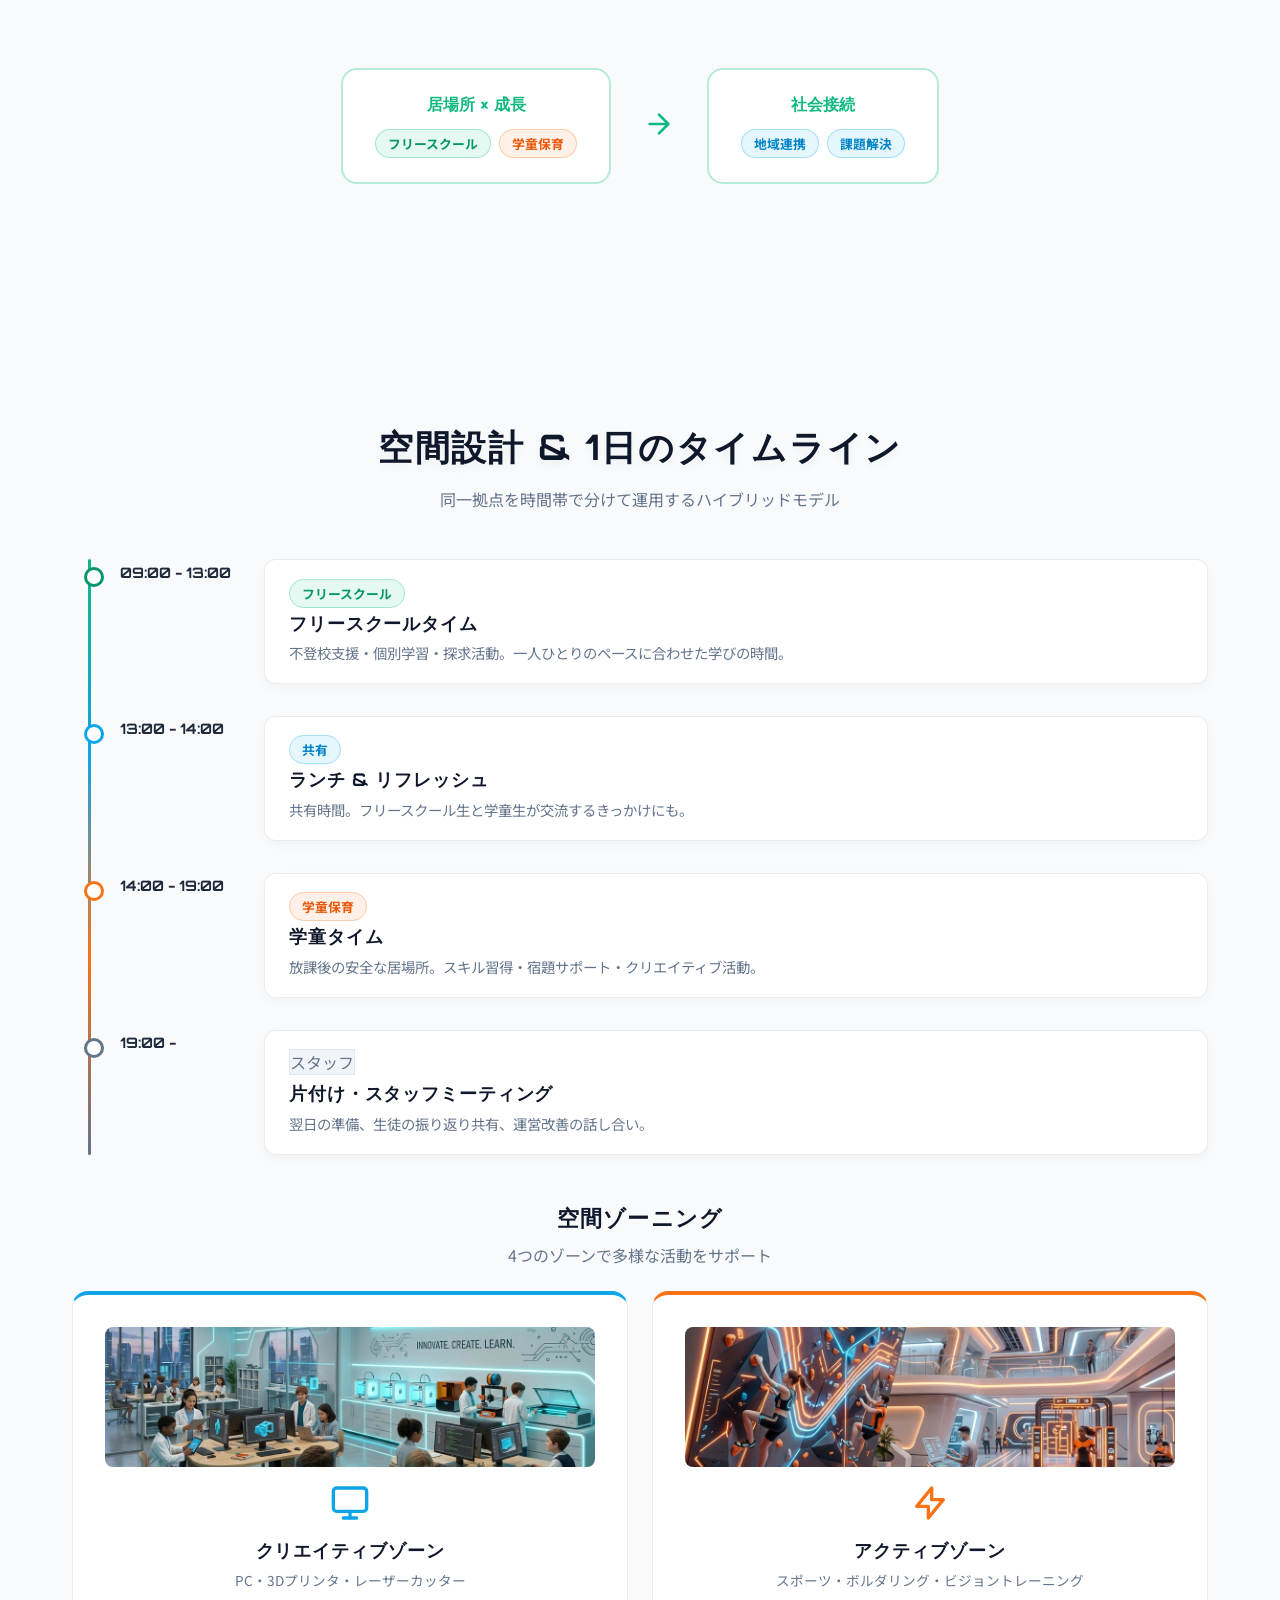
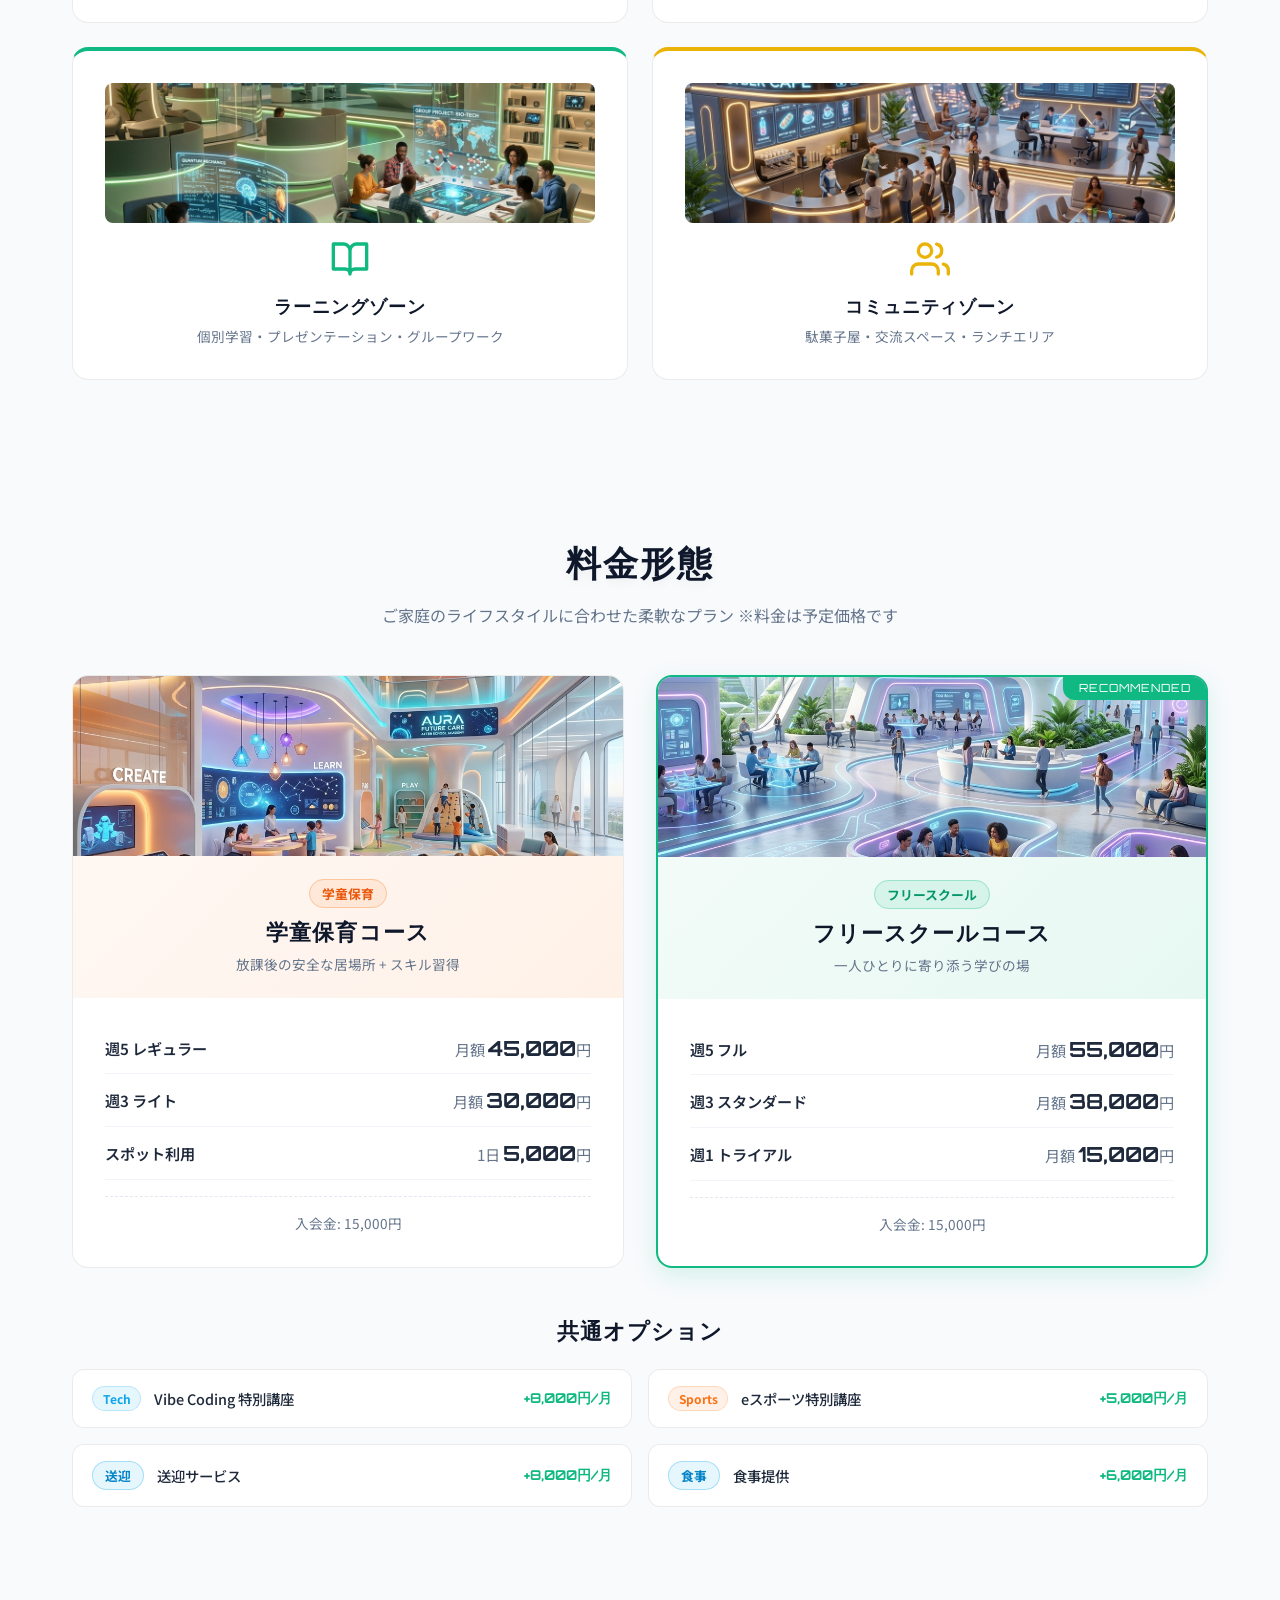
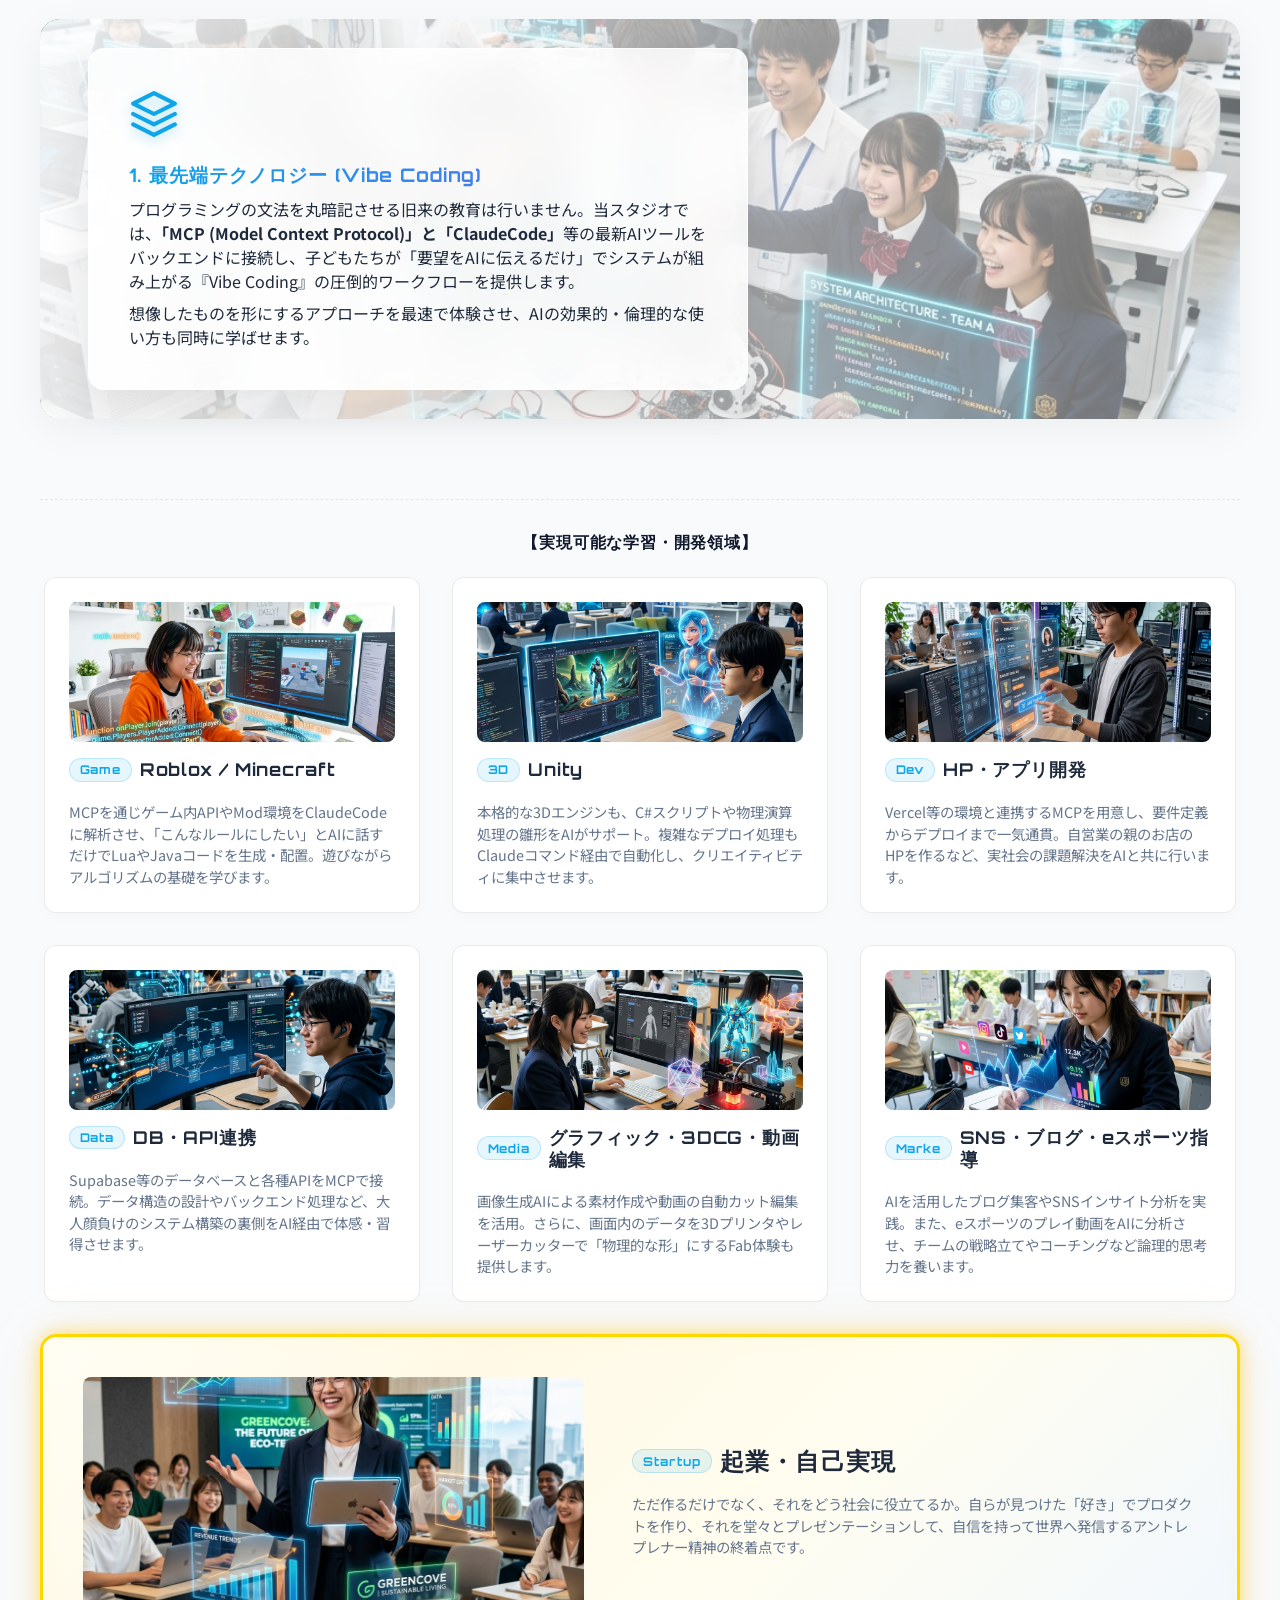
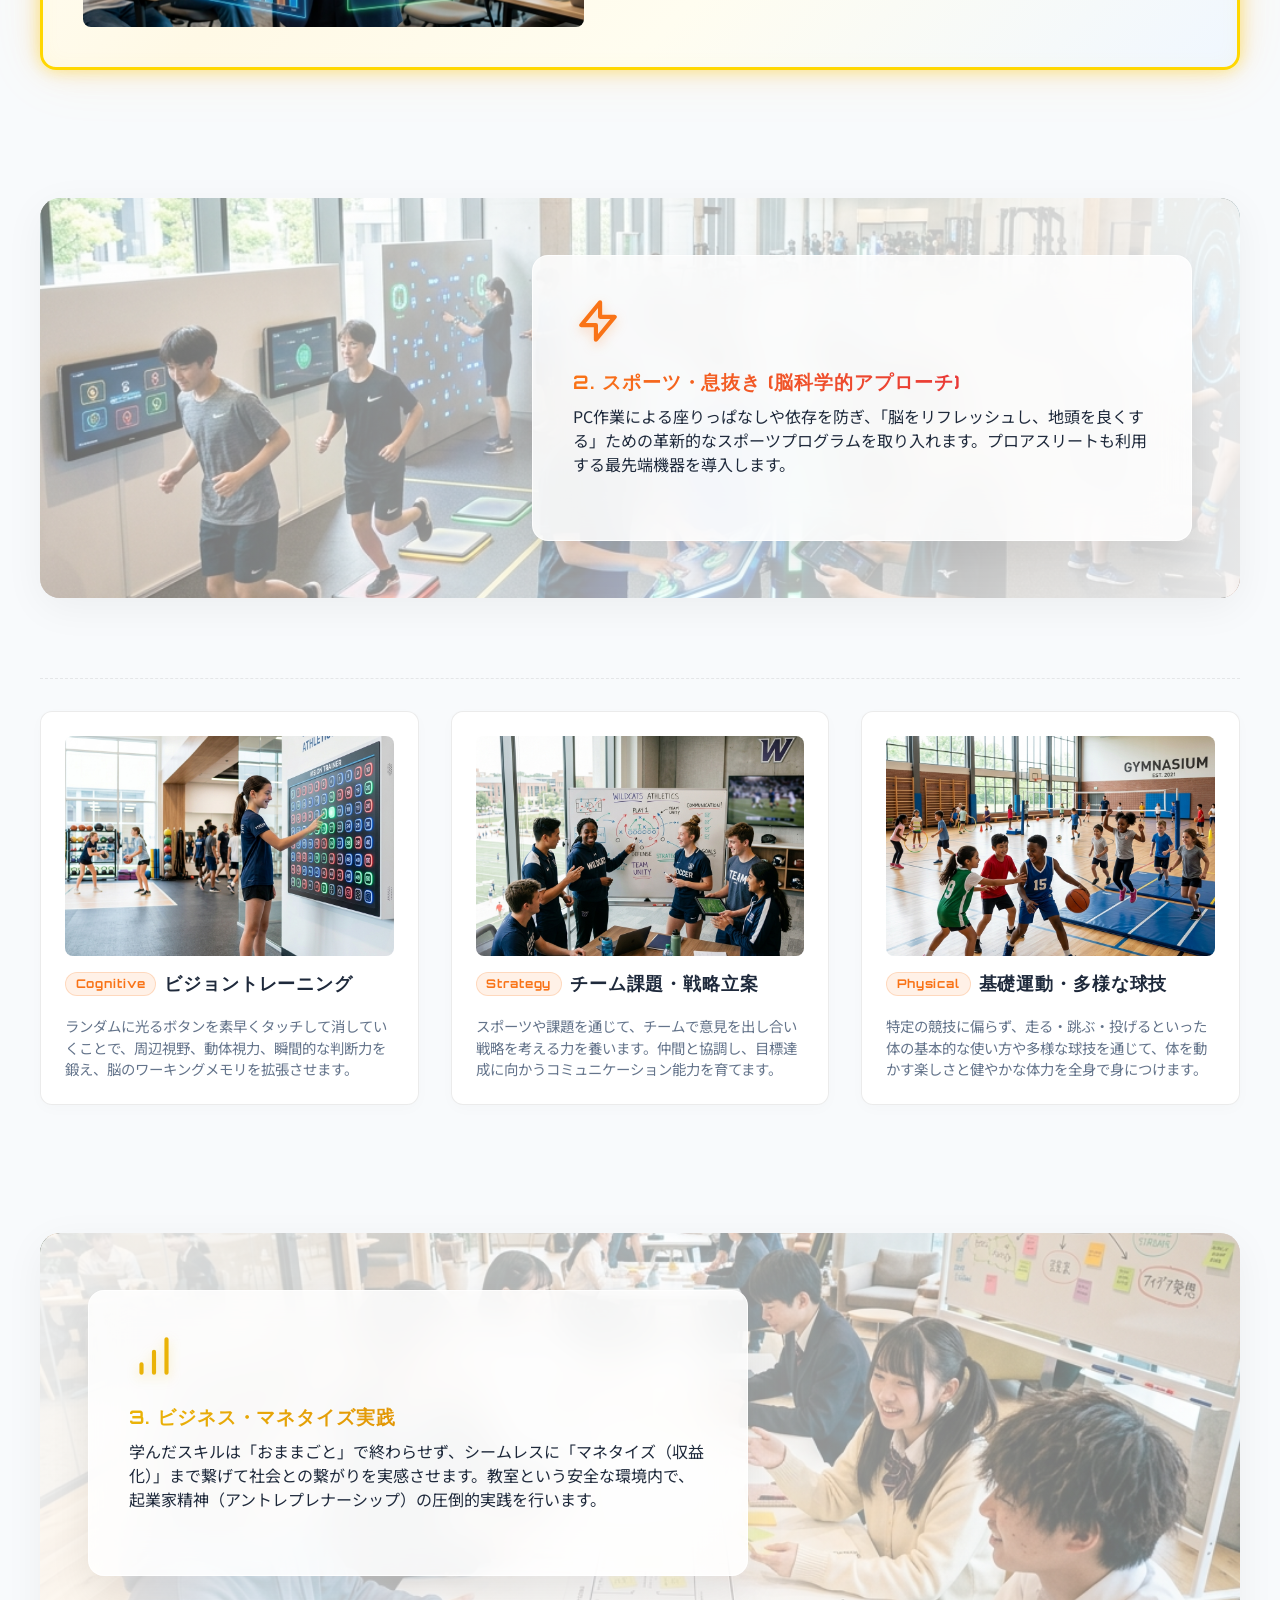
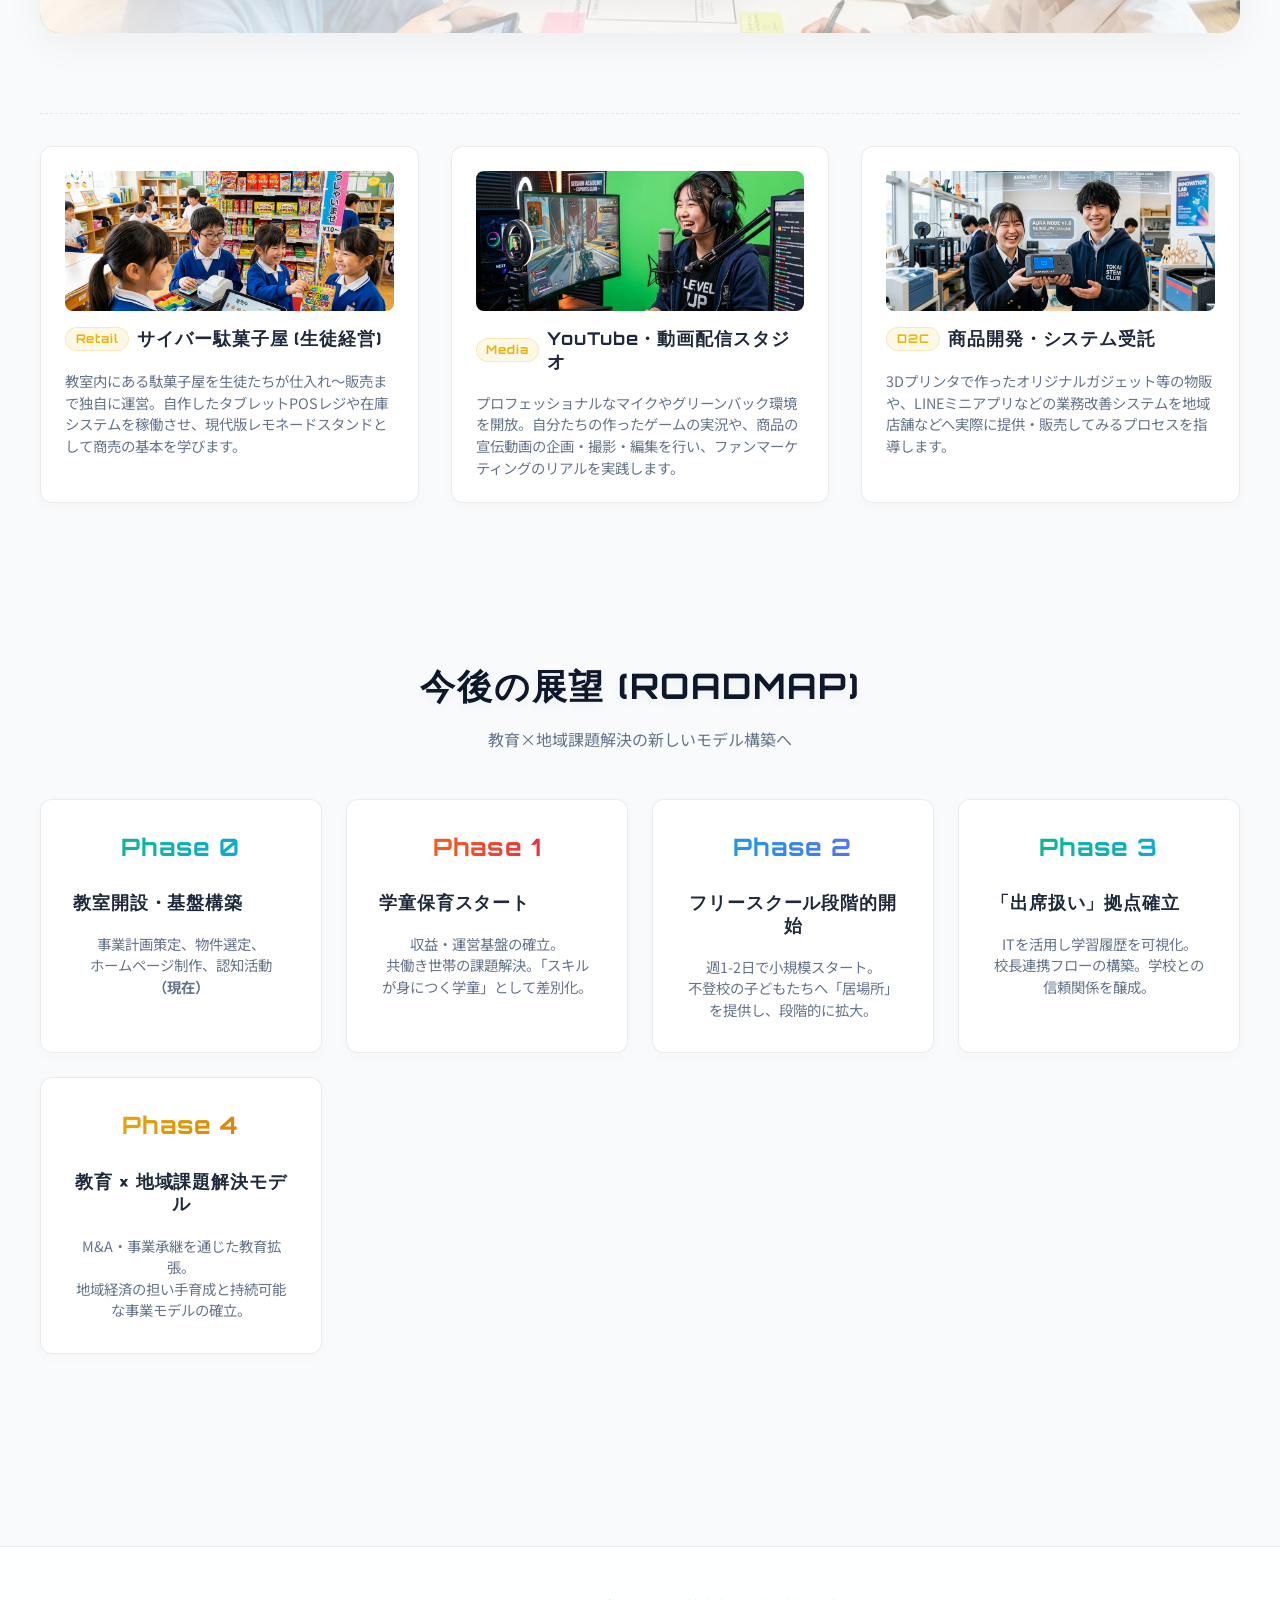
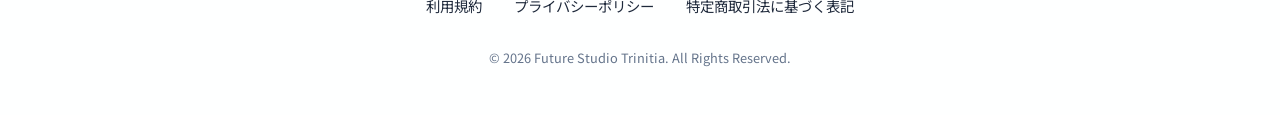
==== commit b7edb1a2: "スポーツセクションを現実的なスポーツ＆コミュニケーション路線に変更" ====
--- a/index.html
+++ b/index.html
@@ -405,21 +405,21 @@
           </div>
 
           <div class="catalog-section" id="sports-catalog">
-            <div class="catalog-grid grid-2">
-              <div class="catalog-item">
-                <div class="img-wrapper" style="height: 220px;"><img src="images/jp_sports_vision.png" alt="ビジョントレーニング"></div>
-                <h4><span class="badge-sports">Cognitive</span> ビジョントレーニングボード</h4>
+            <div class="catalog-grid grid-3">
+              <div class="catalog-item">
+                <div class="img-wrapper" style="height: 220px;"><img src="images/sports_vision.png" alt="ビジョントレーニング"></div>
+                <h4><span class="badge-sports">Cognitive</span> ビジョントレーニング</h4>
                 <p>ランダムに光るボタンを素早くタッチして消していくことで、周辺視野、動体視力、瞬間的な判断力を鍛え、脳のワーキングメモリを拡張させます。</p>
               </div>
               <div class="catalog-item">
-                <div class="img-wrapper" style="height: 220px;"><img src="images/jp_sports_boulder.png" alt="ARサイバーボルダリング"></div>
-                <h4><span class="badge-sports">Physical</span> ARサイバー・ボルダリング</h4>
-                <p>プロジェクションマッピングで映し出された光や数字を追いかけて登る最新型スポーツ。状況判断と瞬発的な全身運動を同時に行い脳を極限まで活性化させます。</p>
-              </div>
-              <div class="catalog-item">
-                <div class="img-wrapper" style="height: 220px;"><img src="images/jp_sports_ball.png" alt="サイバー球技"></div>
-                <h4><span class="badge-sports">Team</span> サイバー球技アリーナ</h4>
-                <p>光るボールと床を使った近未来のチームスポーツ。仲間と協調して行うチームビルディング、持続的な注意力と集中力、微細運動能力を大きく向上させます。</p>
+                <div class="img-wrapper" style="height: 220px;"><img src="images/sports_strategy.png" alt="話し合い・戦略立案"></div>
+                <h4><span class="badge-sports">Strategy</span> チーム課題・戦略立案</h4>
+                <p>スポーツや課題を通じて、チームで意見を出し合い戦略を考える力を養います。仲間と協調し、目標達成に向かうコミュニケーション能力を育てます。</p>
+              </div>
+              <div class="catalog-item">
+                <div class="img-wrapper" style="height: 220px;"><img src="images/sports_basic.png" alt="基礎運動・多様な球技"></div>
+                <h4><span class="badge-sports">Physical</span> 基礎運動・多様な球技</h4>
+                <p>特定の競技に偏らず、走る・跳ぶ・投げるといった体の基本的な使い方や多様な球技を通じて、体を動かす楽しさと健やかな体力を全身で身につけます。</p>
               </div>
             </div>
           </div>
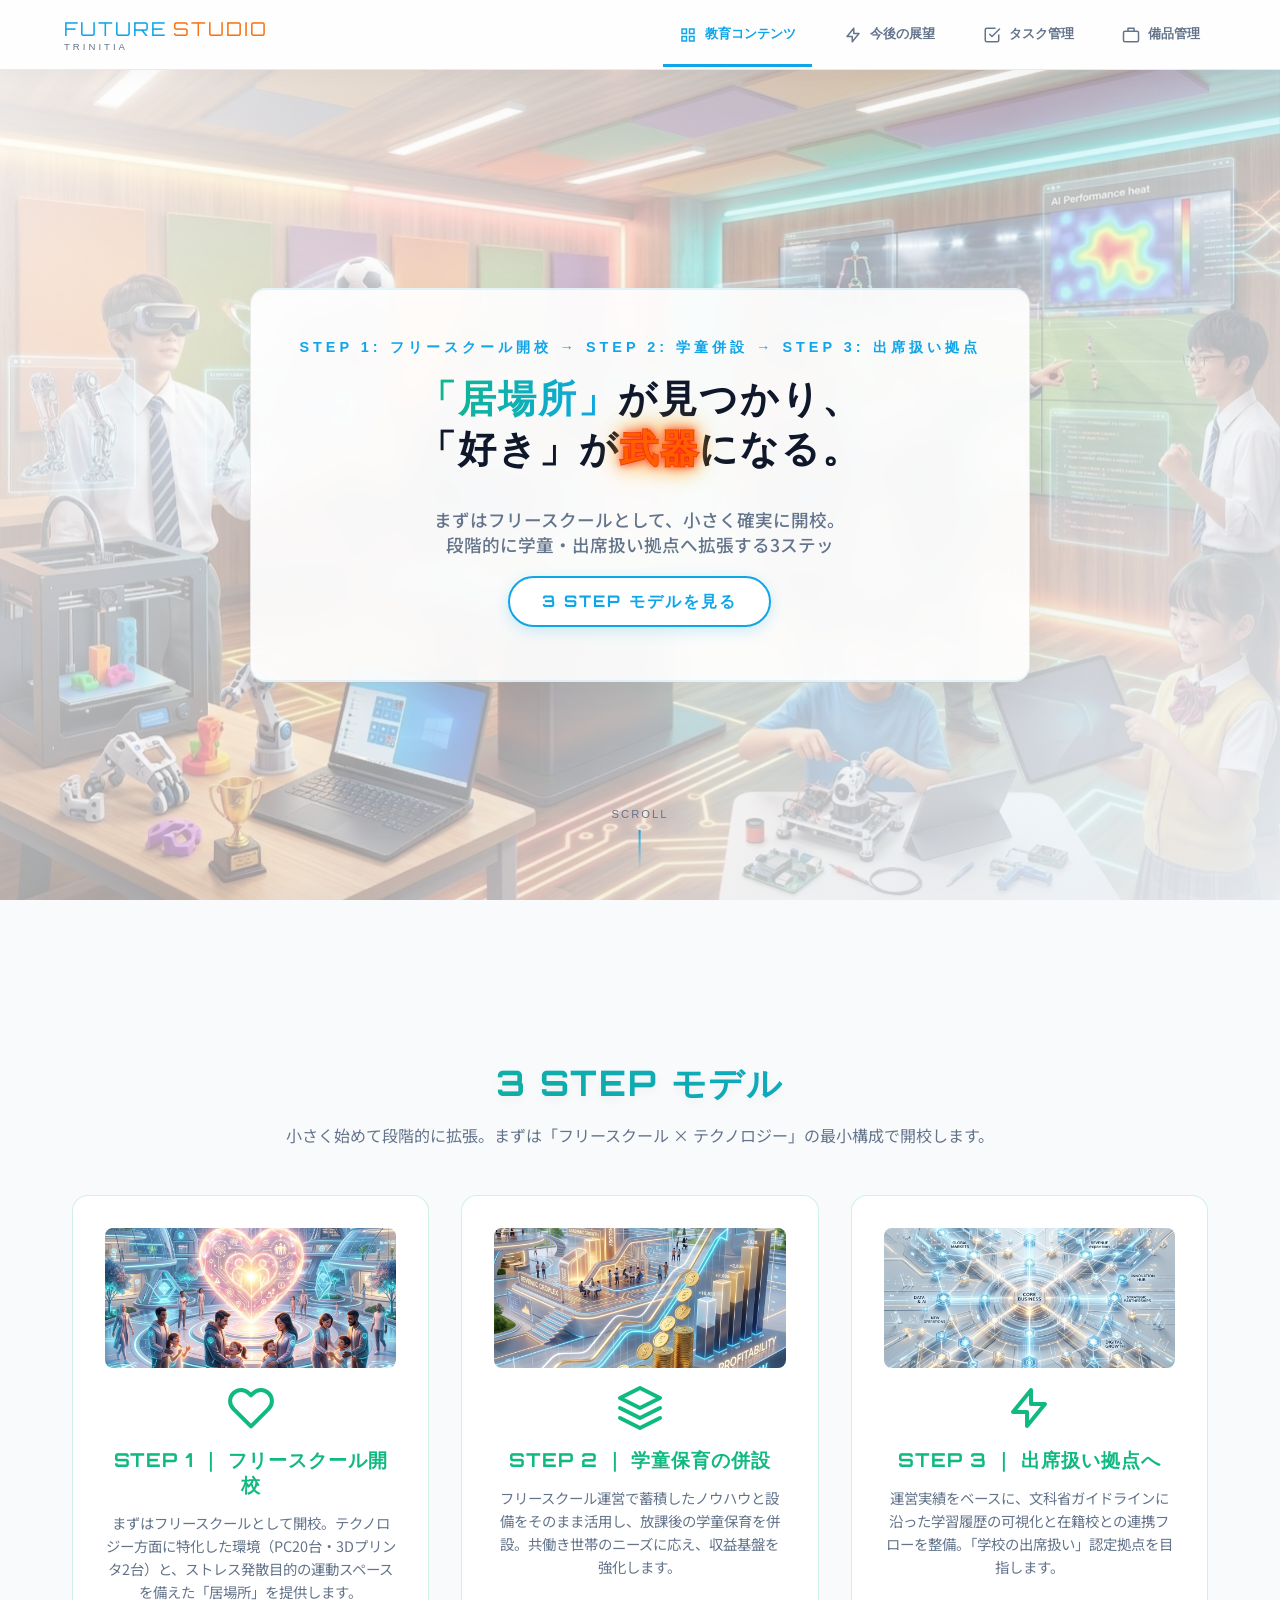
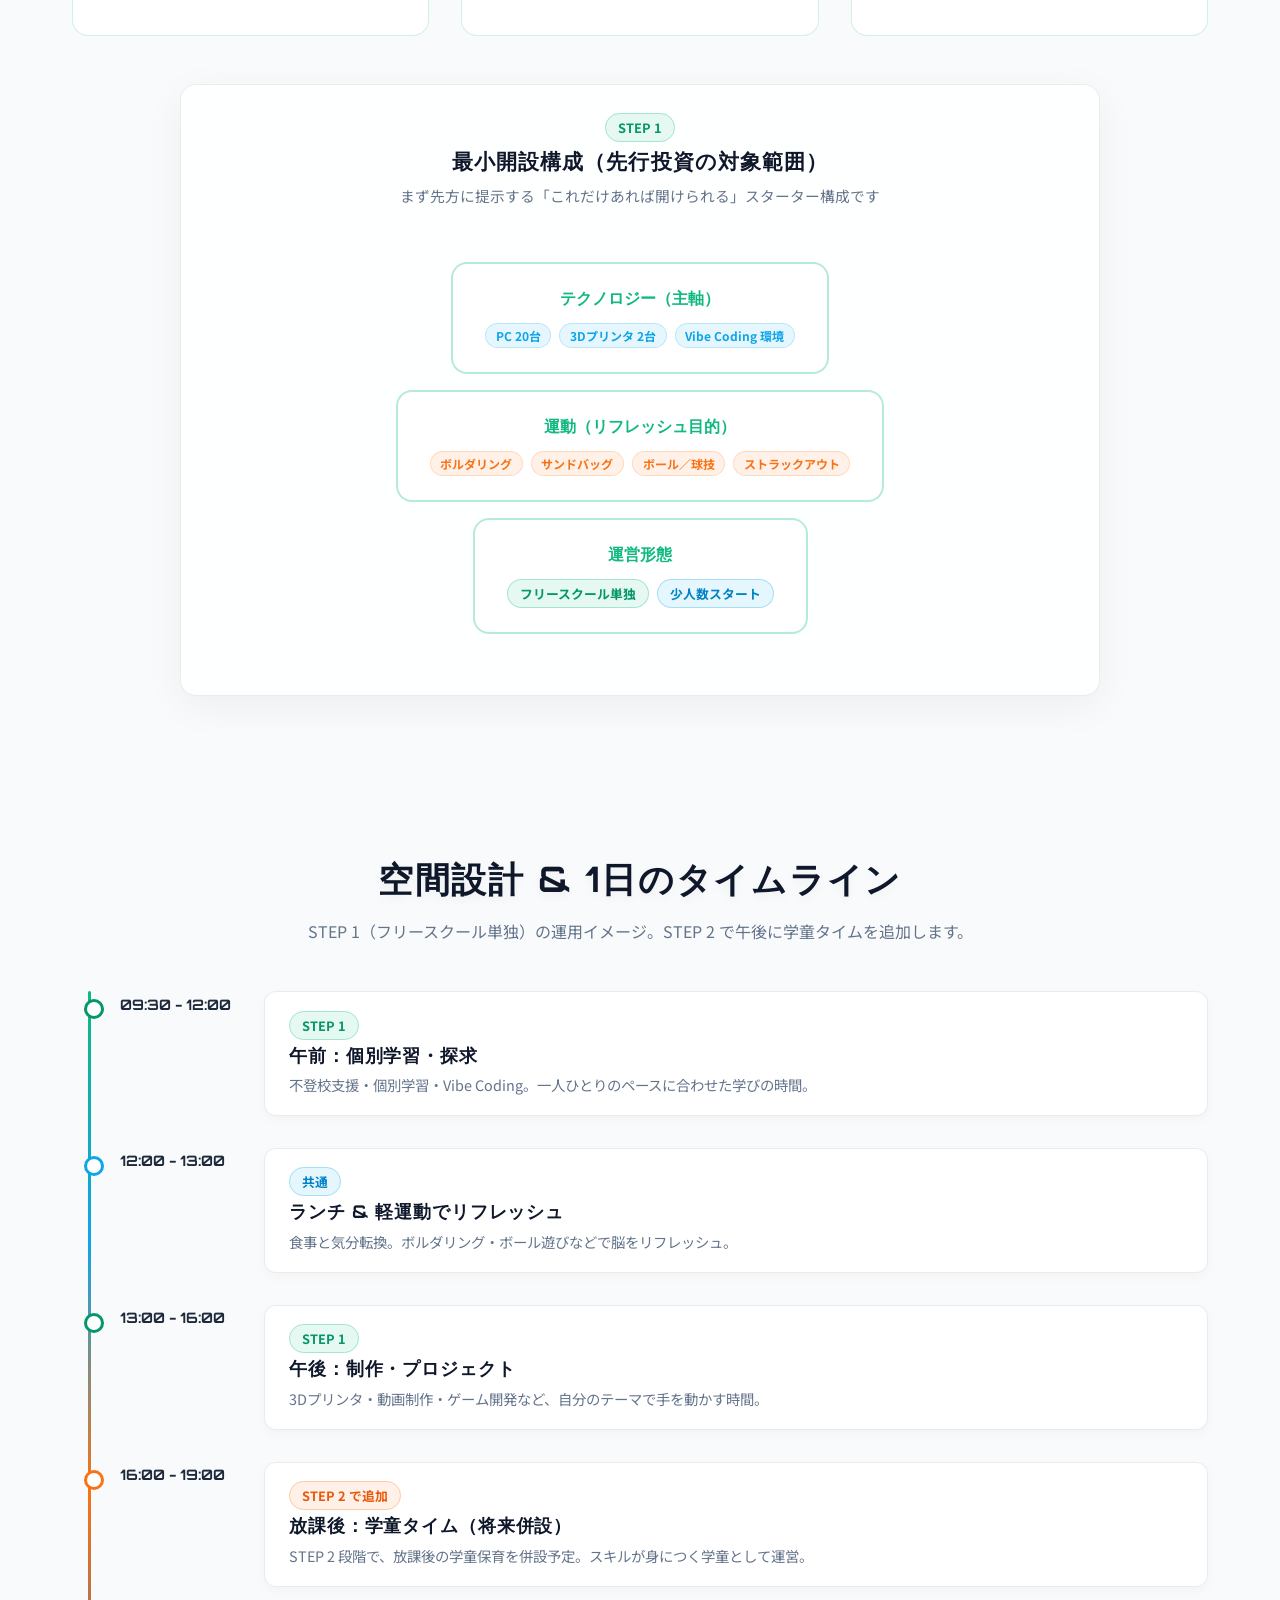
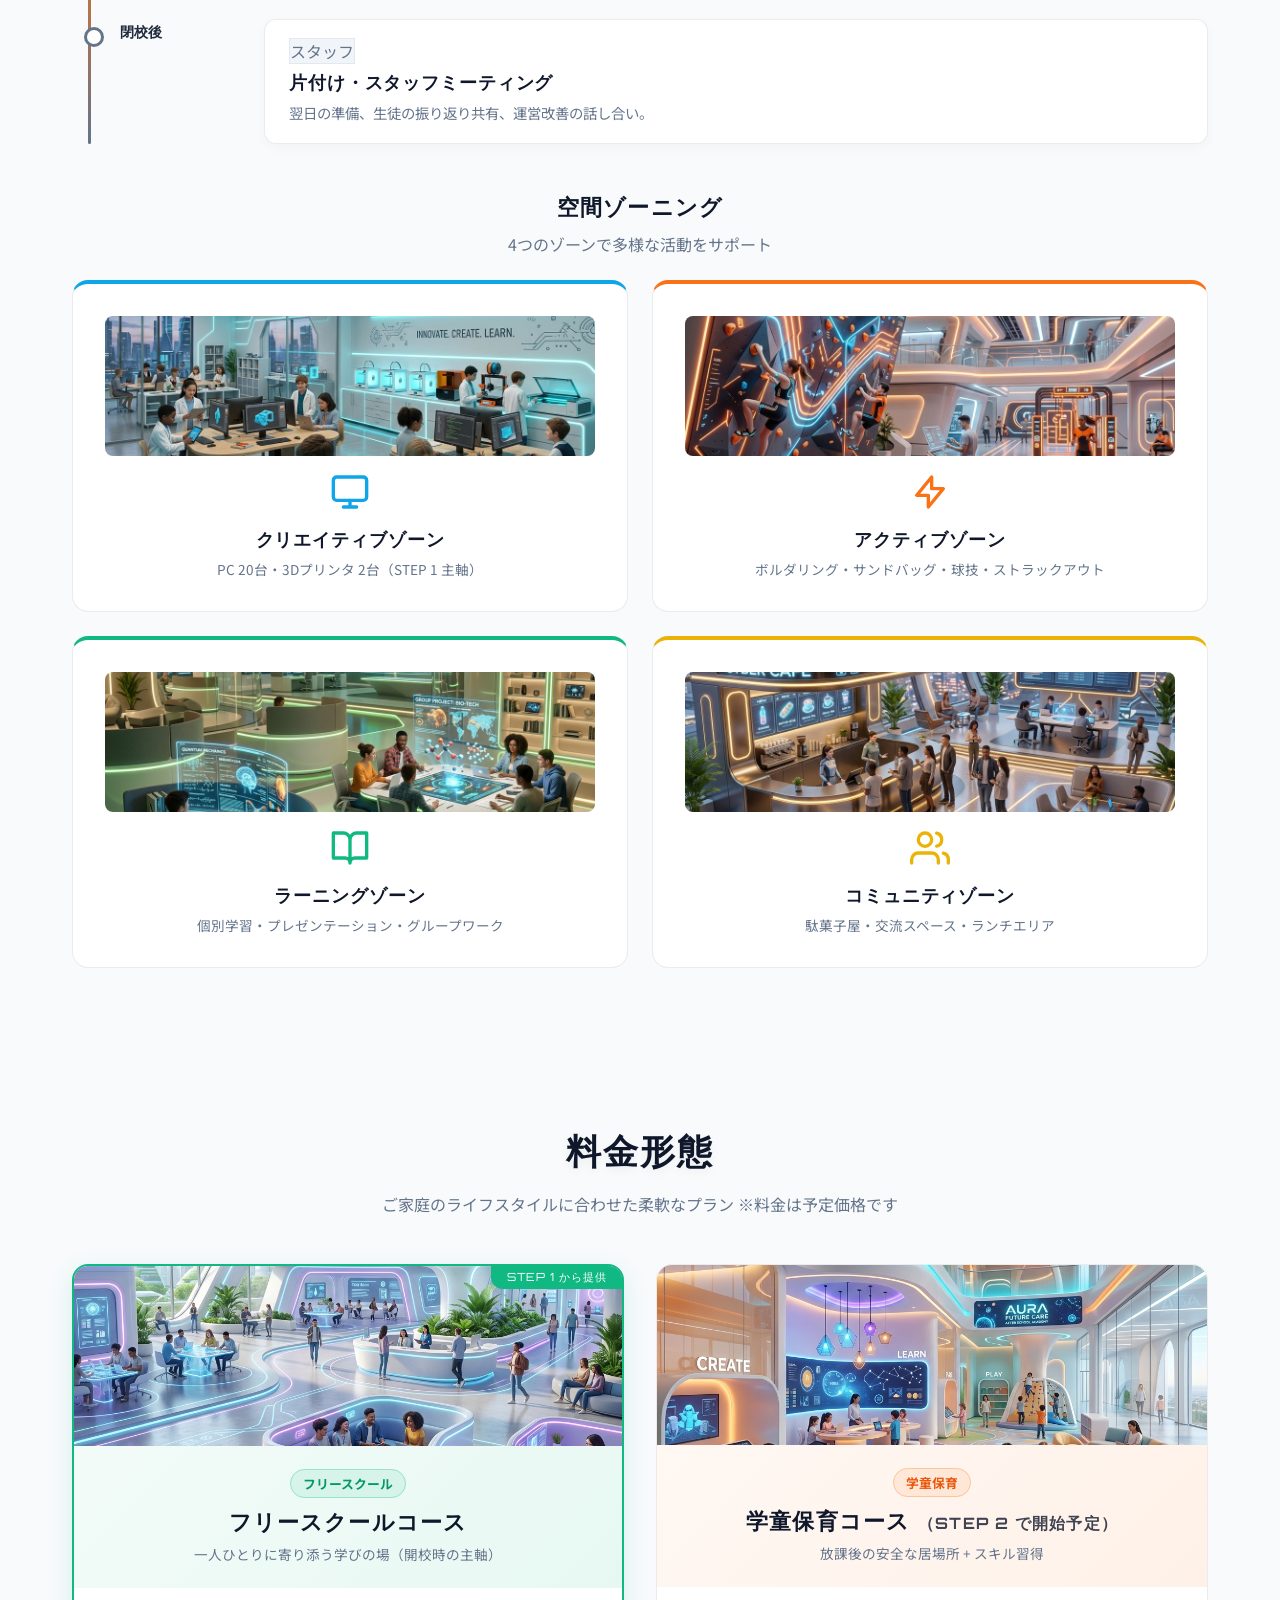
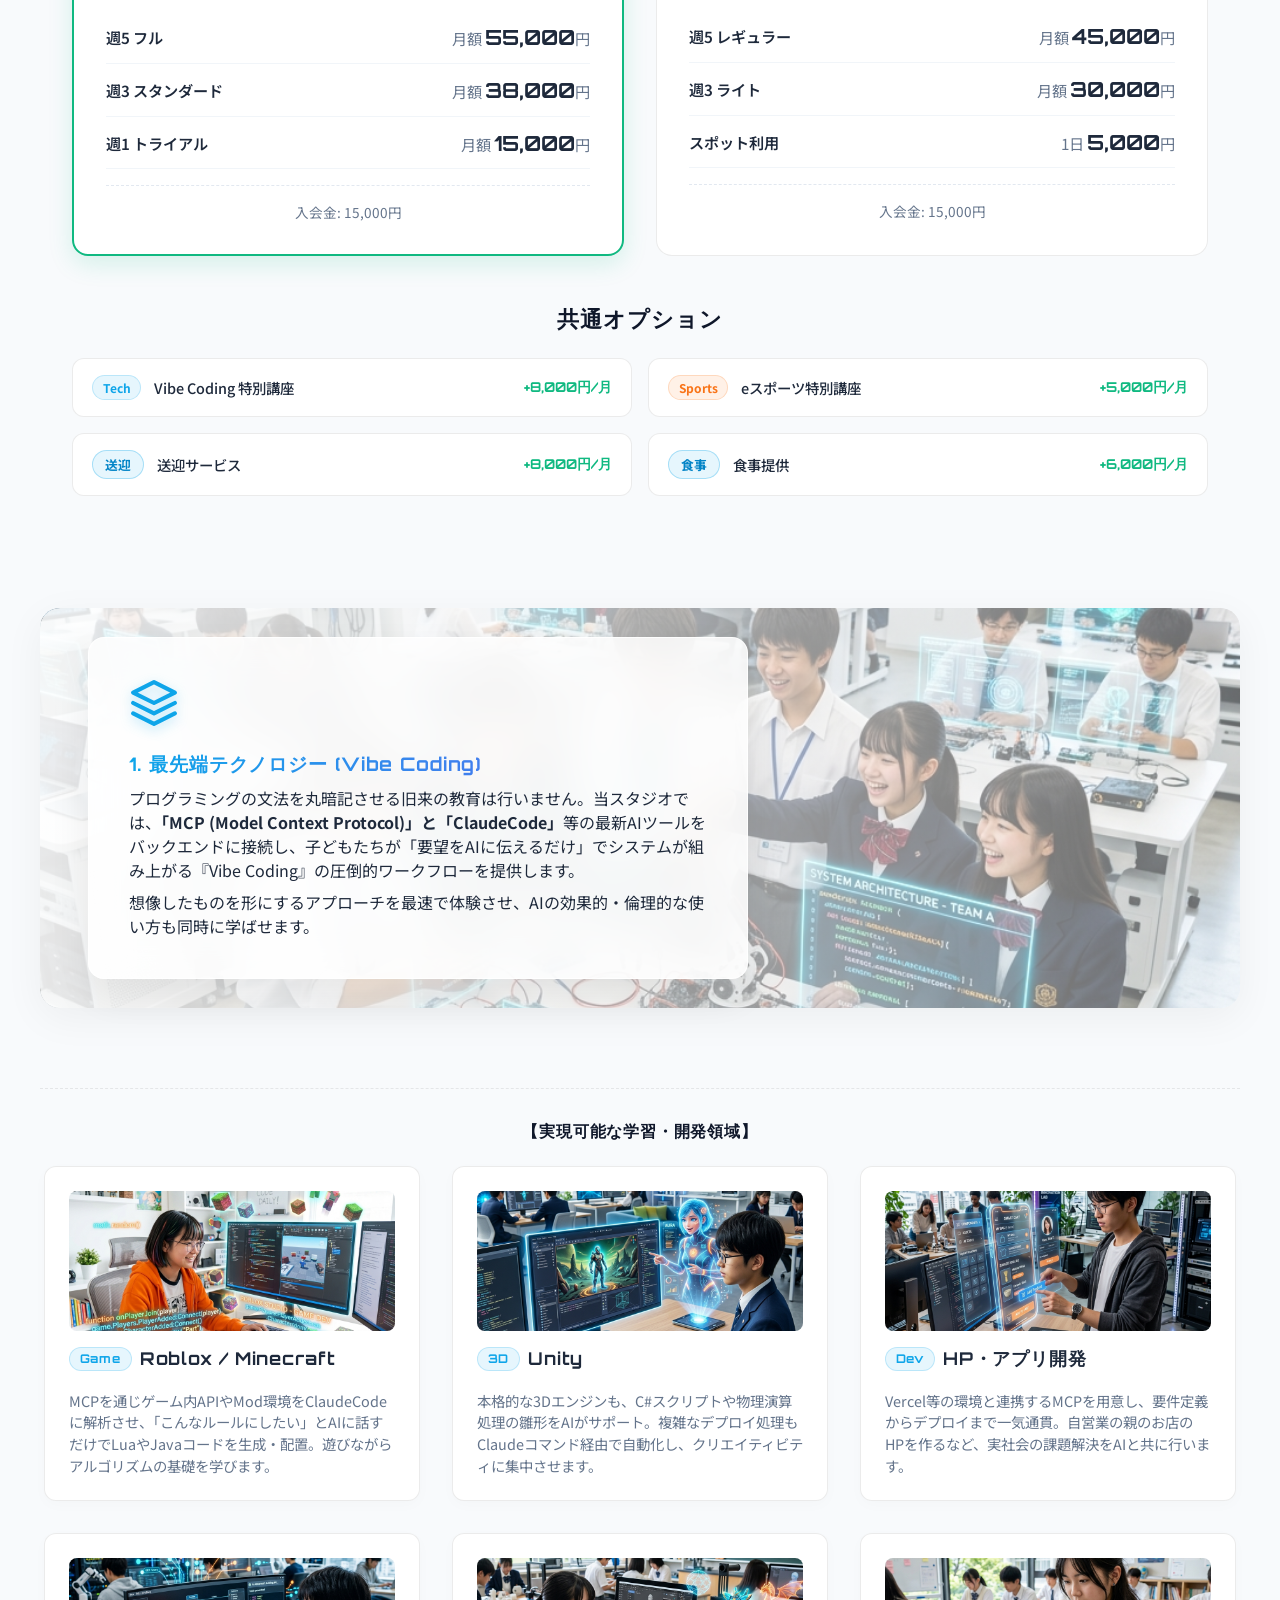
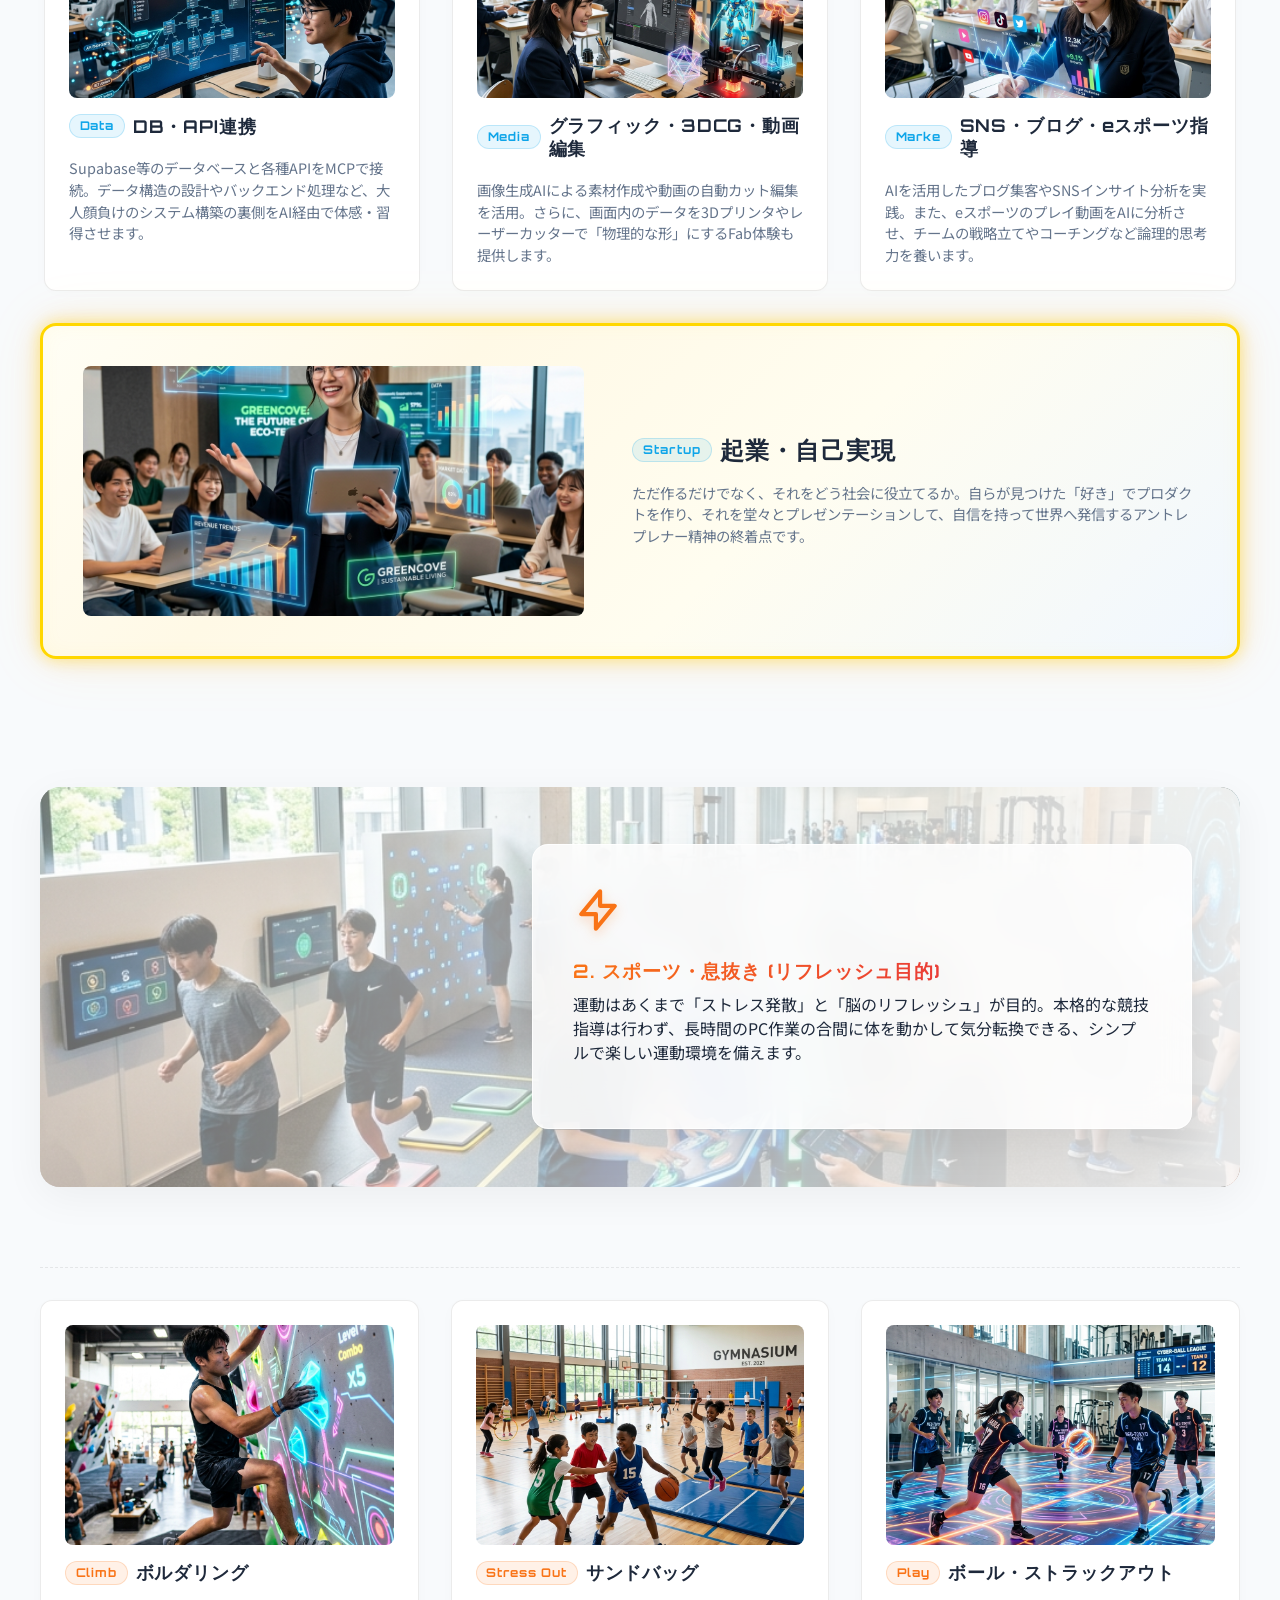
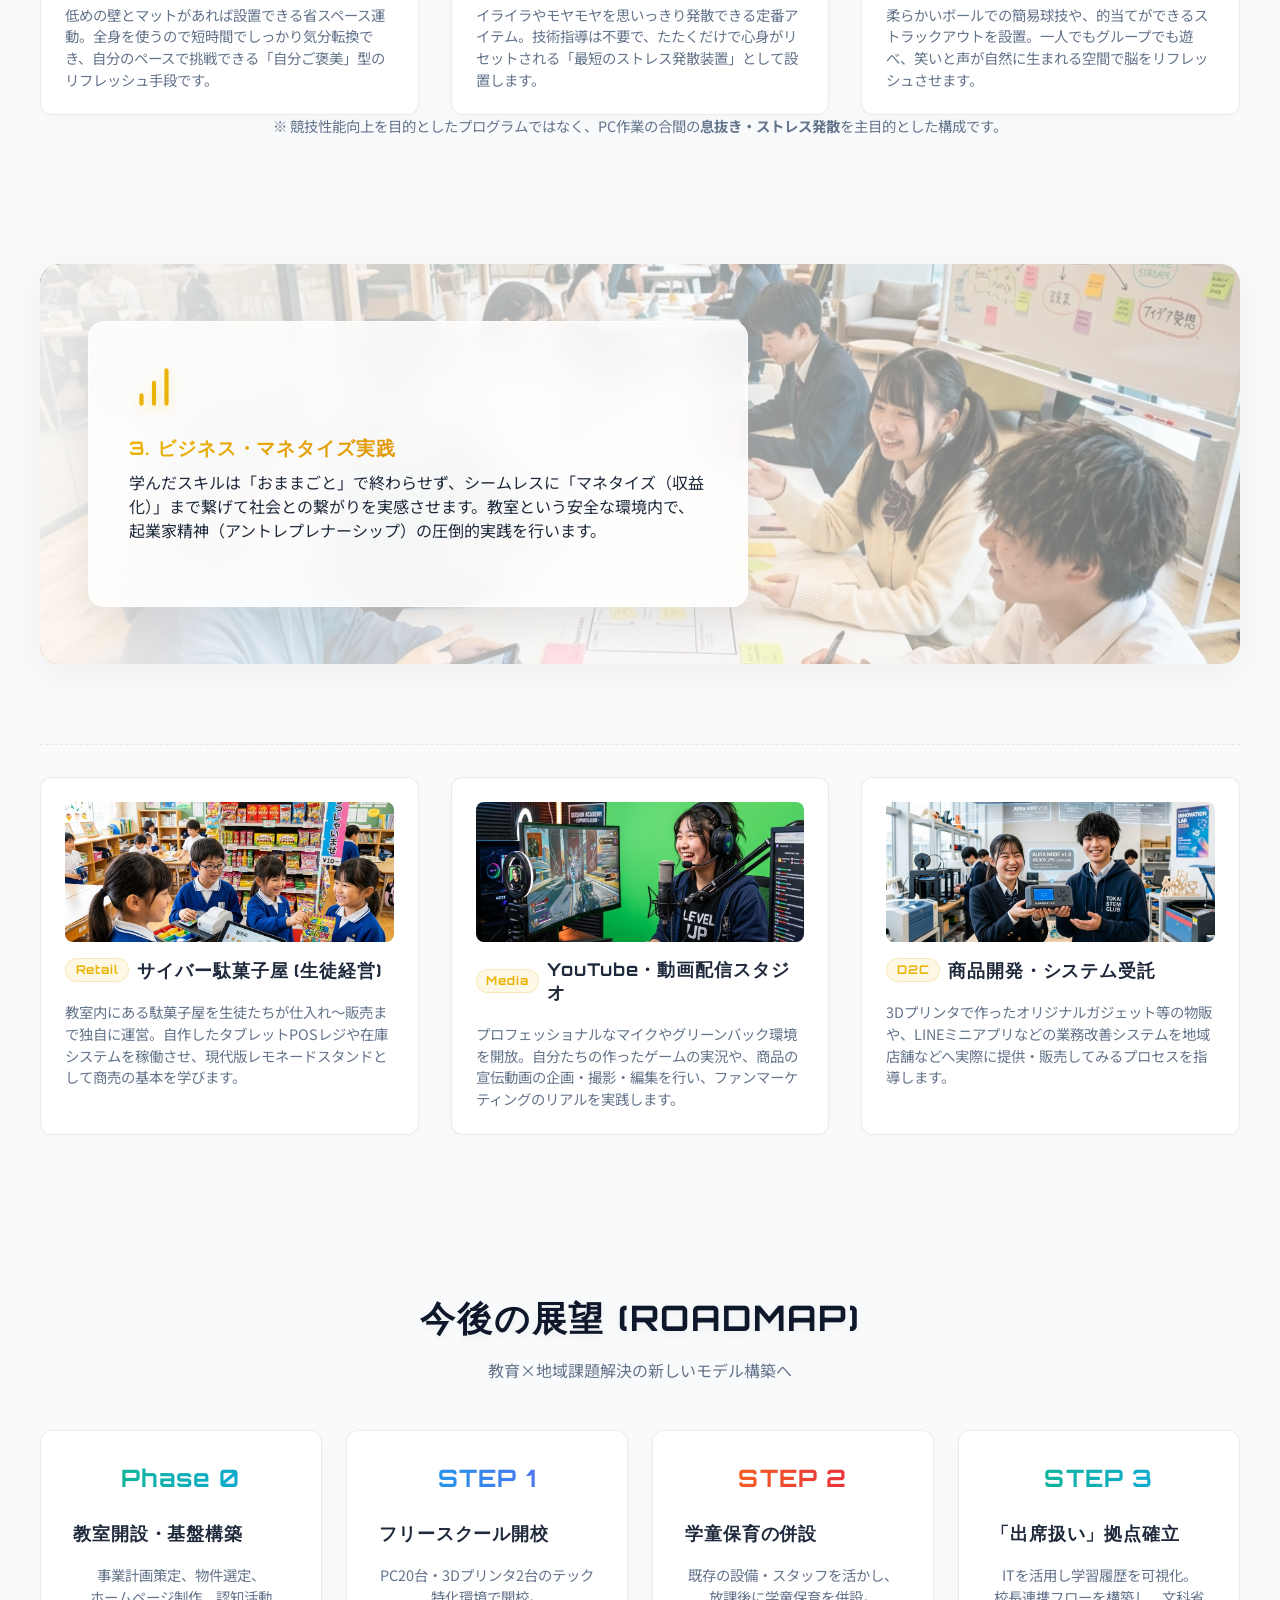
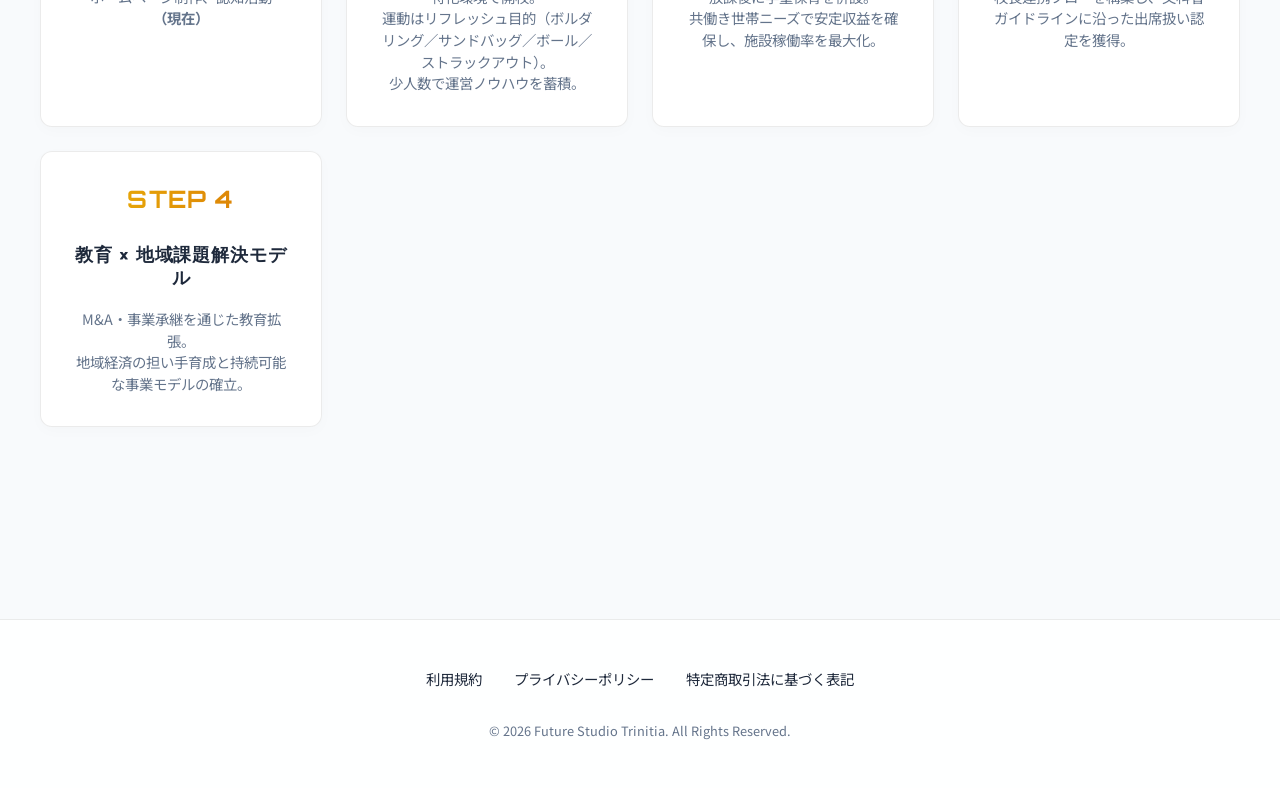
==== commit 206a2cb4: "3 STEPモデル（フリースクール先行）への再構成と最小開設構成の明示 - ヒーロー／HYBRID MODEL→3 STEPモデルに刷新、STEP1最小開設構成サマリーを追加 - スポーツをリフレッシ" ====
--- a/index.html
+++ b/index.html
@@ -4,7 +4,7 @@
   <meta charset="UTF-8">
   <meta name="viewport" content="width=device-width, initial-scale=1.0">
   <title>Future Studio Trinitia</title>
-  <meta name="description" content="学童保育×フリースクールのハイブリッドモデル。安定した収益基盤と社会的意義を両立する新しい教育モデルを提示します。">
+  <meta name="description" content="第一段階はフリースクールとして開校。PC20台・3Dプリンタ2台のテクノロジー特化環境で、運動はストレス発散とリフレッシュを目的に。段階的に学童・出席扱い拠点へ拡張する新しい教育モデル。">
   <!-- Fonts -->
   <link rel="preconnect" href="https://fonts.googleapis.com">
   <link rel="preconnect" href="https://fonts.gstatic.com" crossorigin>
@@ -30,7 +30,7 @@
           <span>教育コンテンツ</span>
         </button>
         <div class="dropdown-content">
-          <a href="#hybrid-model" class="dropdown-item" onclick="document.querySelector('[data-target=\'view-dashboard\']').click(); setTimeout(()=>{ var el=document.getElementById('hybrid-model'); if(el) el.scrollIntoView({behavior:'smooth'}); }, 200);">ハイブリッドモデル</a>
+          <a href="#hybrid-model" class="dropdown-item" onclick="document.querySelector('[data-target=\'view-dashboard\']').click(); setTimeout(()=>{ var el=document.getElementById('hybrid-model'); if(el) el.scrollIntoView({behavior:'smooth'}); }, 200);">3 STEP モデル</a>
           <a href="#space-design" class="dropdown-item" onclick="document.querySelector('[data-target=\'view-dashboard\']').click(); setTimeout(()=>{ var el=document.getElementById('space-design'); if(el) el.scrollIntoView({behavior:'smooth'}); }, 200);">空間設計</a>
           <a href="#pricing" class="dropdown-item" onclick="document.querySelector('[data-target=\'view-dashboard\']').click(); setTimeout(()=>{ var el=document.getElementById('pricing'); if(el) el.scrollIntoView({behavior:'smooth'}); }, 200);">料金</a>
           <a href="#tech-catalog" class="dropdown-item" onclick="document.querySelector('[data-target=\'view-dashboard\']').click(); setTimeout(()=>{ var el=document.getElementById('tech-catalog'); if(el) el.scrollIntoView({behavior:'smooth'}); }, 200);">最先端テクノロジー</a>
@@ -72,10 +72,10 @@
       <div class="hero flex-center" style="background-image: url('images/top.jpeg');">
         <div class="hero-overlay"></div>
         <div class="glass-card hero-content text-center stagger-anim" style="padding: 3rem;">
-          <p class="hero-tagline">学童保育 × フリースクール HYBRID MODEL</p>
+          <p class="hero-tagline">STEP 1: フリースクール開校 → STEP 2: 学童併設 → STEP 3: 出席扱い拠点</p>
           <h1 class="hero-title" id="anim-hero-title" style="font-size: clamp(1.6rem, 3.5vw, 2.4rem); line-height: 1.3; min-height: 3em;"></h1>
           <p class="hero-desc" id="anim-hero-desc" style="min-height: 3em;"></p>
-          <a href="#hybrid-model" class="btn btn-glow mt-2">HYBRID MODEL を見る</a>
+          <a href="#hybrid-model" class="btn btn-glow mt-2">3 STEP モデルを見る</a>
         </div>
         <div class="scroll-indicator">
           <span>SCROLL</span>
@@ -86,58 +86,72 @@
       <!-- VISION: Core Values -->
       <div class="container section-padding" id="vision">
 
-        <!-- SECTION 0: HYBRID MODEL -->
+        <!-- SECTION 0: STEP MODEL -->
         <div class="theme-wrapper" data-bg="#a7f3d0" style="padding: 2rem 0; border-radius: 20px;" id="hybrid-model">
           <div class="section-header text-center mt-4 mb-4">
-            <h2 class="h2-cyber gradient-hybrid">HYBRID MODEL</h2>
-            <p class="text-muted">学童保育の安定した基盤の上に、フリースクールの社会的意義を重ね合わせた新しい教育モデル</p>
-          </div>
-
-          <!-- 3つの価値 -->
+            <h2 class="h2-cyber gradient-hybrid">3 STEP モデル</h2>
+            <p class="text-muted">小さく始めて段階的に拡張。まずは「フリースクール × テクノロジー」の最小構成で開校します。</p>
+          </div>
+
+          <!-- 段階モデル -->
           <div class="hybrid-values-grid mb-4">
             <div class="hybrid-value-card">
-              <div class="card-img-wrapper"><img src="images/hybrid_profit.png" alt="収益性"></div>
+              <div class="card-img-wrapper"><img src="images/hybrid_social.png" alt="STEP 1 フリースクール"></div>
+              <div class="hybrid-value-icon">
+                <svg viewBox="0 0 24 24" fill="none"><path d="M20.84 4.61a5.5 5.5 0 00-7.78 0L12 5.67l-1.06-1.06a5.5 5.5 0 00-7.78 7.78l1.06 1.06L12 21.23l7.78-7.78 1.06-1.06a5.5 5.5 0 000-7.78z" stroke="currentColor" stroke-width="2" stroke-linecap="round" stroke-linejoin="round"/></svg>
+              </div>
+              <h3>STEP 1 ｜ フリースクール開校</h3>
+              <p>まずはフリースクールとして開校。テクノロジー方面に特化した環境（PC20台・3Dプリンタ2台）と、ストレス発散目的の運動スペースを備えた「居場所」を提供します。</p>
+            </div>
+            <div class="hybrid-value-card">
+              <div class="card-img-wrapper"><img src="images/hybrid_profit.png" alt="STEP 2 学童併設"></div>
               <div class="hybrid-value-icon">
                 <svg viewBox="0 0 24 24" fill="none"><path d="M12 2L2 7l10 5 10-5-10-5zM2 17l10 5 10-5M2 12l10 5 10-5" stroke="currentColor" stroke-width="2" stroke-linecap="round" stroke-linejoin="round"/></svg>
               </div>
-              <h3>収益性</h3>
-              <p>学童保育で安定したキャッシュフローを確保。共働き世帯の需要に応え、持続可能な経営基盤を構築します。</p>
+              <h3>STEP 2 ｜ 学童保育の併設</h3>
+              <p>フリースクール運営で蓄積したノウハウと設備をそのまま活用し、放課後の学童保育を併設。共働き世帯のニーズに応え、収益基盤を強化します。</p>
             </div>
             <div class="hybrid-value-card">
-              <div class="card-img-wrapper"><img src="images/hybrid_social.png" alt="社会的意義"></div>
-              <div class="hybrid-value-icon">
-                <svg viewBox="0 0 24 24" fill="none"><path d="M20.84 4.61a5.5 5.5 0 00-7.78 0L12 5.67l-1.06-1.06a5.5 5.5 0 00-7.78 7.78l1.06 1.06L12 21.23l7.78-7.78 1.06-1.06a5.5 5.5 0 000-7.78z" stroke="currentColor" stroke-width="2" stroke-linecap="round" stroke-linejoin="round"/></svg>
-              </div>
-              <h3>社会的意義</h3>
-              <p>不登校の子どもたちに「居場所」を提供。学校以外の学びの場として、一人ひとりに寄り添った教育を実現します。</p>
-            </div>
-            <div class="hybrid-value-card">
-              <div class="card-img-wrapper"><img src="images/hybrid_scale.png" alt="事業の拡張性"></div>
+              <div class="card-img-wrapper"><img src="images/hybrid_scale.png" alt="STEP 3 出席扱い拠点"></div>
               <div class="hybrid-value-icon">
                 <svg viewBox="0 0 24 24" fill="none"><path d="M13 10V3L4 14h7v7l9-11h-7z" stroke="currentColor" stroke-width="2" stroke-linecap="round" stroke-linejoin="round"/></svg>
               </div>
-              <h3>事業の拡張性</h3>
-              <p>学童からフリースクール、さらに地域課題解決へ。段階的に事業を拡大し、教育×地域の新しいモデルを構築します。</p>
-            </div>
-          </div>
-
-          <!-- モデル図解 -->
-          <div class="hybrid-diagram mb-4">
-            <div class="diagram-stage">
-              <div class="diagram-label">居場所 × 成長</div>
-              <div class="diagram-items">
-                <span class="badge-freeschool">フリースクール</span>
-                <span class="badge-gakudo">学童保育</span>
-              </div>
-            </div>
-            <div class="diagram-arrow">
-              <svg viewBox="0 0 24 24" fill="none" width="32" height="32"><path d="M5 12h14M12 5l7 7-7 7" stroke="currentColor" stroke-width="2" stroke-linecap="round" stroke-linejoin="round"/></svg>
-            </div>
-            <div class="diagram-stage">
-              <div class="diagram-label">社会接続</div>
-              <div class="diagram-items">
-                <span class="badge-hybrid">地域連携</span>
-                <span class="badge-hybrid">課題解決</span>
+              <h3>STEP 3 ｜ 出席扱い拠点へ</h3>
+              <p>運営実績をベースに、文科省ガイドラインに沿った学習履歴の可視化と在籍校との連携フローを整備。「学校の出席扱い」認定拠点を目指します。</p>
+            </div>
+          </div>
+
+          <!-- Phase 1 最小設計サマリー -->
+          <div class="glass-card" style="padding: 1.8rem; border-radius: 16px; max-width: 920px; margin: 0 auto;">
+            <div class="text-center mb-3">
+              <span class="badge-freeschool">STEP 1</span>
+              <h3 style="margin-top: 0.6rem; font-size: 1.3rem;">最小開設構成（先行投資の対象範囲）</h3>
+              <p class="text-muted" style="font-size: 0.92rem;">まず先方に提示する「これだけあれば開けられる」スターター構成です</p>
+            </div>
+            <div class="hybrid-diagram" style="flex-wrap: wrap; gap: 1rem;">
+              <div class="diagram-stage">
+                <div class="diagram-label">テクノロジー（主軸）</div>
+                <div class="diagram-items">
+                  <span class="badge-tech">PC 20台</span>
+                  <span class="badge-tech">3Dプリンタ 2台</span>
+                  <span class="badge-tech">Vibe Coding 環境</span>
+                </div>
+              </div>
+              <div class="diagram-stage">
+                <div class="diagram-label">運動（リフレッシュ目的）</div>
+                <div class="diagram-items">
+                  <span class="badge-sports">ボルダリング</span>
+                  <span class="badge-sports">サンドバッグ</span>
+                  <span class="badge-sports">ボール／球技</span>
+                  <span class="badge-sports">ストラックアウト</span>
+                </div>
+              </div>
+              <div class="diagram-stage">
+                <div class="diagram-label">運営形態</div>
+                <div class="diagram-items">
+                  <span class="badge-freeschool">フリースクール単独</span>
+                  <span class="badge-hybrid">少人数スタート</span>
+                </div>
               </div>
             </div>
           </div>
@@ -149,38 +163,46 @@
         <div class="theme-wrapper" data-bg="#bae6fd" style="padding: 2rem 0; border-radius: 20px;" id="space-design">
           <div class="section-header text-center mt-4 mb-4">
             <h2 class="h2-cyber">空間設計 & 1日のタイムライン</h2>
-            <p class="text-muted">同一拠点を時間帯で分けて運用するハイブリッドモデル</p>
+            <p class="text-muted">STEP 1（フリースクール単独）の運用イメージ。STEP 2 で午後に学童タイムを追加します。</p>
           </div>
 
           <!-- タイムライン -->
           <div class="timeline-section mb-4">
             <div class="timeline-vertical">
               <div class="timeline-item" data-type="freeschool">
-                <div class="timeline-time">09:00 - 13:00</div>
+                <div class="timeline-time">09:30 - 12:00</div>
                 <div class="timeline-content">
-                  <span class="badge-freeschool">フリースクール</span>
-                  <h4>フリースクールタイム</h4>
-                  <p>不登校支援・個別学習・探求活動。一人ひとりのペースに合わせた学びの時間。</p>
+                  <span class="badge-freeschool">STEP 1</span>
+                  <h4>午前：個別学習・探求</h4>
+                  <p>不登校支援・個別学習・Vibe Coding。一人ひとりのペースに合わせた学びの時間。</p>
                 </div>
               </div>
               <div class="timeline-item" data-type="shared">
-                <div class="timeline-time">13:00 - 14:00</div>
+                <div class="timeline-time">12:00 - 13:00</div>
                 <div class="timeline-content">
-                  <span class="badge-hybrid">共有</span>
-                  <h4>ランチ & リフレッシュ</h4>
-                  <p>共有時間。フリースクール生と学童生が交流するきっかけにも。</p>
+                  <span class="badge-hybrid">共通</span>
+                  <h4>ランチ & 軽運動でリフレッシュ</h4>
+                  <p>食事と気分転換。ボルダリング・ボール遊びなどで脳をリフレッシュ。</p>
+                </div>
+              </div>
+              <div class="timeline-item" data-type="freeschool">
+                <div class="timeline-time">13:00 - 16:00</div>
+                <div class="timeline-content">
+                  <span class="badge-freeschool">STEP 1</span>
+                  <h4>午後：制作・プロジェクト</h4>
+                  <p>3Dプリンタ・動画制作・ゲーム開発など、自分のテーマで手を動かす時間。</p>
                 </div>
               </div>
               <div class="timeline-item" data-type="gakudo">
-                <div class="timeline-time">14:00 - 19:00</div>
+                <div class="timeline-time">16:00 - 19:00</div>
                 <div class="timeline-content">
-                  <span class="badge-gakudo">学童保育</span>
-                  <h4>学童タイム</h4>
-                  <p>放課後の安全な居場所。スキル習得・宿題サポート・クリエイティブ活動。</p>
+                  <span class="badge-gakudo">STEP 2 で追加</span>
+                  <h4>放課後：学童タイム（将来併設）</h4>
+                  <p>STEP 2 段階で、放課後の学童保育を併設予定。スキルが身につく学童として運営。</p>
                 </div>
               </div>
               <div class="timeline-item" data-type="staff">
-                <div class="timeline-time">19:00 -</div>
+                <div class="timeline-time">閉校後</div>
                 <div class="timeline-content">
                   <span class="badge-cat">スタッフ</span>
                   <h4>片付け・スタッフミーティング</h4>
@@ -202,7 +224,7 @@
                 <svg viewBox="0 0 24 24" fill="none"><rect x="2" y="3" width="20" height="14" rx="2" stroke="currentColor" stroke-width="2"/><path d="M8 21h8M12 17v4" stroke="currentColor" stroke-width="2" stroke-linecap="round"/></svg>
               </div>
               <h4>クリエイティブゾーン</h4>
-              <p>PC・3Dプリンタ・レーザーカッター</p>
+              <p>PC 20台・3Dプリンタ 2台（STEP 1 主軸）</p>
             </div>
             <div class="zone-card zone-active">
               <div class="card-img-wrapper"><img src="images/zone_active.png" alt="アクティブゾーン"></div>
@@ -210,7 +232,7 @@
                 <svg viewBox="0 0 24 24" fill="none"><path d="M13 10V3L4 14h7v7l9-11h-7z" stroke="currentColor" stroke-width="2" stroke-linecap="round" stroke-linejoin="round"/></svg>
               </div>
               <h4>アクティブゾーン</h4>
-              <p>スポーツ・ボルダリング・ビジョントレーニング</p>
+              <p>ボルダリング・サンドバッグ・球技・ストラックアウト</p>
             </div>
             <div class="zone-card zone-learning">
               <div class="card-img-wrapper"><img src="images/zone_learning.png" alt="ラーニングゾーン"></div>
@@ -241,12 +263,38 @@
           </div>
 
           <div class="pricing-grid mb-4">
-            <!-- 学童保育コース -->
+            <!-- フリースクールコース（STEP 1 先行） -->
+            <div class="pricing-card pricing-card-recommended">
+              <div class="pricing-recommended-label">STEP 1 から提供</div>
+              <div class="card-img-wrapper"><img src="images/course_free.png" alt="フリースクールコース"></div>
+              <div class="pricing-header pricing-header-freeschool">
+                <span class="badge-freeschool">フリースクール</span>
+                <h3>フリースクールコース</h3>
+                <p>一人ひとりに寄り添う学びの場（開校時の主軸）</p>
+              </div>
+              <div class="pricing-body">
+                <div class="pricing-plan">
+                  <div class="plan-name">週5 フル</div>
+                  <div class="plan-price">月額 <strong>55,000</strong>円</div>
+                </div>
+                <div class="pricing-plan">
+                  <div class="plan-name">週3 スタンダード</div>
+                  <div class="plan-price">月額 <strong>38,000</strong>円</div>
+                </div>
+                <div class="pricing-plan">
+                  <div class="plan-name">週1 トライアル</div>
+                  <div class="plan-price">月額 <strong>15,000</strong>円</div>
+                </div>
+                <div class="pricing-note">入会金: 15,000円</div>
+              </div>
+            </div>
+
+            <!-- 学童保育コース（STEP 2 で開始） -->
             <div class="pricing-card">
               <div class="card-img-wrapper"><img src="images/course_gakudo.png" alt="学童保育コース"></div>
               <div class="pricing-header pricing-header-gakudo">
                 <span class="badge-gakudo">学童保育</span>
-                <h3>学童保育コース</h3>
+                <h3>学童保育コース <small style="font-size:0.7em; opacity:0.8;">（STEP 2 で開始予定）</small></h3>
                 <p>放課後の安全な居場所 + スキル習得</p>
               </div>
               <div class="pricing-body">
@@ -266,31 +314,6 @@
               </div>
             </div>
 
-            <!-- フリースクールコース -->
-            <div class="pricing-card pricing-card-recommended">
-              <div class="pricing-recommended-label">RECOMMENDED</div>
-              <div class="card-img-wrapper"><img src="images/course_free.png" alt="フリースクールコース"></div>
-              <div class="pricing-header pricing-header-freeschool">
-                <span class="badge-freeschool">フリースクール</span>
-                <h3>フリースクールコース</h3>
-                <p>一人ひとりに寄り添う学びの場</p>
-              </div>
-              <div class="pricing-body">
-                <div class="pricing-plan">
-                  <div class="plan-name">週5 フル</div>
-                  <div class="plan-price">月額 <strong>55,000</strong>円</div>
-                </div>
-                <div class="pricing-plan">
-                  <div class="plan-name">週3 スタンダード</div>
-                  <div class="plan-price">月額 <strong>38,000</strong>円</div>
-                </div>
-                <div class="pricing-plan">
-                  <div class="plan-name">週1 トライアル</div>
-                  <div class="plan-price">月額 <strong>15,000</strong>円</div>
-                </div>
-                <div class="pricing-note">入会金: 15,000円</div>
-              </div>
-            </div>
           </div>
 
           <!-- 共通オプション -->
@@ -398,8 +421,8 @@
                 <div class="value-icon glow-sports mb-3">
                   <svg viewBox="0 0 24 24" fill="none"><path d="M13 10V3L4 14h7v7l9-11h-7z" stroke="currentColor" stroke-width="2" stroke-linecap="round" stroke-linejoin="round"/></svg>
                 </div>
-                <h3 class="gradient-sports">2. スポーツ・息抜き (脳科学的アプローチ)</h3>
-                <p class="mb-3">PC作業による座りっぱなしや依存を防ぎ、「脳をリフレッシュし、地頭を良くする」ための革新的なスポーツプログラムを取り入れます。プロアスリートも利用する最先端機器を導入します。</p>
+                <h3 class="gradient-sports">2. スポーツ・息抜き (リフレッシュ目的)</h3>
+                <p class="mb-3">運動はあくまで「ストレス発散」と「脳のリフレッシュ」が目的。本格的な競技指導は行わず、長時間のPC作業の合間に体を動かして気分転換できる、シンプルで楽しい運動環境を備えます。</p>
               </div>
             </div>
           </div>
@@ -407,21 +430,22 @@
           <div class="catalog-section" id="sports-catalog">
             <div class="catalog-grid grid-3">
               <div class="catalog-item">
-                <div class="img-wrapper" style="height: 220px;"><img src="images/sports_vision.png" alt="ビジョントレーニング"></div>
-                <h4><span class="badge-sports">Cognitive</span> ビジョントレーニング</h4>
-                <p>ランダムに光るボタンを素早くタッチして消していくことで、周辺視野、動体視力、瞬間的な判断力を鍛え、脳のワーキングメモリを拡張させます。</p>
-              </div>
-              <div class="catalog-item">
-                <div class="img-wrapper" style="height: 220px;"><img src="images/sports_strategy.png" alt="話し合い・戦略立案"></div>
-                <h4><span class="badge-sports">Strategy</span> チーム課題・戦略立案</h4>
-                <p>スポーツや課題を通じて、チームで意見を出し合い戦略を考える力を養います。仲間と協調し、目標達成に向かうコミュニケーション能力を育てます。</p>
-              </div>
-              <div class="catalog-item">
-                <div class="img-wrapper" style="height: 220px;"><img src="images/sports_basic.png" alt="基礎運動・多様な球技"></div>
-                <h4><span class="badge-sports">Physical</span> 基礎運動・多様な球技</h4>
-                <p>特定の競技に偏らず、走る・跳ぶ・投げるといった体の基本的な使い方や多様な球技を通じて、体を動かす楽しさと健やかな体力を全身で身につけます。</p>
-              </div>
-            </div>
+                <div class="img-wrapper" style="height: 220px;"><img src="images/jp_sports_boulder.png" alt="ボルダリング"></div>
+                <h4><span class="badge-sports">Climb</span> ボルダリング</h4>
+                <p>低めの壁とマットがあれば設置できる省スペース運動。全身を使うので短時間でしっかり気分転換でき、自分のペースで挑戦できる「自分ご褒美」型のリフレッシュ手段です。</p>
+              </div>
+              <div class="catalog-item">
+                <div class="img-wrapper" style="height: 220px;"><img src="images/sports_basic.png" alt="サンドバッグ"></div>
+                <h4><span class="badge-sports">Stress Out</span> サンドバッグ</h4>
+                <p>イライラやモヤモヤを思いっきり発散できる定番アイテム。技術指導は不要で、たたくだけで心身がリセットされる「最短のストレス発散装置」として設置します。</p>
+              </div>
+              <div class="catalog-item">
+                <div class="img-wrapper" style="height: 220px;"><img src="images/jp_sports_ball.png" alt="球技・ストラックアウト"></div>
+                <h4><span class="badge-sports">Play</span> ボール・ストラックアウト</h4>
+                <p>柔らかいボールでの簡易球技や、的当てができるストラックアウトを設置。一人でもグループでも遊べ、笑いと声が自然に生まれる空間で脳をリフレッシュさせます。</p>
+              </div>
+            </div>
+            <p class="text-muted text-center mt-3" style="font-size: 0.9rem;">※ 競技性能向上を目的としたプログラムではなく、PC作業の合間の<strong>息抜き・ストレス発散</strong>を主目的とした構成です。</p>
           </div>
         </div>
 
@@ -481,22 +505,22 @@
               <p class="text-muted" style="font-size:0.9rem">事業計画策定、物件選定、<br>ホームページ制作、認知活動<br><strong>（現在）</strong></p>
             </div>
             <div class="catalog-item glass-card text-center" style="padding: 2rem;">
-              <h3 class="gradient-sports" style="font-size:1.5rem">Phase 1</h3>
-              <h4 class="mb-2">学童保育スタート</h4>
-              <p class="text-muted" style="font-size:0.9rem">収益・運営基盤の確立。<br>共働き世帯の課題解決。「スキルが身につく学童」として差別化。</p>
+              <h3 class="gradient-tech" style="font-size:1.5rem">STEP 1</h3>
+              <h4 class="mb-2">フリースクール開校</h4>
+              <p class="text-muted" style="font-size:0.9rem">PC20台・3Dプリンタ2台のテック特化環境で開校。<br>運動はリフレッシュ目的（ボルダリング／サンドバッグ／ボール／ストラックアウト）。<br>少人数で運営ノウハウを蓄積。</p>
             </div>
             <div class="catalog-item glass-card text-center" style="padding: 2rem;">
-              <h3 class="gradient-tech" style="font-size:1.5rem">Phase 2</h3>
-              <h4 class="mb-2">フリースクール段階的開始</h4>
-              <p class="text-muted" style="font-size:0.9rem">週1-2日で小規模スタート。<br>不登校の子どもたちへ「居場所」を提供し、段階的に拡大。</p>
+              <h3 class="gradient-sports" style="font-size:1.5rem">STEP 2</h3>
+              <h4 class="mb-2">学童保育の併設</h4>
+              <p class="text-muted" style="font-size:0.9rem">既存の設備・スタッフを活かし、放課後に学童保育を併設。<br>共働き世帯ニーズで安定収益を確保し、施設稼働率を最大化。</p>
             </div>
             <div class="catalog-item glass-card text-center" style="padding: 2rem;">
-              <h3 class="gradient-hybrid" style="font-size:1.5rem">Phase 3</h3>
+              <h3 class="gradient-hybrid" style="font-size:1.5rem">STEP 3</h3>
               <h4 class="mb-2">「出席扱い」拠点確立</h4>
-              <p class="text-muted" style="font-size:0.9rem">ITを活用し学習履歴を可視化。<br>校長連携フローの構築。学校との信頼関係を醸成。</p>
+              <p class="text-muted" style="font-size:0.9rem">ITを活用し学習履歴を可視化。<br>校長連携フローを構築し、文科省ガイドラインに沿った出席扱い認定を獲得。</p>
             </div>
             <div class="catalog-item glass-card text-center" style="padding: 2rem;">
-              <h3 class="gradient-biz" style="font-size:1.5rem">Phase 4</h3>
+              <h3 class="gradient-biz" style="font-size:1.5rem">STEP 4</h3>
               <h4 class="mb-2">教育 × 地域課題解決モデル</h4>
               <p class="text-muted" style="font-size:0.9rem">M&A・事業承継を通じた教育拡張。<br>地域経済の担い手育成と持続可能な事業モデルの確立。</p>
             </div>
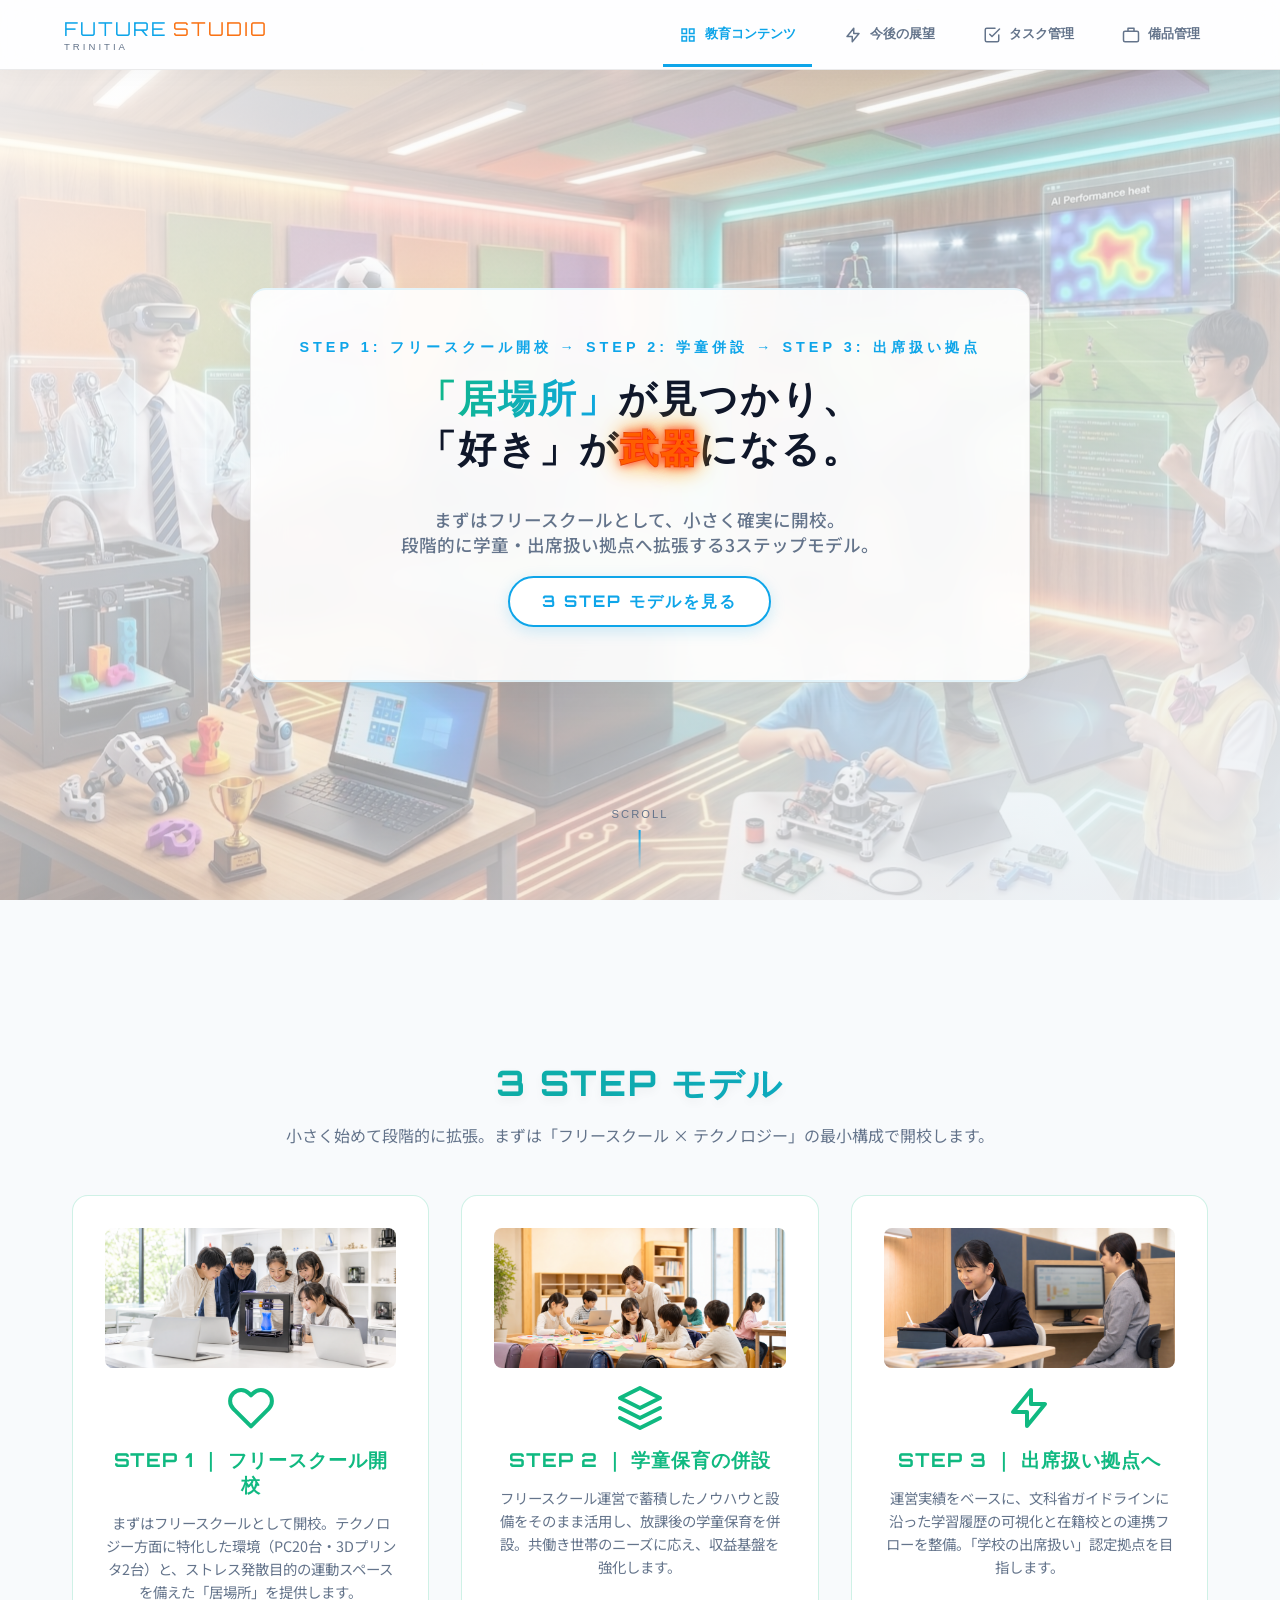
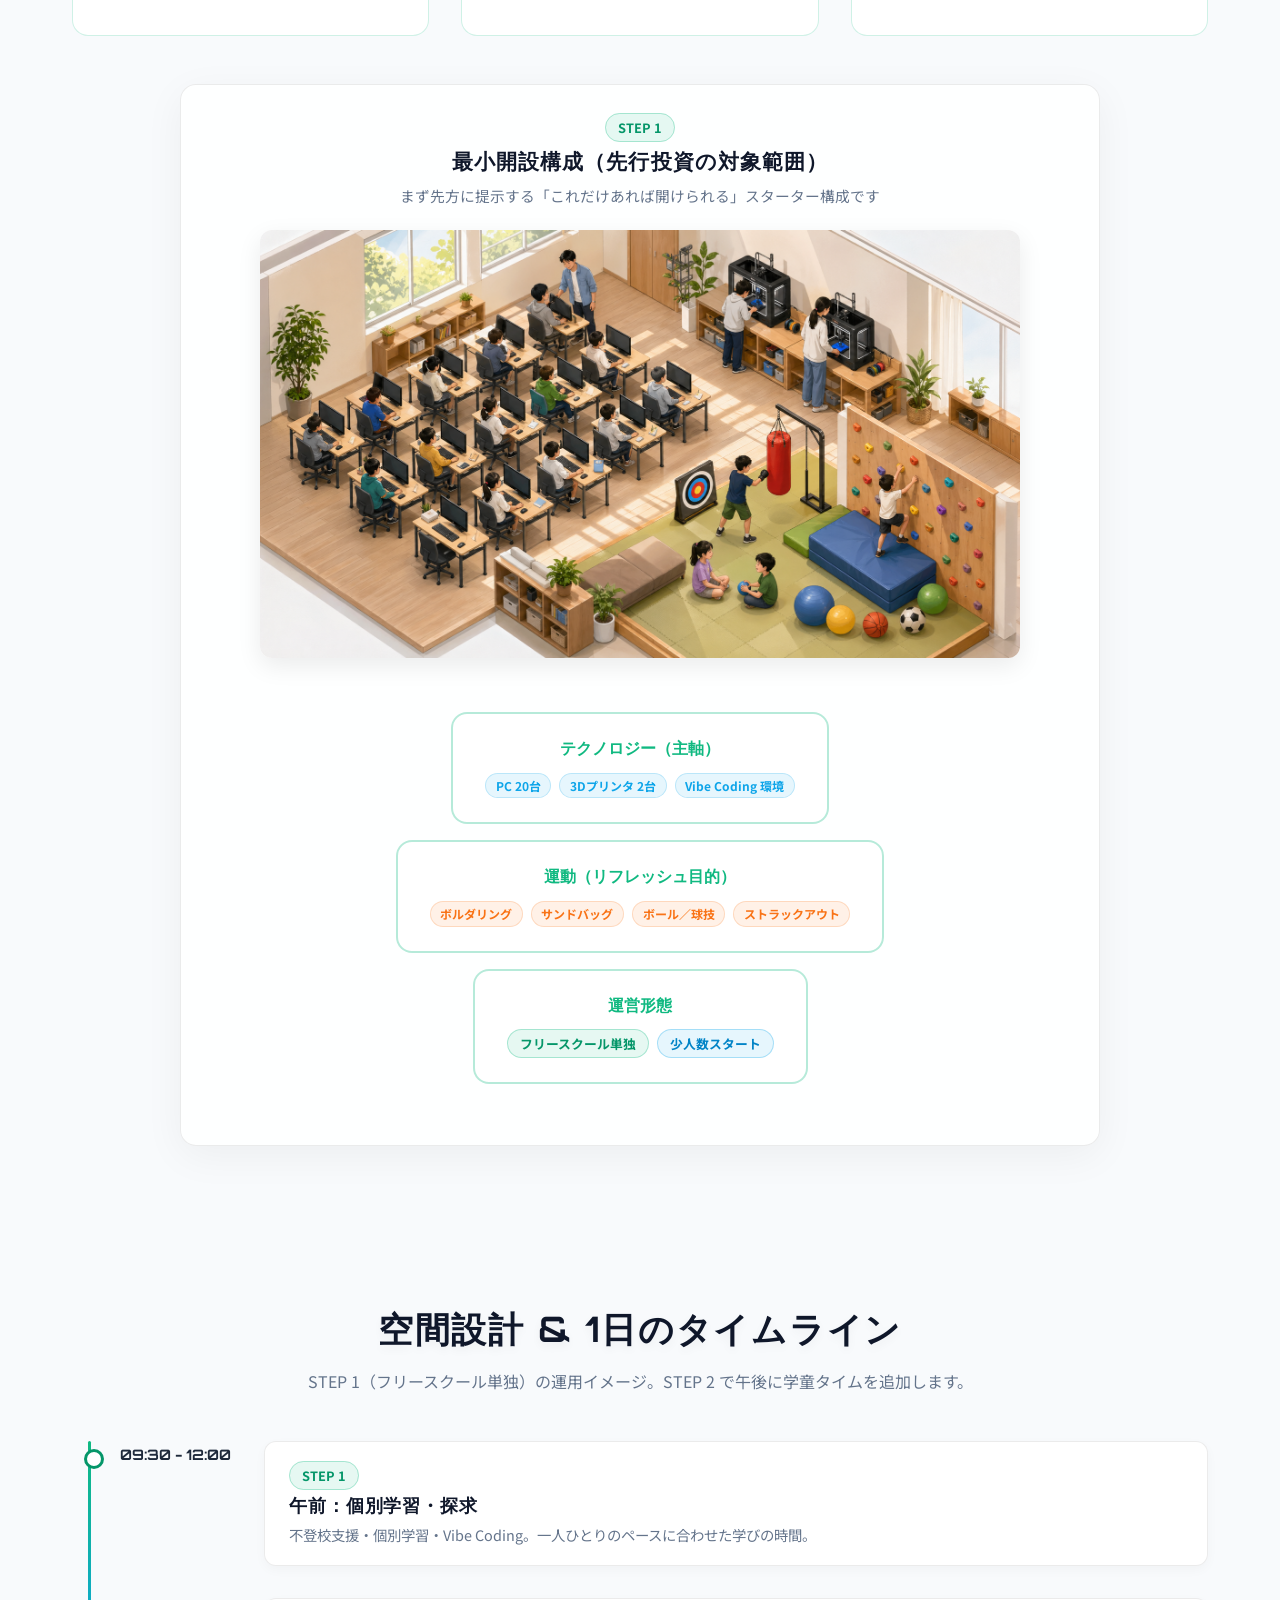
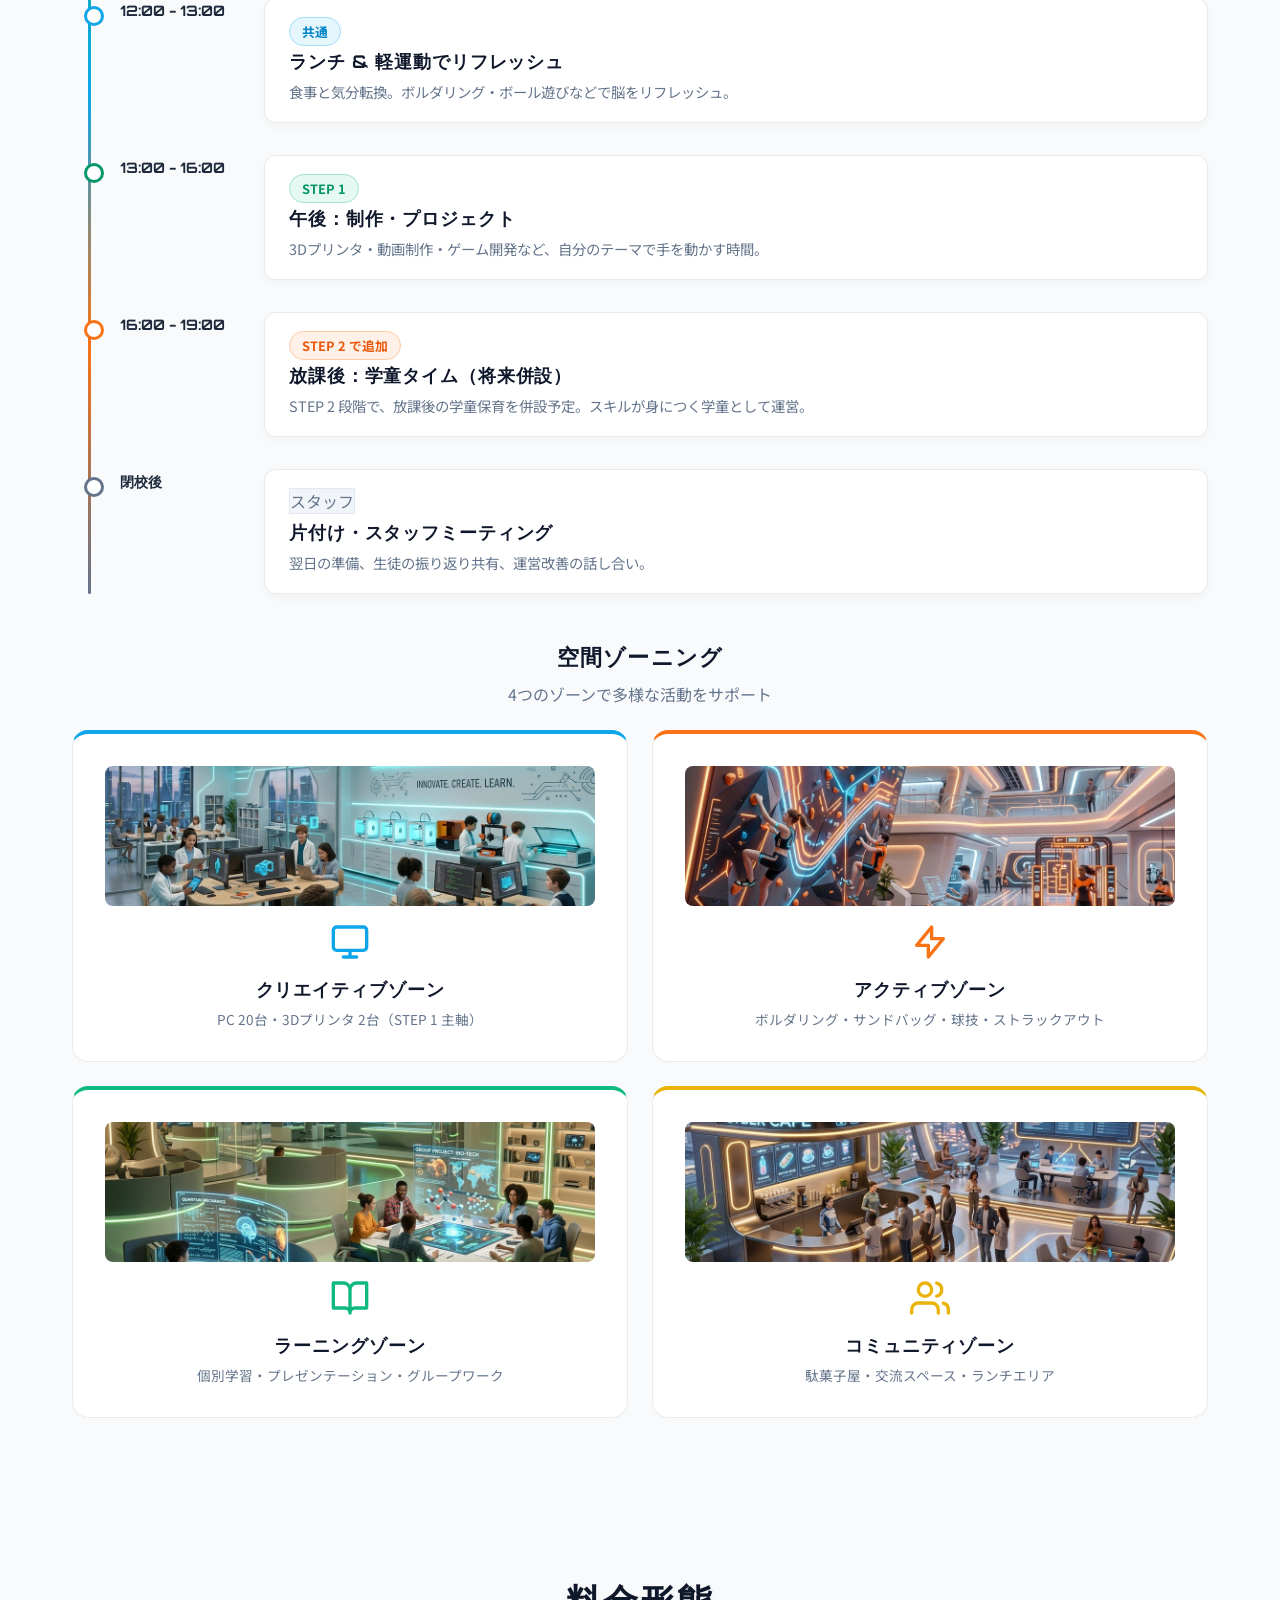
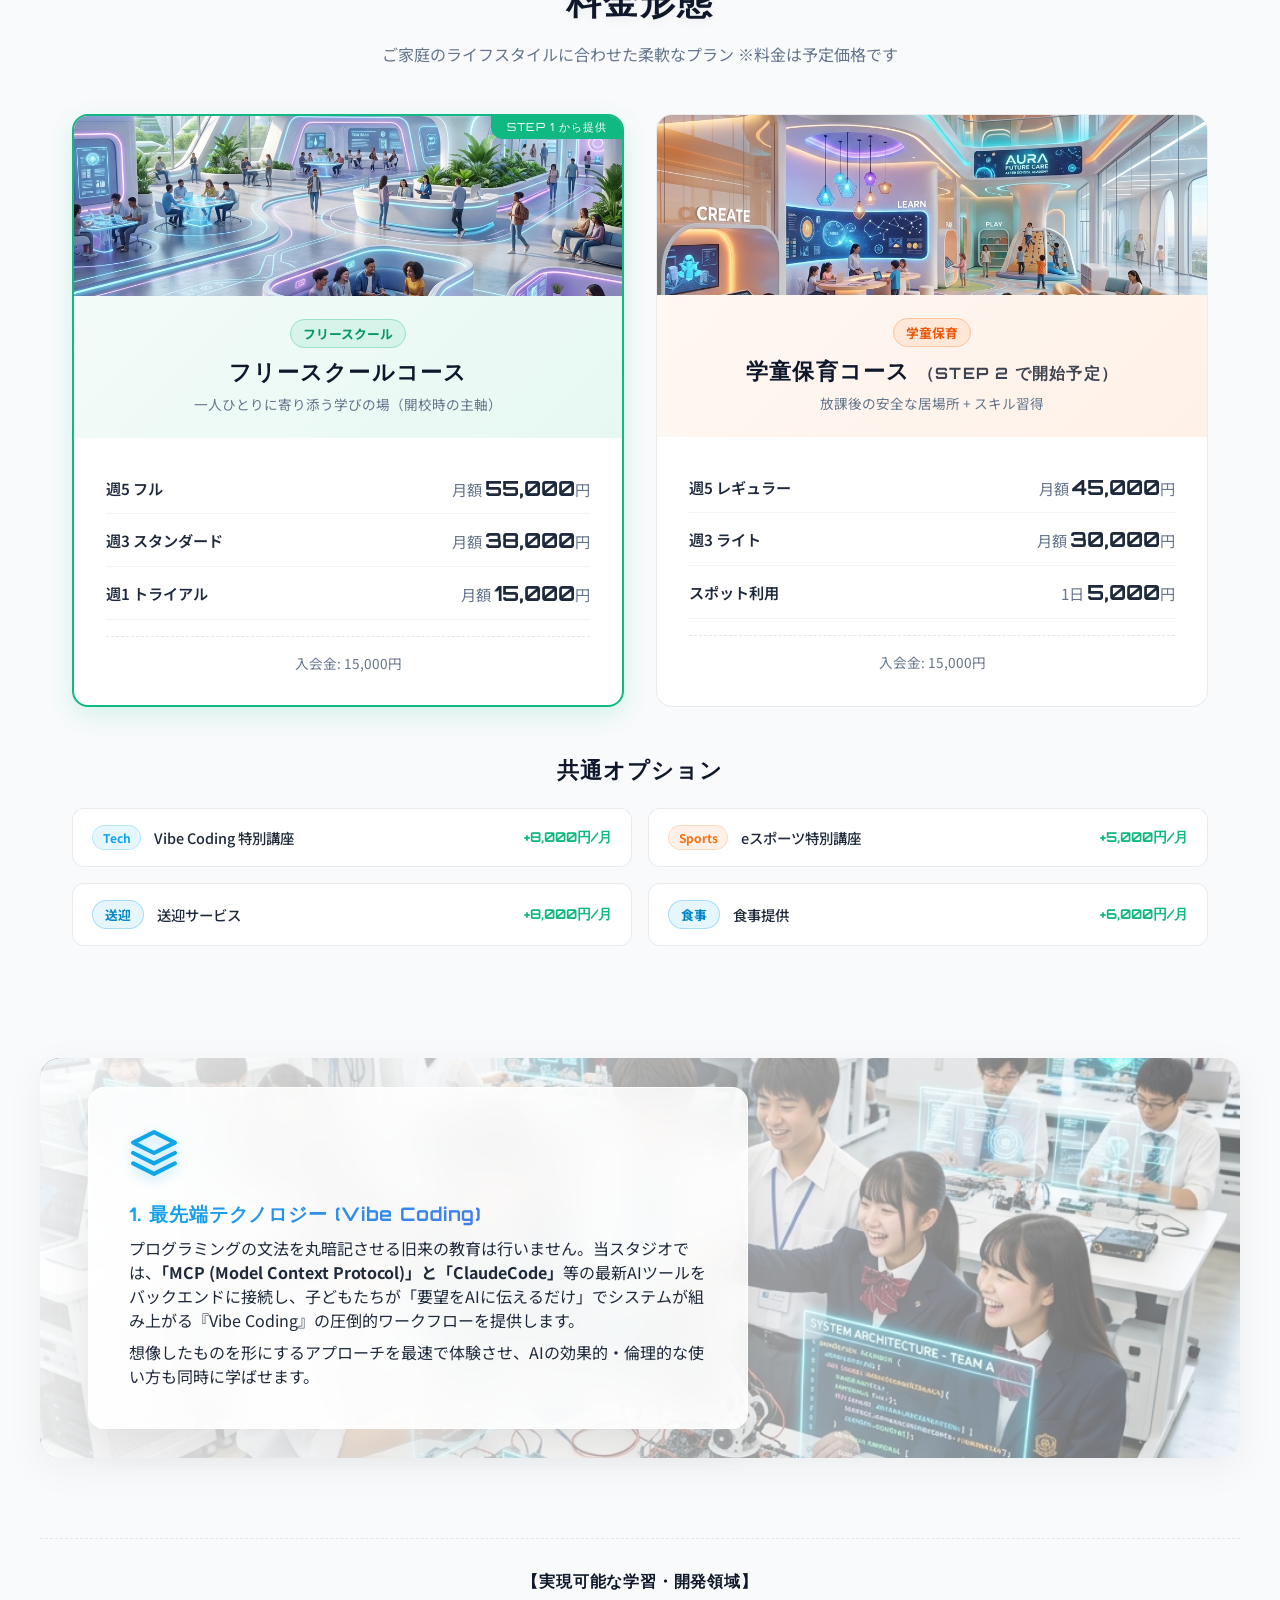
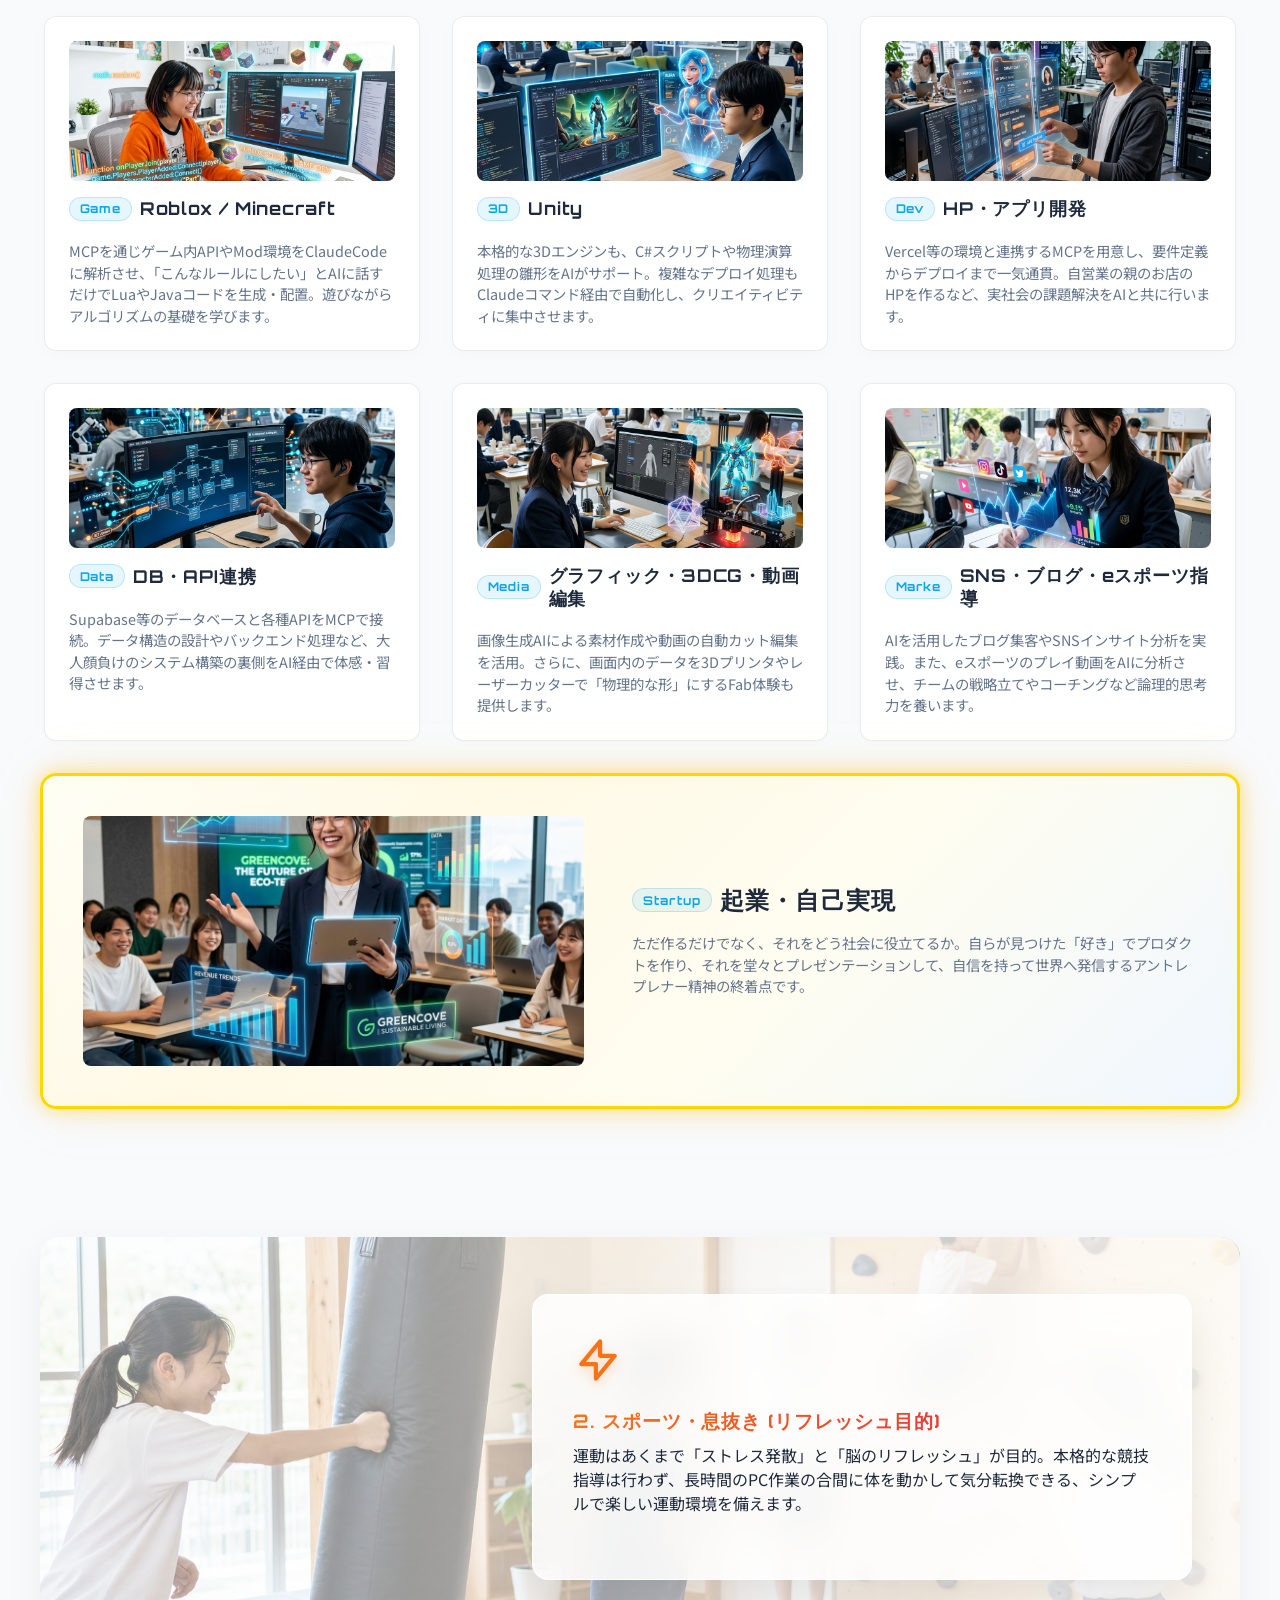
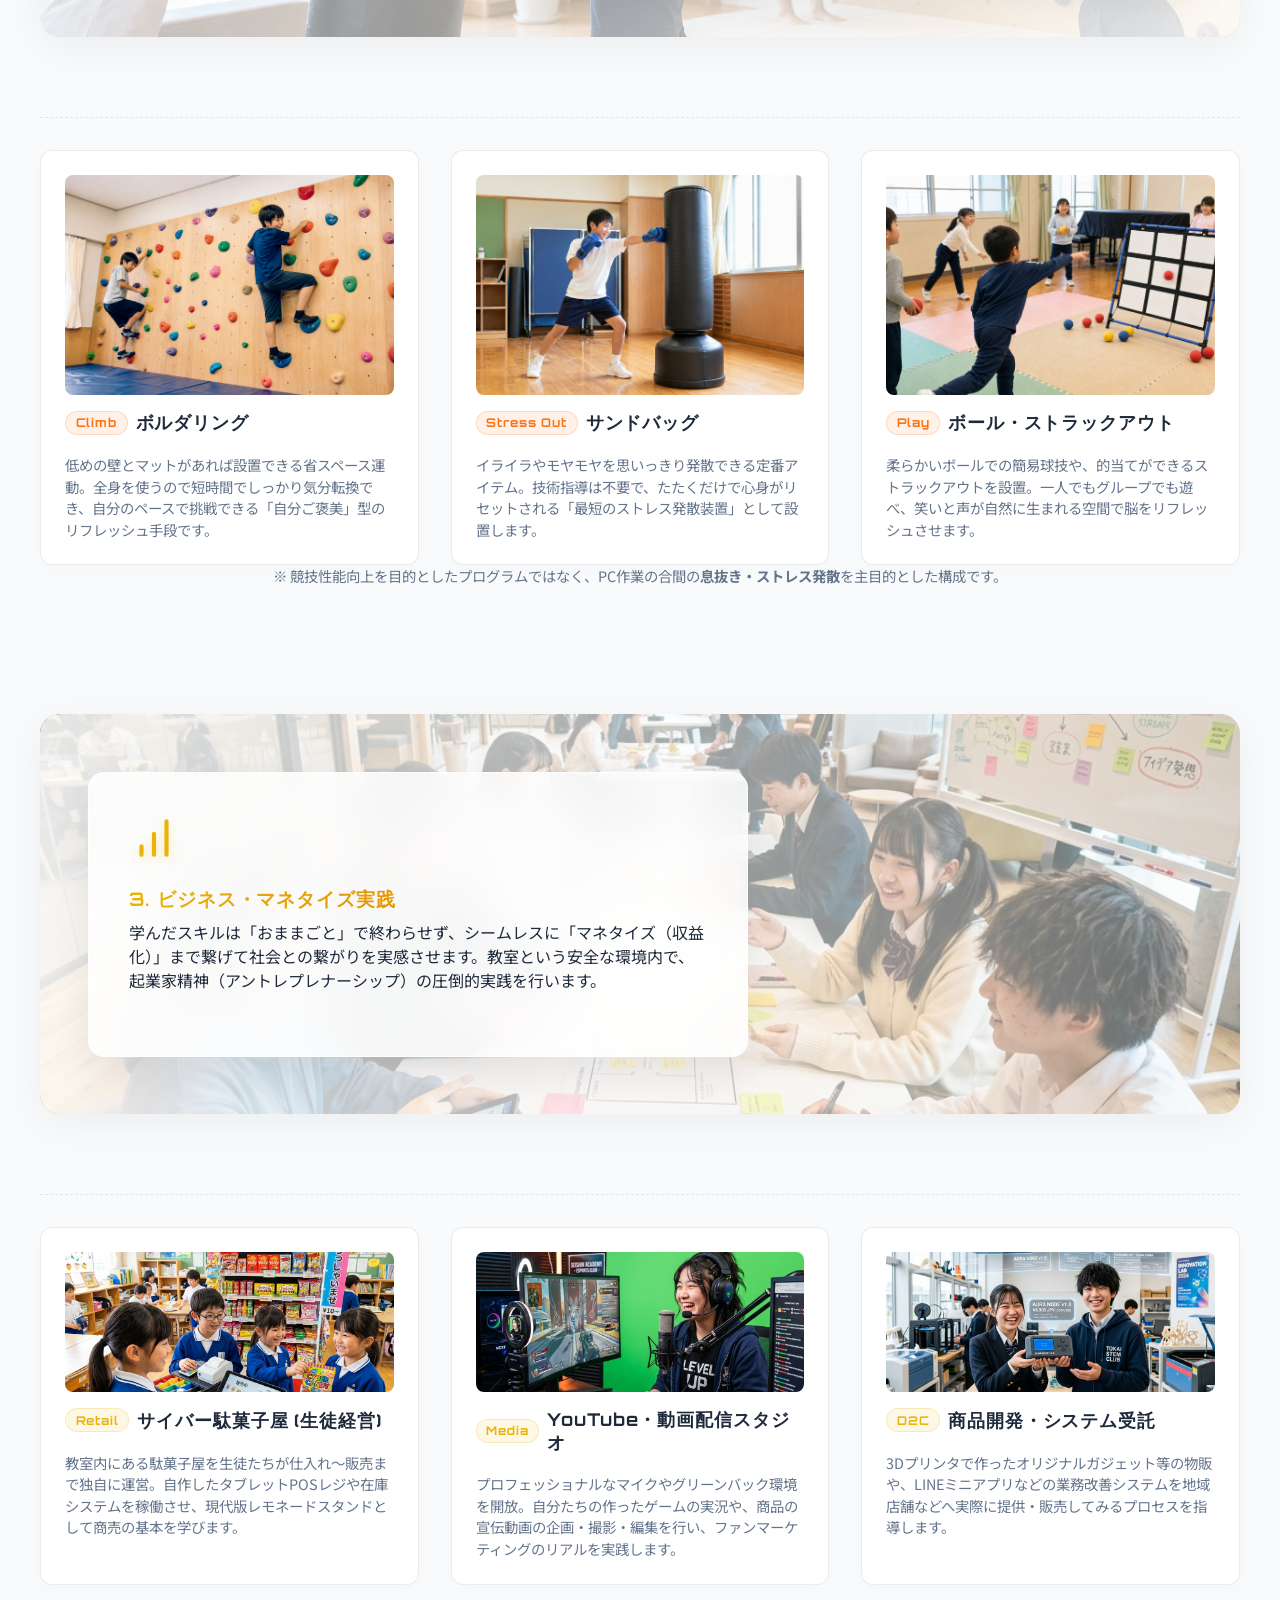
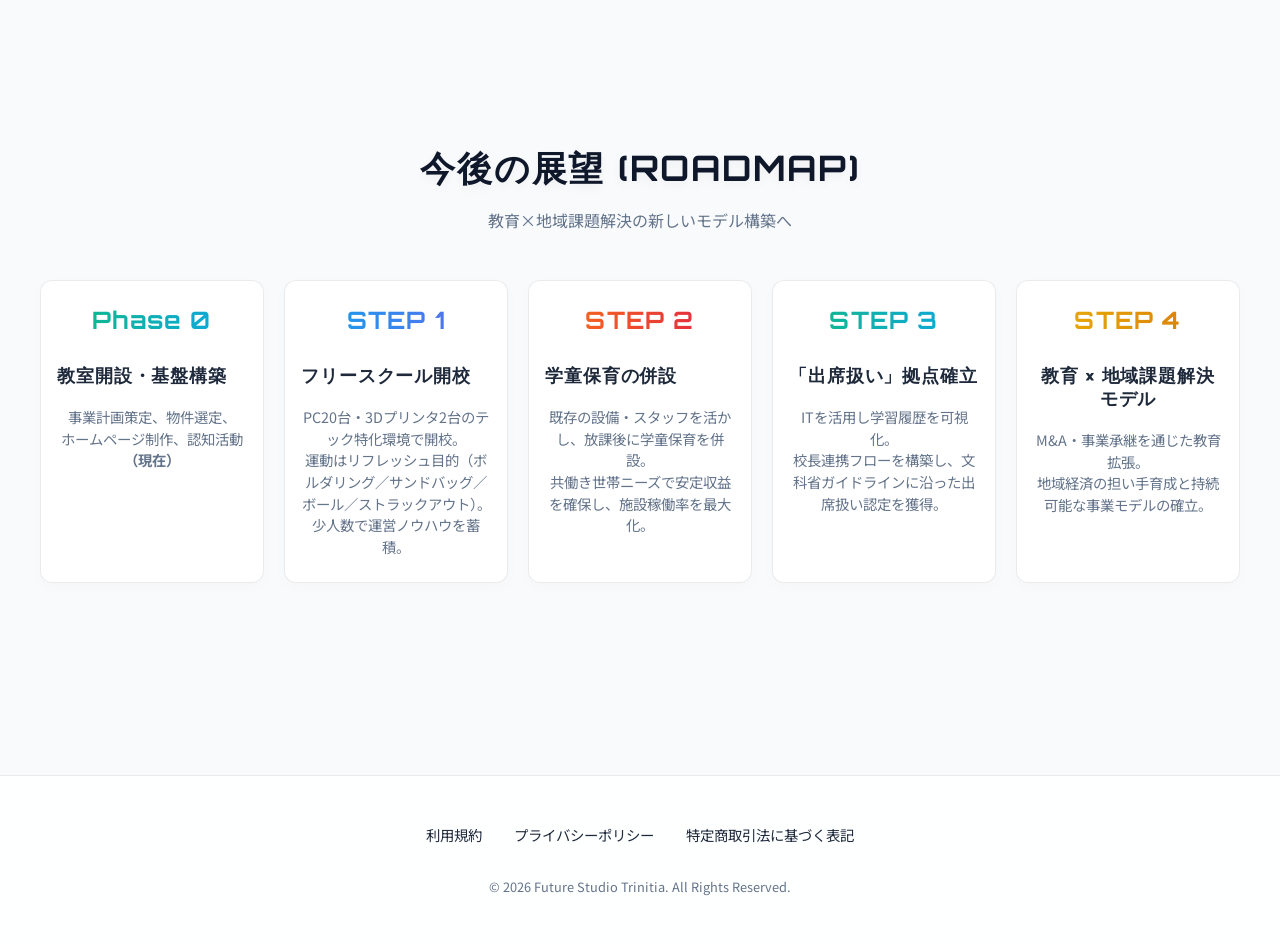
==== commit 5ccb9143: "コンテンツに合わせた画像差し替え＆ロードマップレイアウト修正 - 3 STEPモデルの3カードを内容に沿った新規画像（step1_freeschool / step2_gakudo / step3_a" ====
--- a/index.html
+++ b/index.html
@@ -96,7 +96,7 @@
           <!-- 段階モデル -->
           <div class="hybrid-values-grid mb-4">
             <div class="hybrid-value-card">
-              <div class="card-img-wrapper"><img src="images/hybrid_social.png" alt="STEP 1 フリースクール"></div>
+              <div class="card-img-wrapper"><img src="images/step1_freeschool.png" alt="STEP 1 フリースクール"></div>
               <div class="hybrid-value-icon">
                 <svg viewBox="0 0 24 24" fill="none"><path d="M20.84 4.61a5.5 5.5 0 00-7.78 0L12 5.67l-1.06-1.06a5.5 5.5 0 00-7.78 7.78l1.06 1.06L12 21.23l7.78-7.78 1.06-1.06a5.5 5.5 0 000-7.78z" stroke="currentColor" stroke-width="2" stroke-linecap="round" stroke-linejoin="round"/></svg>
               </div>
@@ -104,7 +104,7 @@
               <p>まずはフリースクールとして開校。テクノロジー方面に特化した環境（PC20台・3Dプリンタ2台）と、ストレス発散目的の運動スペースを備えた「居場所」を提供します。</p>
             </div>
             <div class="hybrid-value-card">
-              <div class="card-img-wrapper"><img src="images/hybrid_profit.png" alt="STEP 2 学童併設"></div>
+              <div class="card-img-wrapper"><img src="images/step2_gakudo.png" alt="STEP 2 学童併設"></div>
               <div class="hybrid-value-icon">
                 <svg viewBox="0 0 24 24" fill="none"><path d="M12 2L2 7l10 5 10-5-10-5zM2 17l10 5 10-5M2 12l10 5 10-5" stroke="currentColor" stroke-width="2" stroke-linecap="round" stroke-linejoin="round"/></svg>
               </div>
@@ -112,7 +112,7 @@
               <p>フリースクール運営で蓄積したノウハウと設備をそのまま活用し、放課後の学童保育を併設。共働き世帯のニーズに応え、収益基盤を強化します。</p>
             </div>
             <div class="hybrid-value-card">
-              <div class="card-img-wrapper"><img src="images/hybrid_scale.png" alt="STEP 3 出席扱い拠点"></div>
+              <div class="card-img-wrapper"><img src="images/step3_attendance.png" alt="STEP 3 出席扱い拠点"></div>
               <div class="hybrid-value-icon">
                 <svg viewBox="0 0 24 24" fill="none"><path d="M13 10V3L4 14h7v7l9-11h-7z" stroke="currentColor" stroke-width="2" stroke-linecap="round" stroke-linejoin="round"/></svg>
               </div>
@@ -127,6 +127,9 @@
               <span class="badge-freeschool">STEP 1</span>
               <h3 style="margin-top: 0.6rem; font-size: 1.3rem;">最小開設構成（先行投資の対象範囲）</h3>
               <p class="text-muted" style="font-size: 0.92rem;">まず先方に提示する「これだけあれば開けられる」スターター構成です</p>
+            </div>
+            <div style="margin: 0 auto 1.4rem; max-width: 760px; border-radius: 12px; overflow: hidden; box-shadow: 0 8px 24px rgba(0,0,0,0.08);">
+              <img src="images/step1_overview.png" alt="STEP1 最小開設構成の全景" style="width: 100%; height: auto; display: block;">
             </div>
             <div class="hybrid-diagram" style="flex-wrap: wrap; gap: 1rem;">
               <div class="diagram-stage">
@@ -498,28 +501,28 @@
             <p class="text-muted">教育×地域課題解決の新しいモデル構築へ</p>
           </div>
           
-          <div class="catalog-grid" style="gap: 1.5rem;">
-            <div class="catalog-item glass-card text-center" style="padding: 2rem;">
+          <div class="roadmap-grid">
+            <div class="catalog-item glass-card text-center">
               <h3 class="gradient-hybrid" style="font-size:1.5rem">Phase 0</h3>
               <h4 class="mb-2">教室開設・基盤構築</h4>
               <p class="text-muted" style="font-size:0.9rem">事業計画策定、物件選定、<br>ホームページ制作、認知活動<br><strong>（現在）</strong></p>
             </div>
-            <div class="catalog-item glass-card text-center" style="padding: 2rem;">
+            <div class="catalog-item glass-card text-center">
               <h3 class="gradient-tech" style="font-size:1.5rem">STEP 1</h3>
               <h4 class="mb-2">フリースクール開校</h4>
               <p class="text-muted" style="font-size:0.9rem">PC20台・3Dプリンタ2台のテック特化環境で開校。<br>運動はリフレッシュ目的（ボルダリング／サンドバッグ／ボール／ストラックアウト）。<br>少人数で運営ノウハウを蓄積。</p>
             </div>
-            <div class="catalog-item glass-card text-center" style="padding: 2rem;">
+            <div class="catalog-item glass-card text-center">
               <h3 class="gradient-sports" style="font-size:1.5rem">STEP 2</h3>
               <h4 class="mb-2">学童保育の併設</h4>
               <p class="text-muted" style="font-size:0.9rem">既存の設備・スタッフを活かし、放課後に学童保育を併設。<br>共働き世帯ニーズで安定収益を確保し、施設稼働率を最大化。</p>
             </div>
-            <div class="catalog-item glass-card text-center" style="padding: 2rem;">
+            <div class="catalog-item glass-card text-center">
               <h3 class="gradient-hybrid" style="font-size:1.5rem">STEP 3</h3>
               <h4 class="mb-2">「出席扱い」拠点確立</h4>
               <p class="text-muted" style="font-size:0.9rem">ITを活用し学習履歴を可視化。<br>校長連携フローを構築し、文科省ガイドラインに沿った出席扱い認定を獲得。</p>
             </div>
-            <div class="catalog-item glass-card text-center" style="padding: 2rem;">
+            <div class="catalog-item glass-card text-center">
               <h3 class="gradient-biz" style="font-size:1.5rem">STEP 4</h3>
               <h4 class="mb-2">教育 × 地域課題解決モデル</h4>
               <p class="text-muted" style="font-size:0.9rem">M&A・事業承継を通じた教育拡張。<br>地域経済の担い手育成と持続可能な事業モデルの確立。</p>
--- a/style.css
+++ b/style.css
@@ -439,6 +439,29 @@
   display: grid;
   grid-template-columns: repeat(auto-fit, minmax(280px, 1fr));
   gap: 2rem;
+}
+
+/* Roadmap: 5 step cards laid out evenly */
+.roadmap-grid {
+  display: grid;
+  grid-template-columns: repeat(5, 1fr);
+  gap: 1.25rem;
+  align-items: stretch;
+}
+.roadmap-grid > .catalog-item {
+  display: flex;
+  flex-direction: column;
+  justify-content: flex-start;
+  padding: 1.5rem 1rem;
+}
+@media (max-width: 1180px) {
+  .roadmap-grid { grid-template-columns: repeat(3, 1fr); }
+}
+@media (max-width: 720px) {
+  .roadmap-grid { grid-template-columns: repeat(2, 1fr); }
+}
+@media (max-width: 480px) {
+  .roadmap-grid { grid-template-columns: 1fr; }
 }
 
 .catalog-grid.justify-center {
